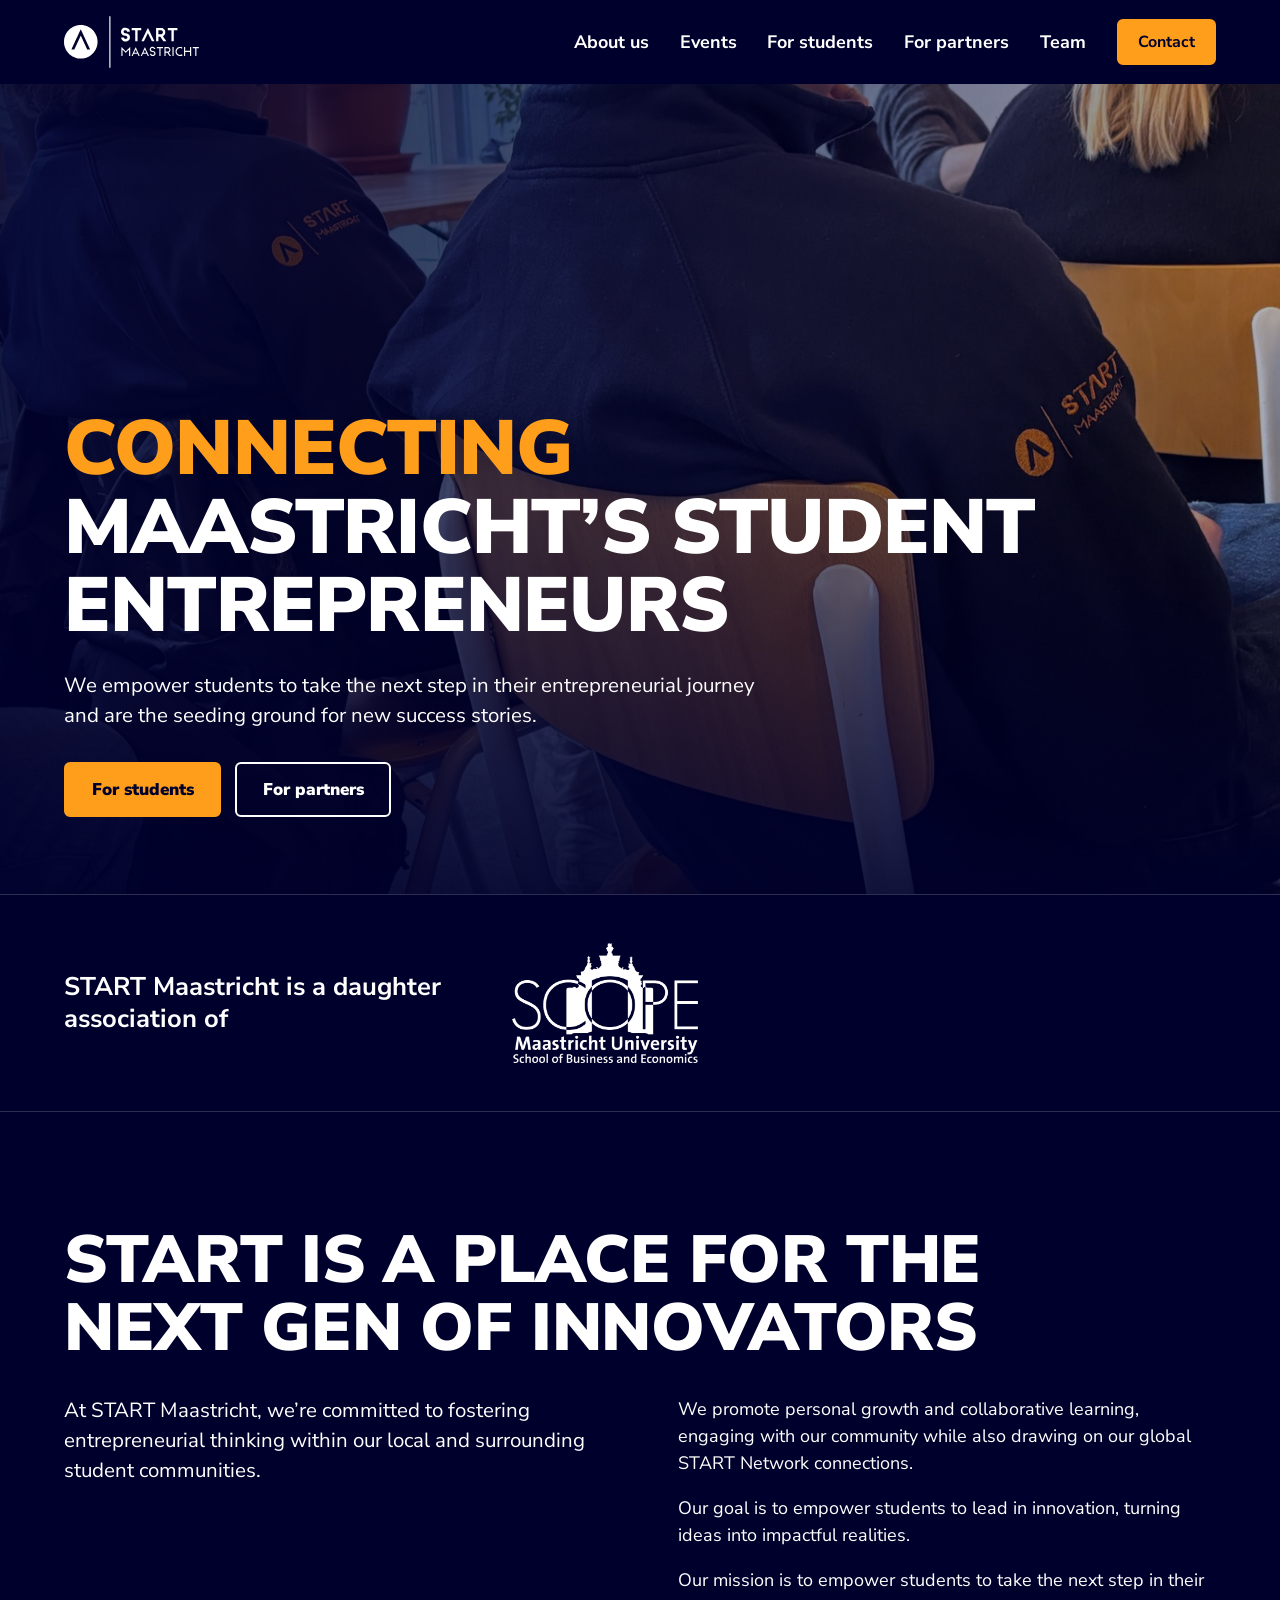
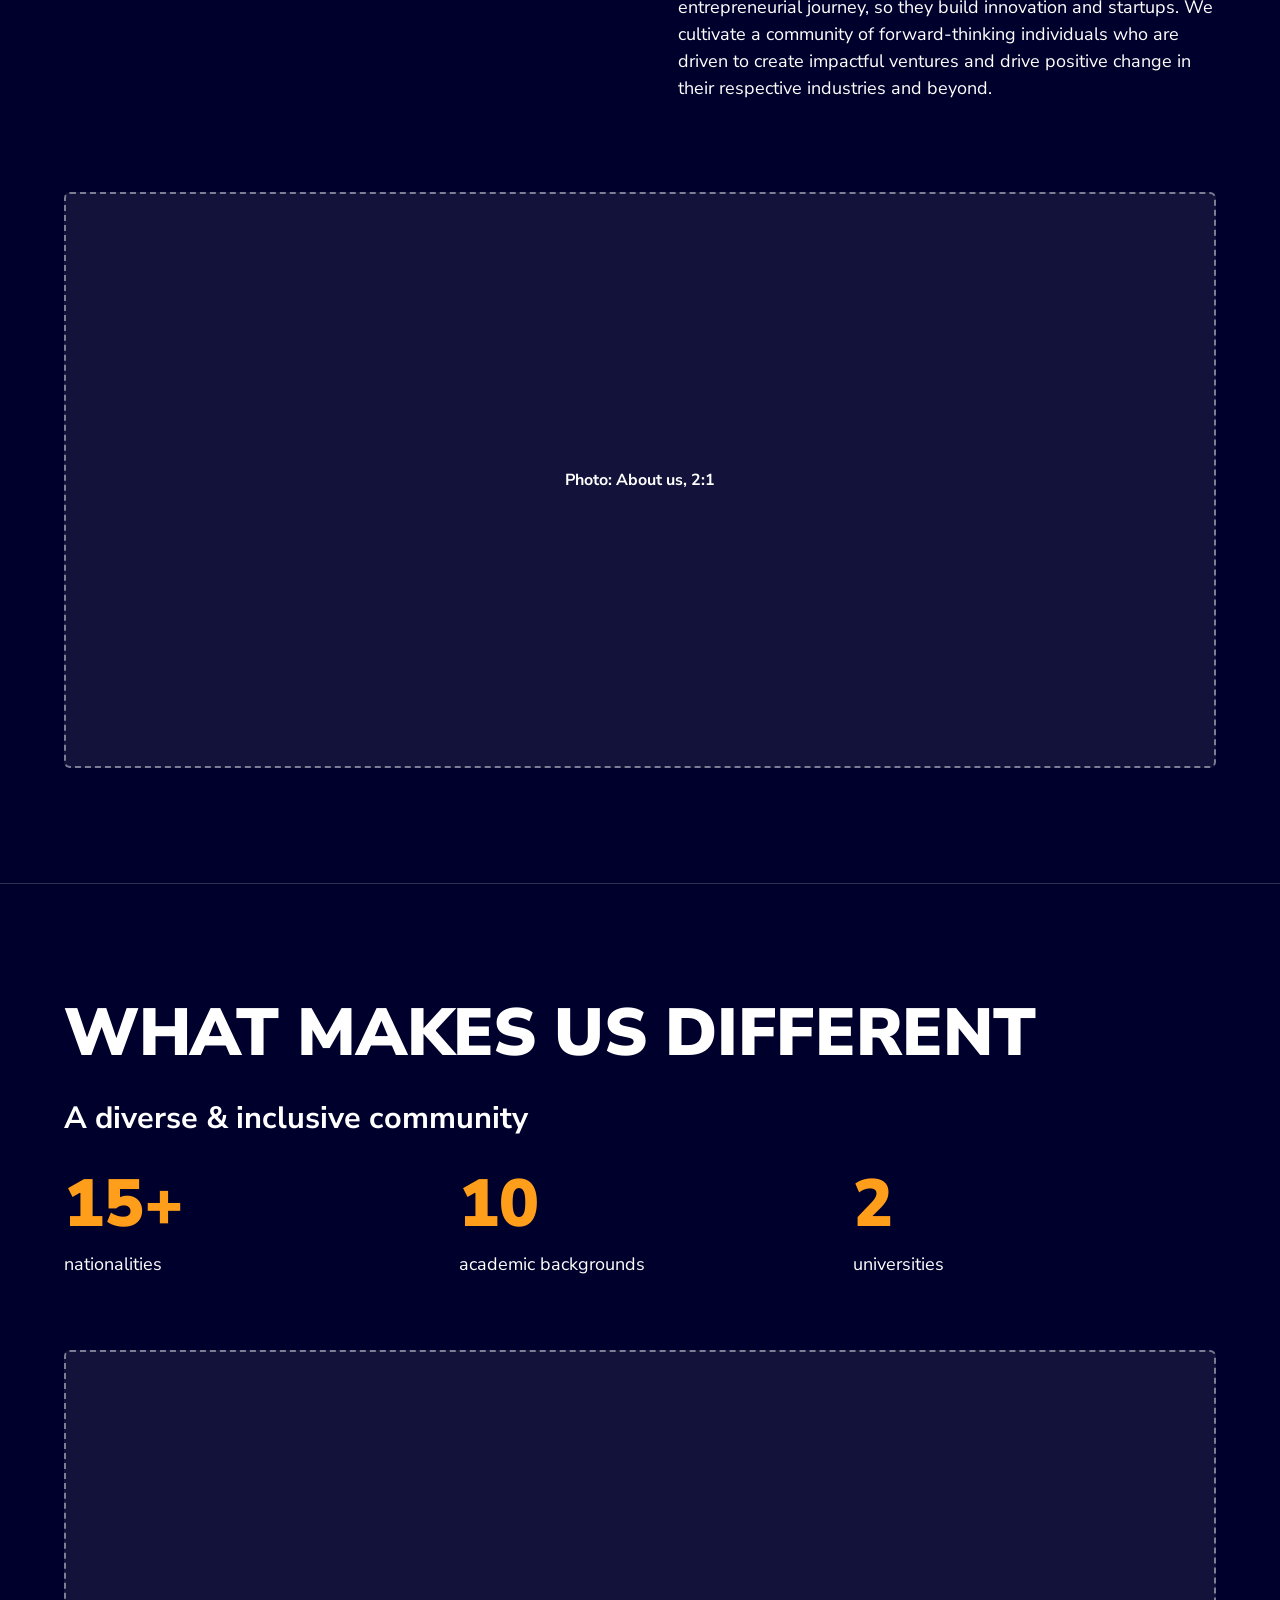
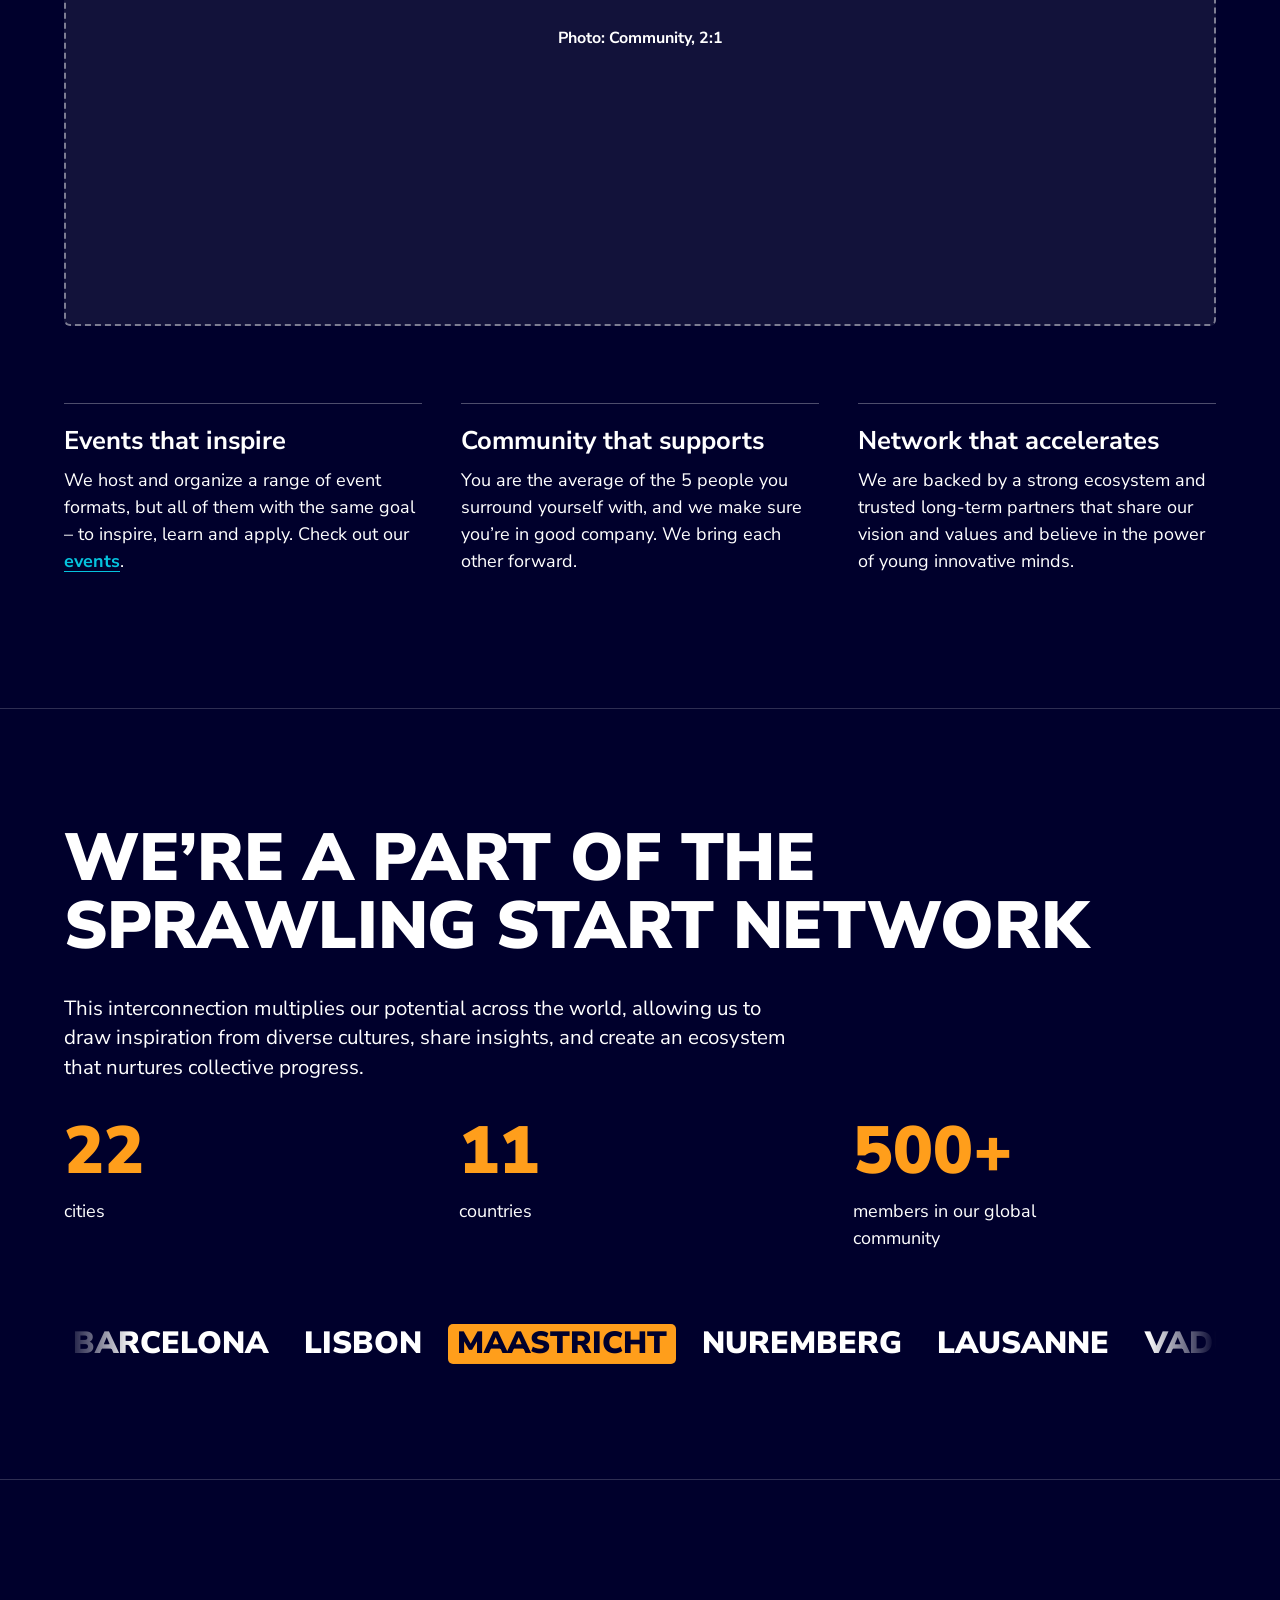
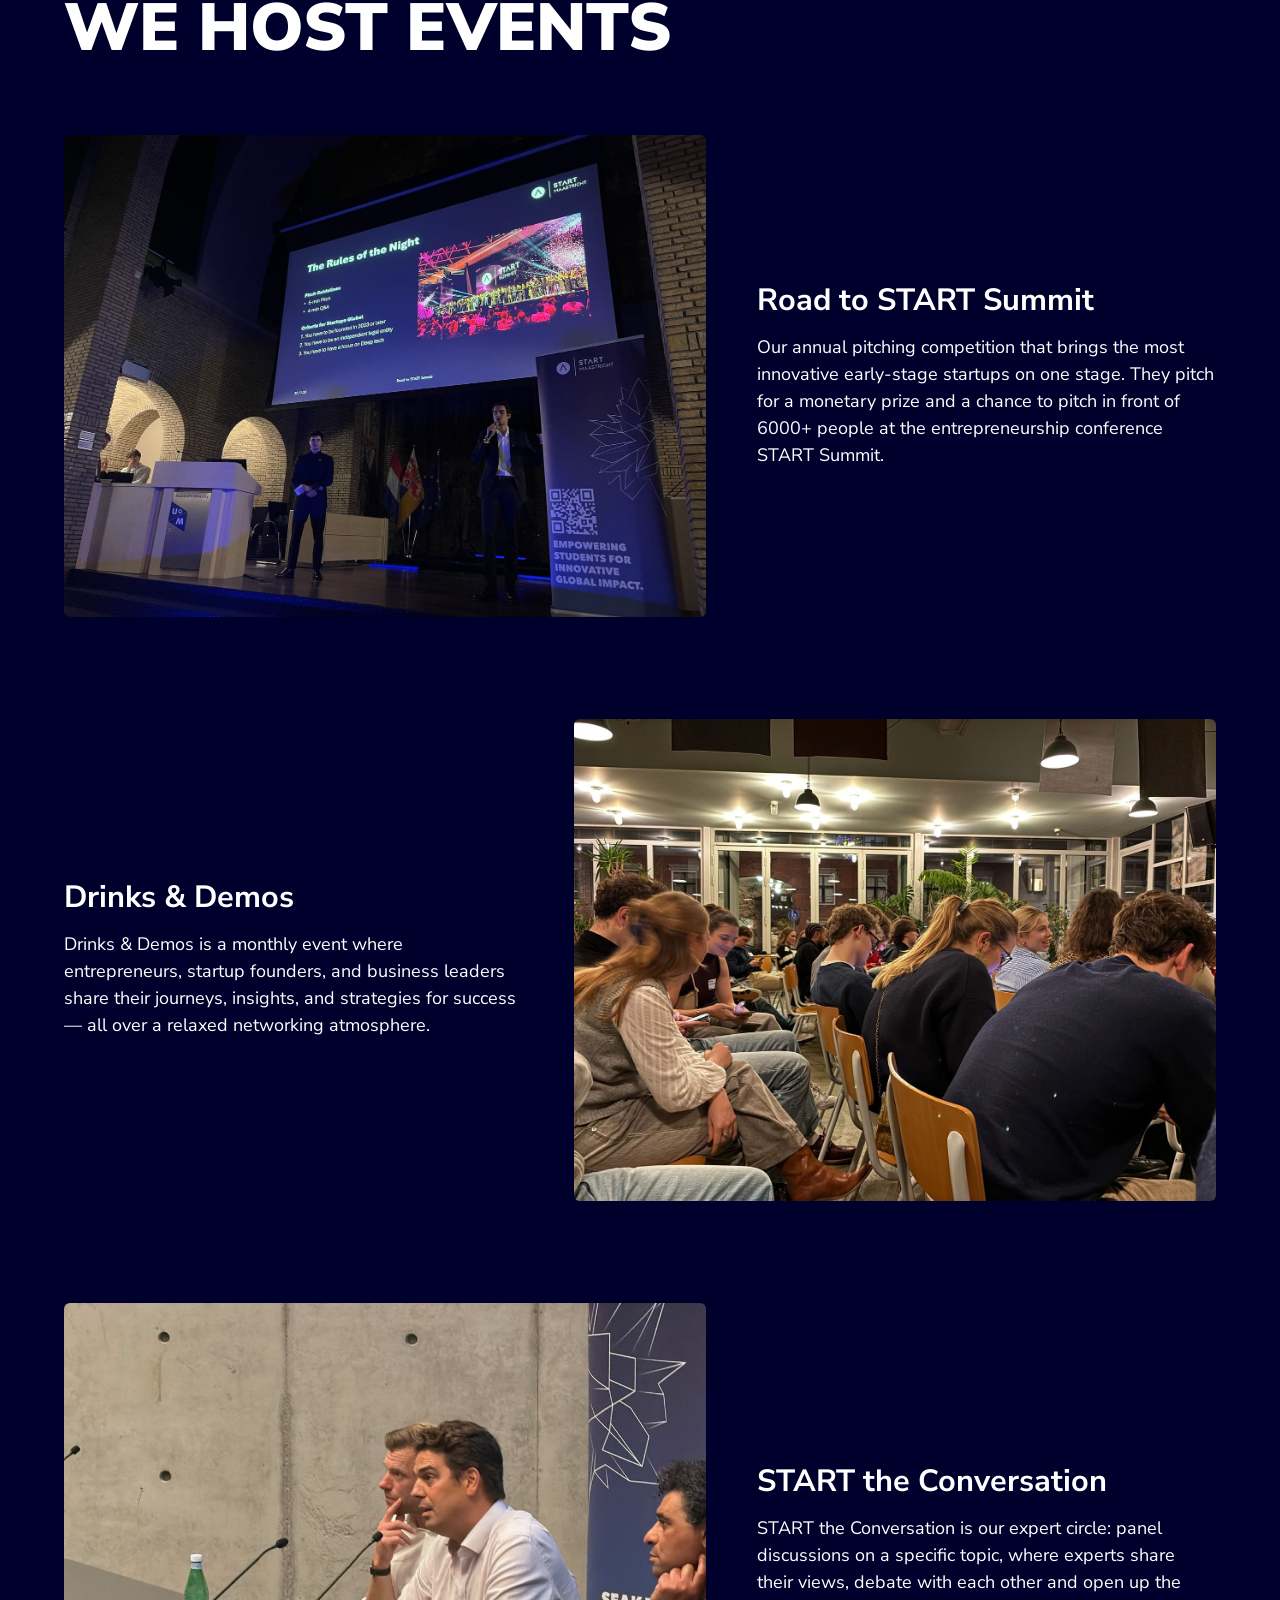
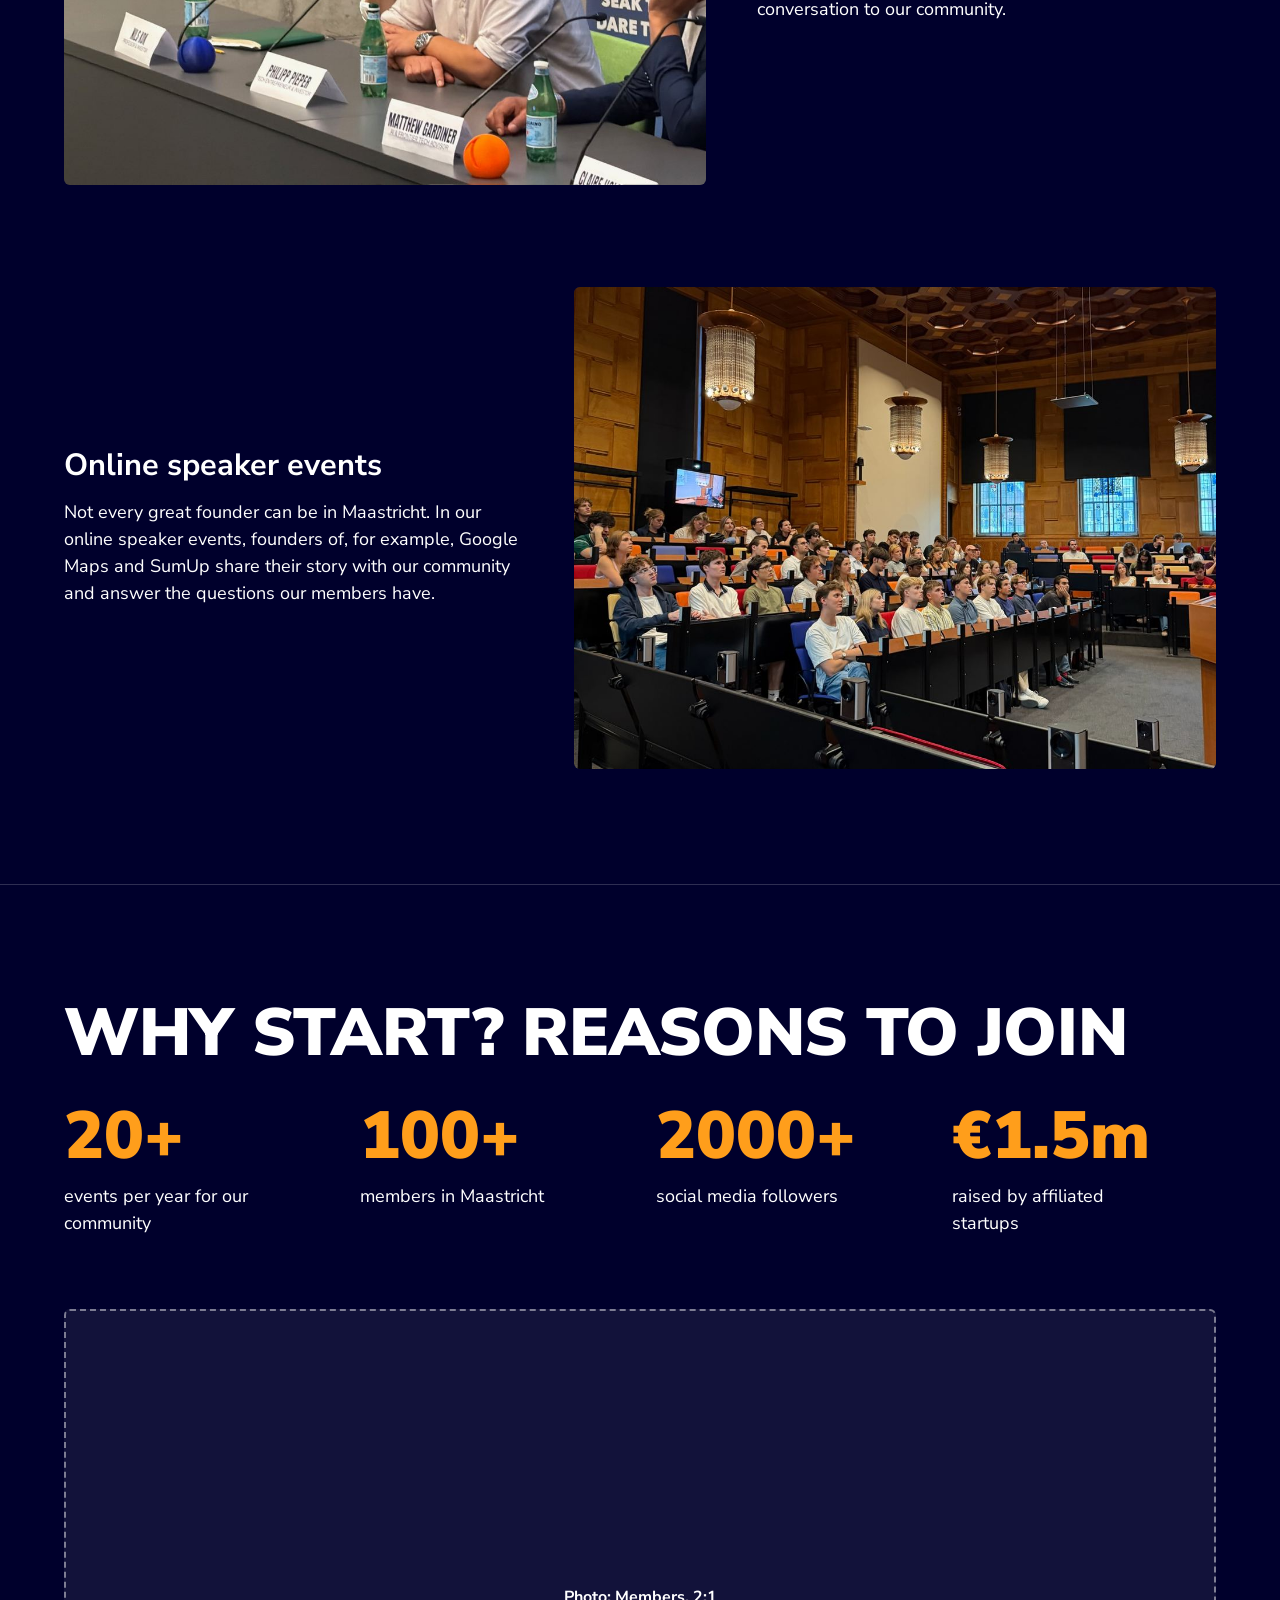
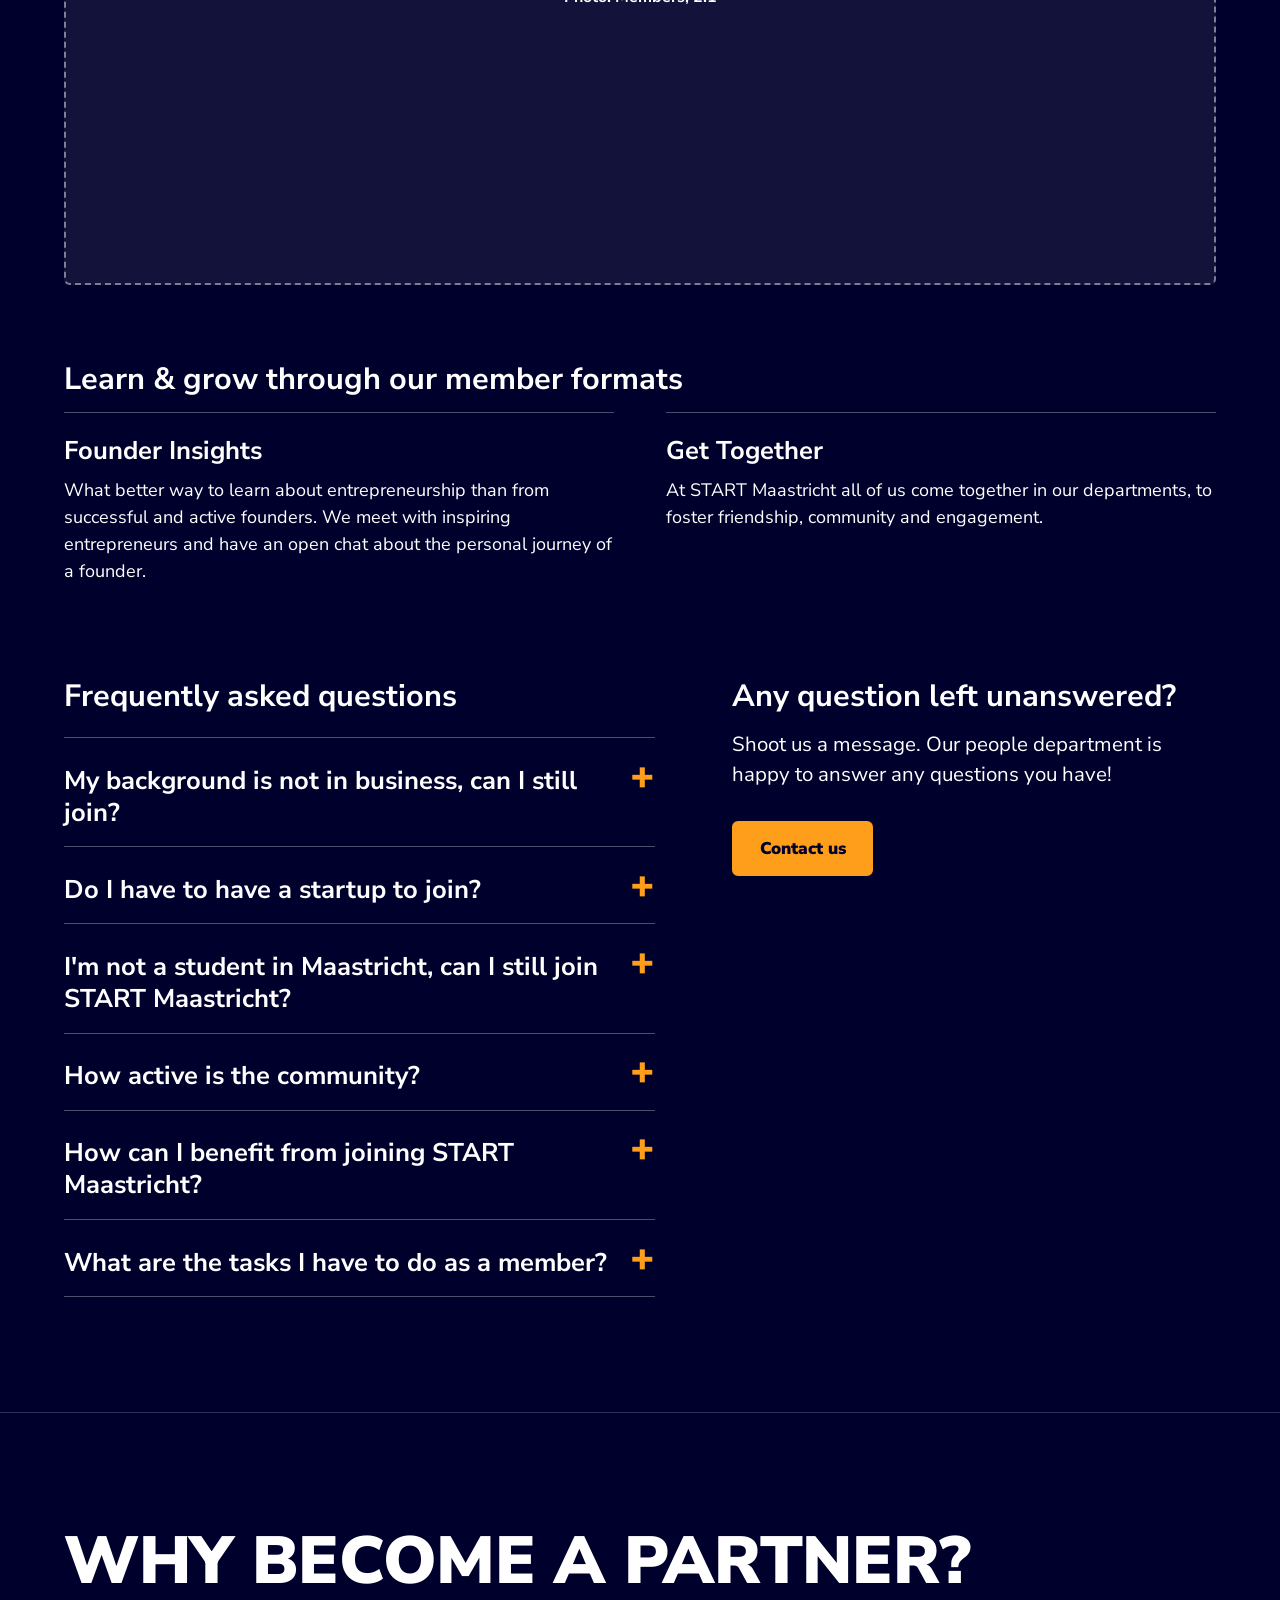
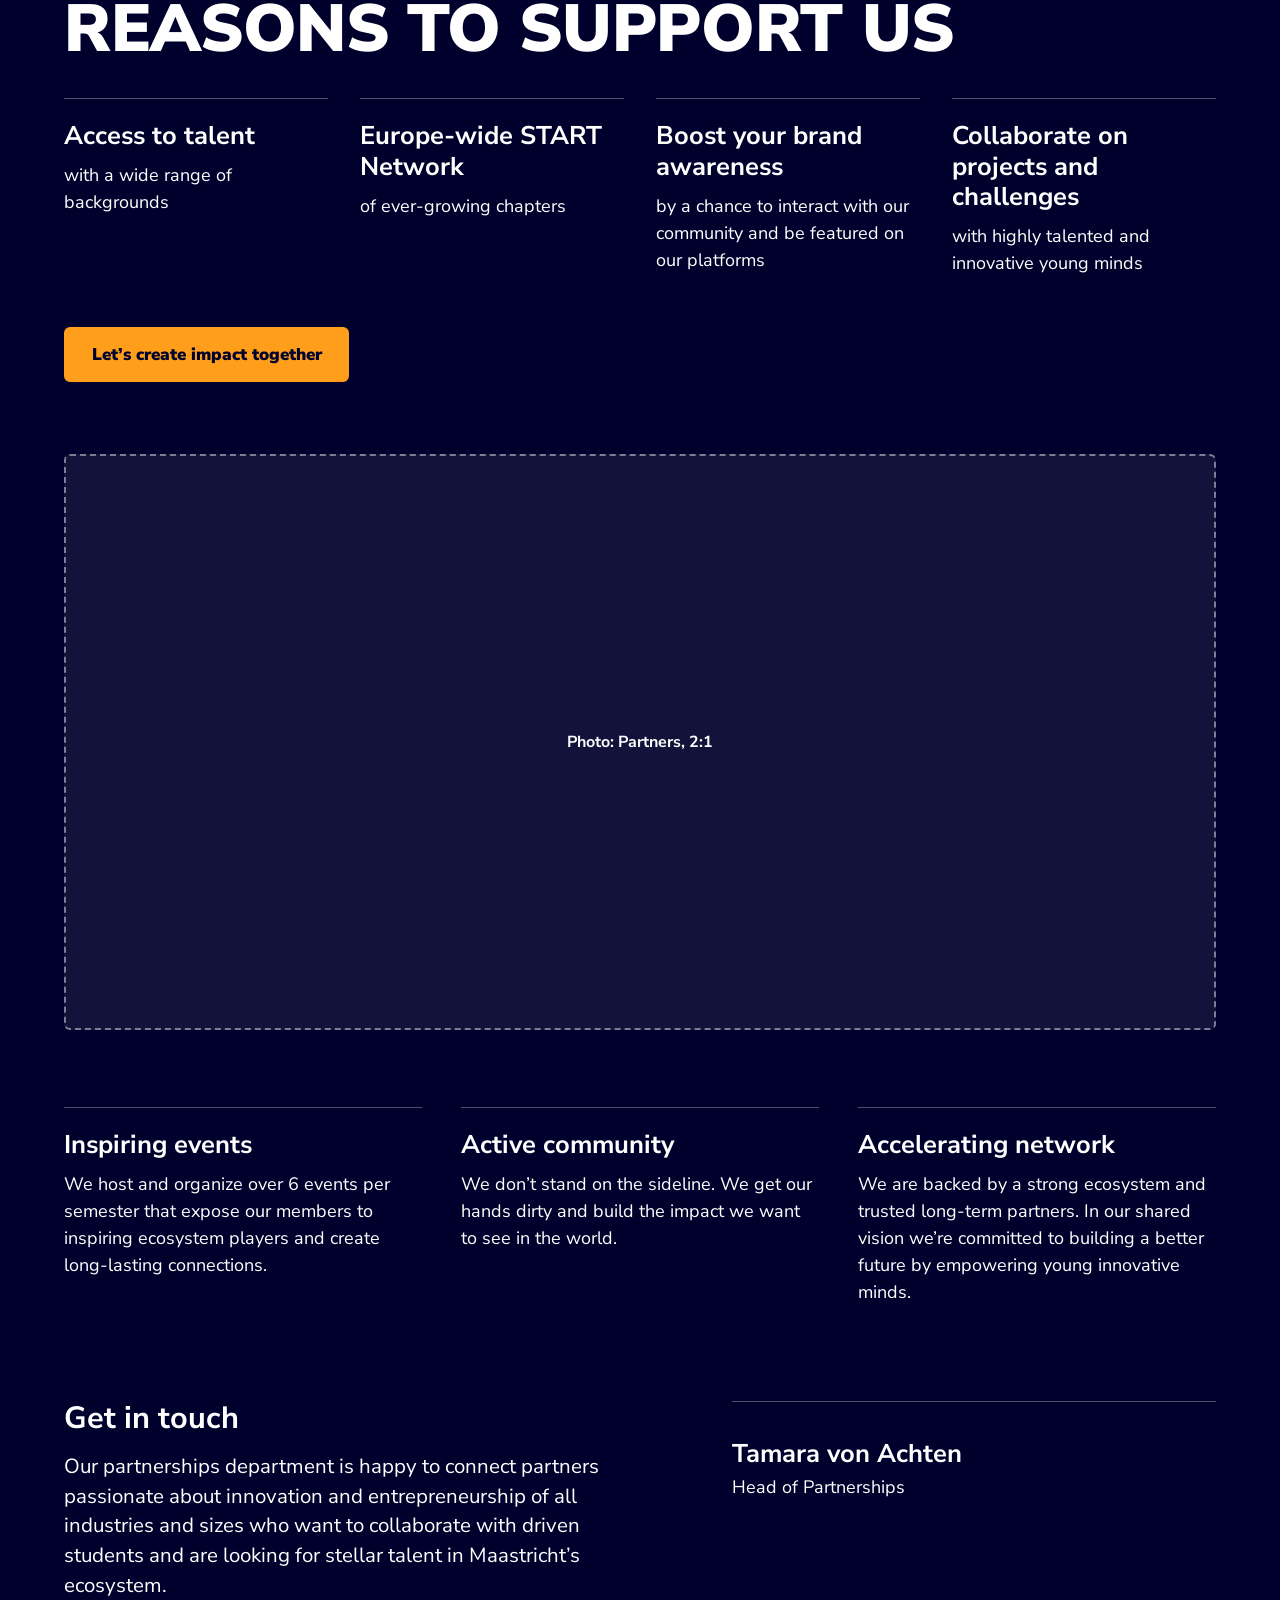
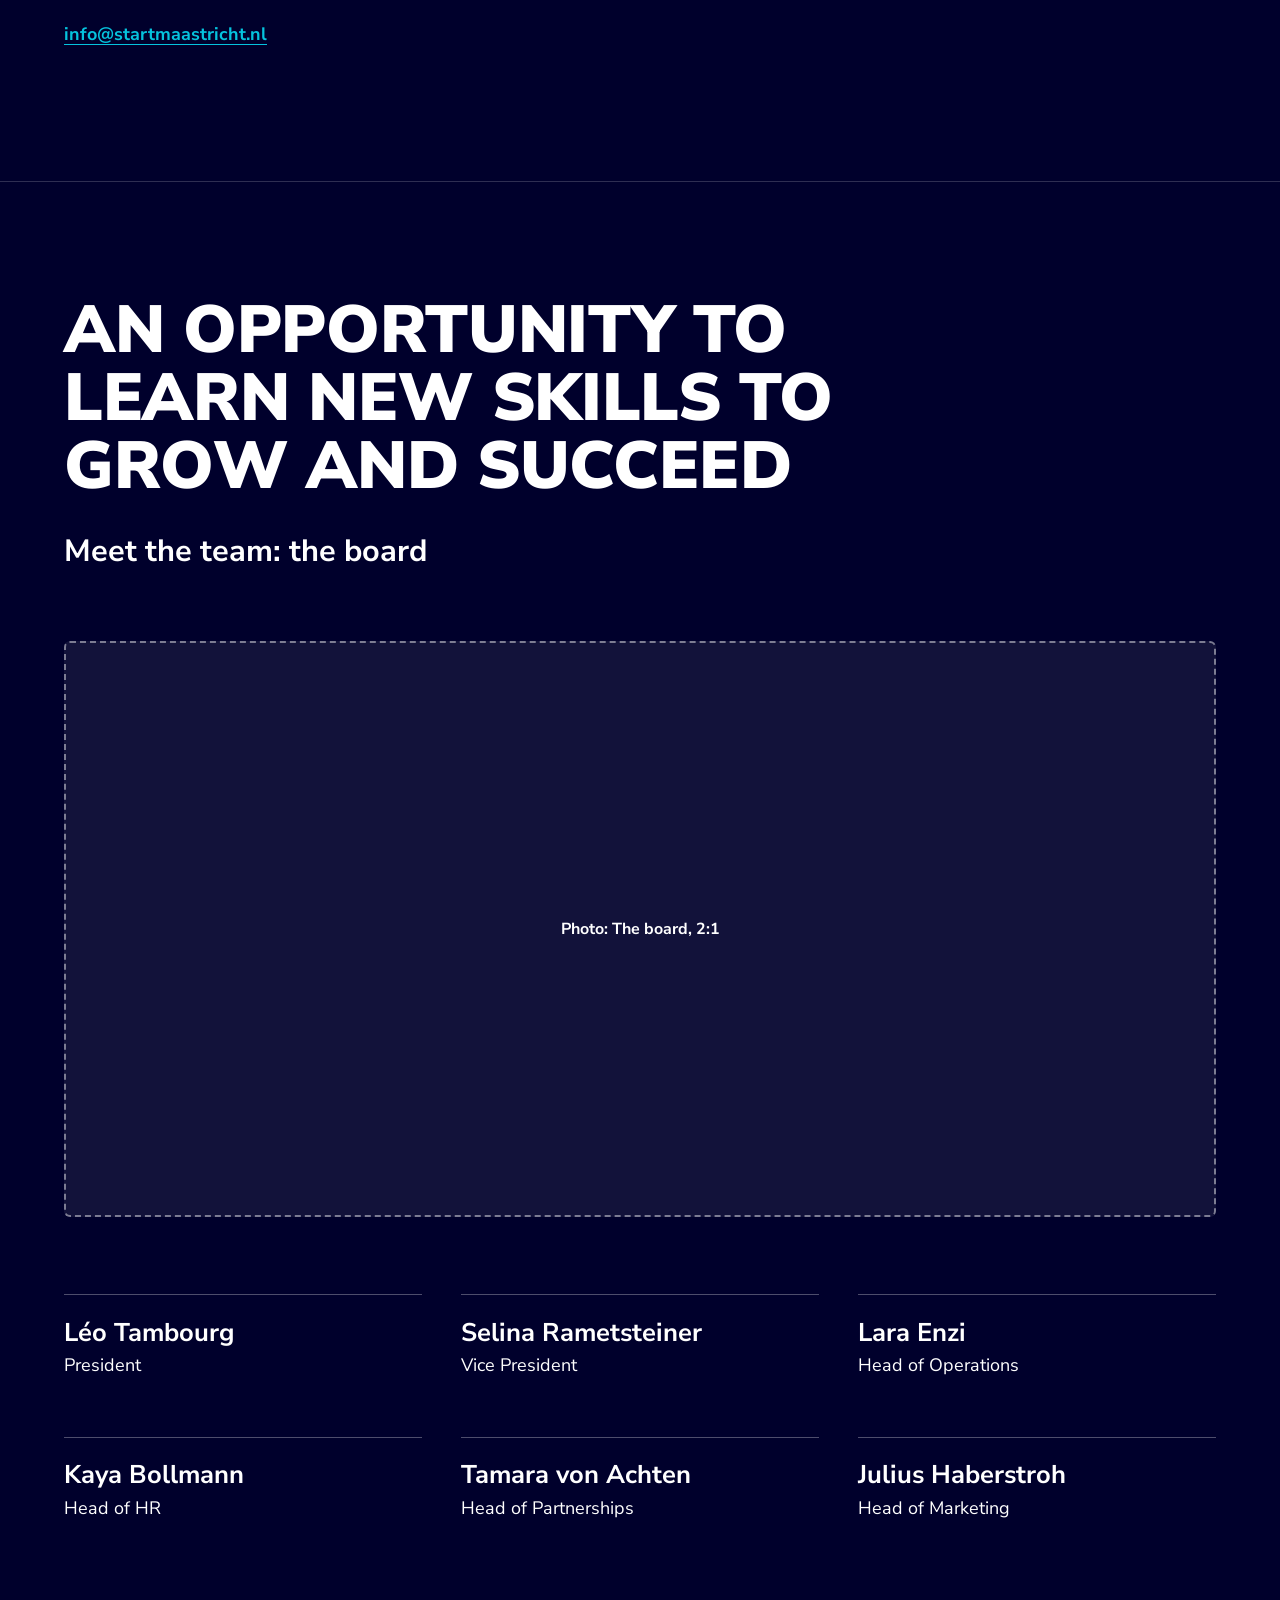
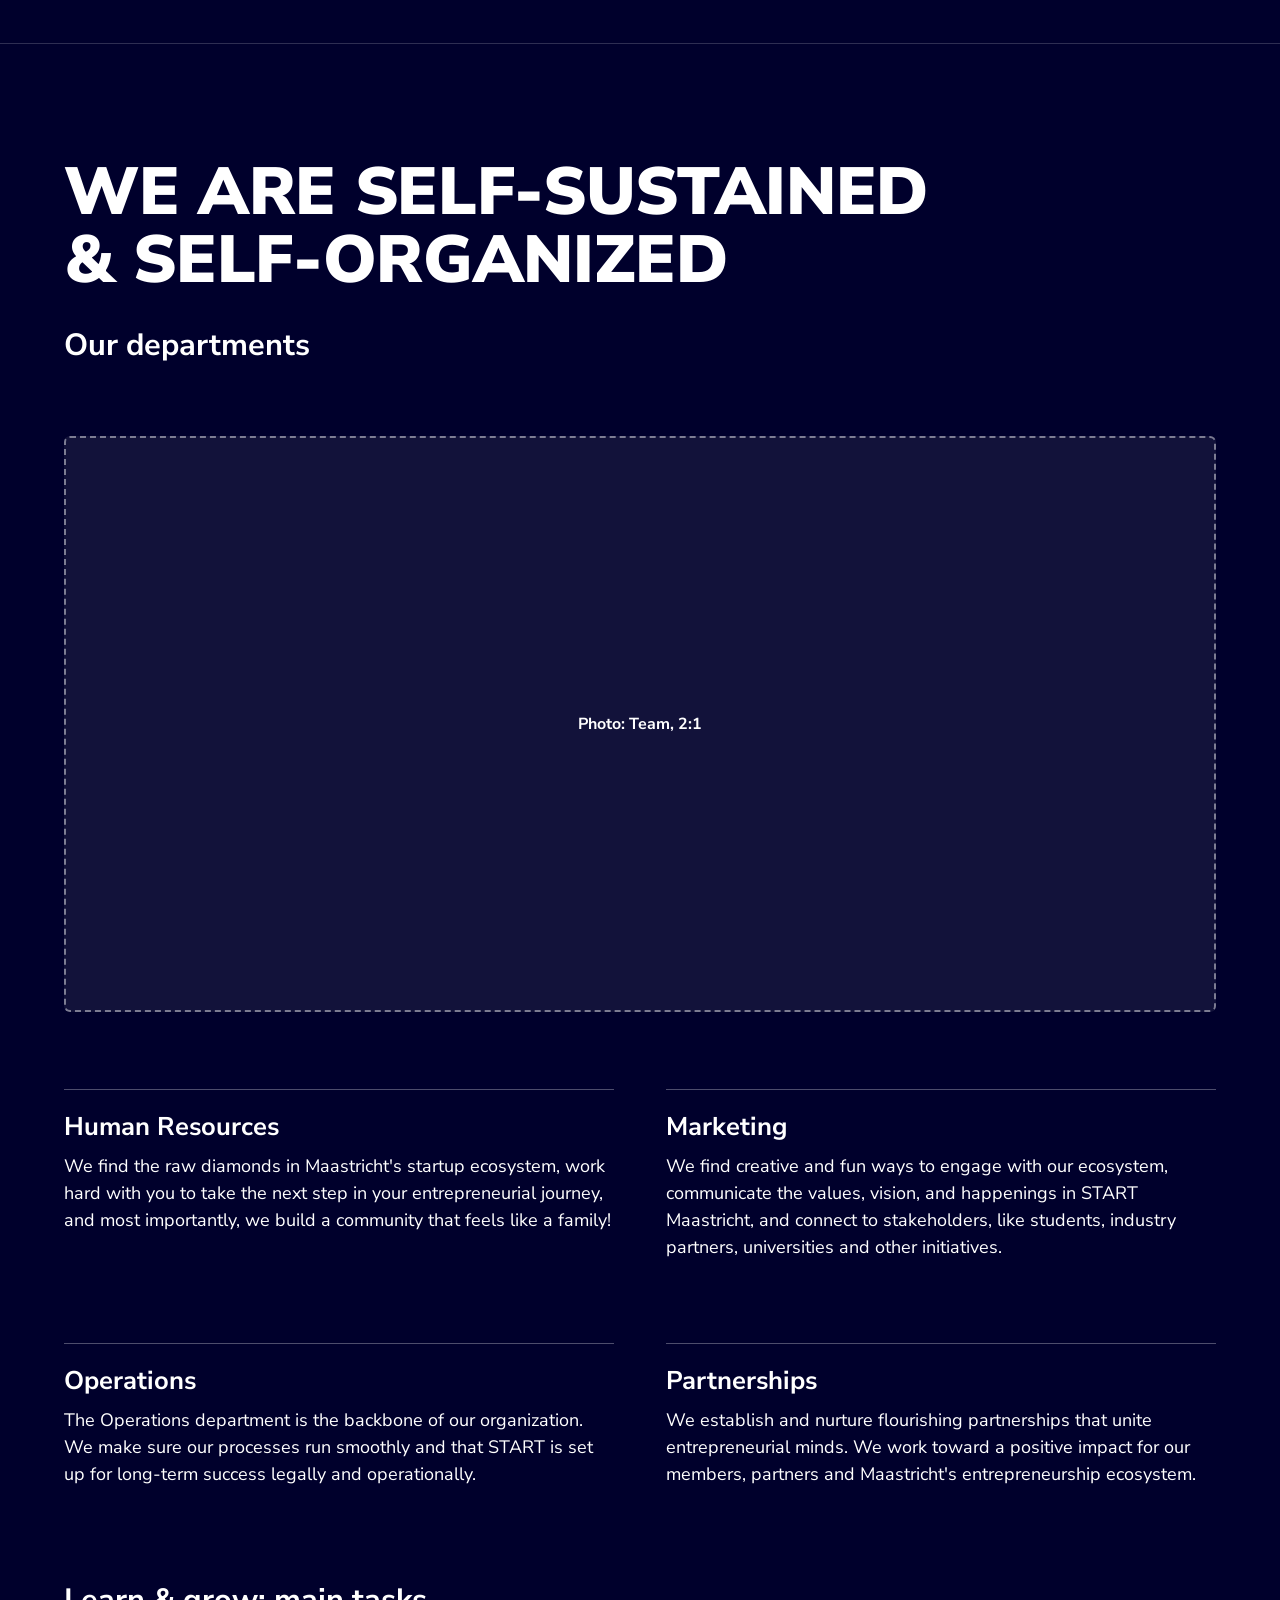
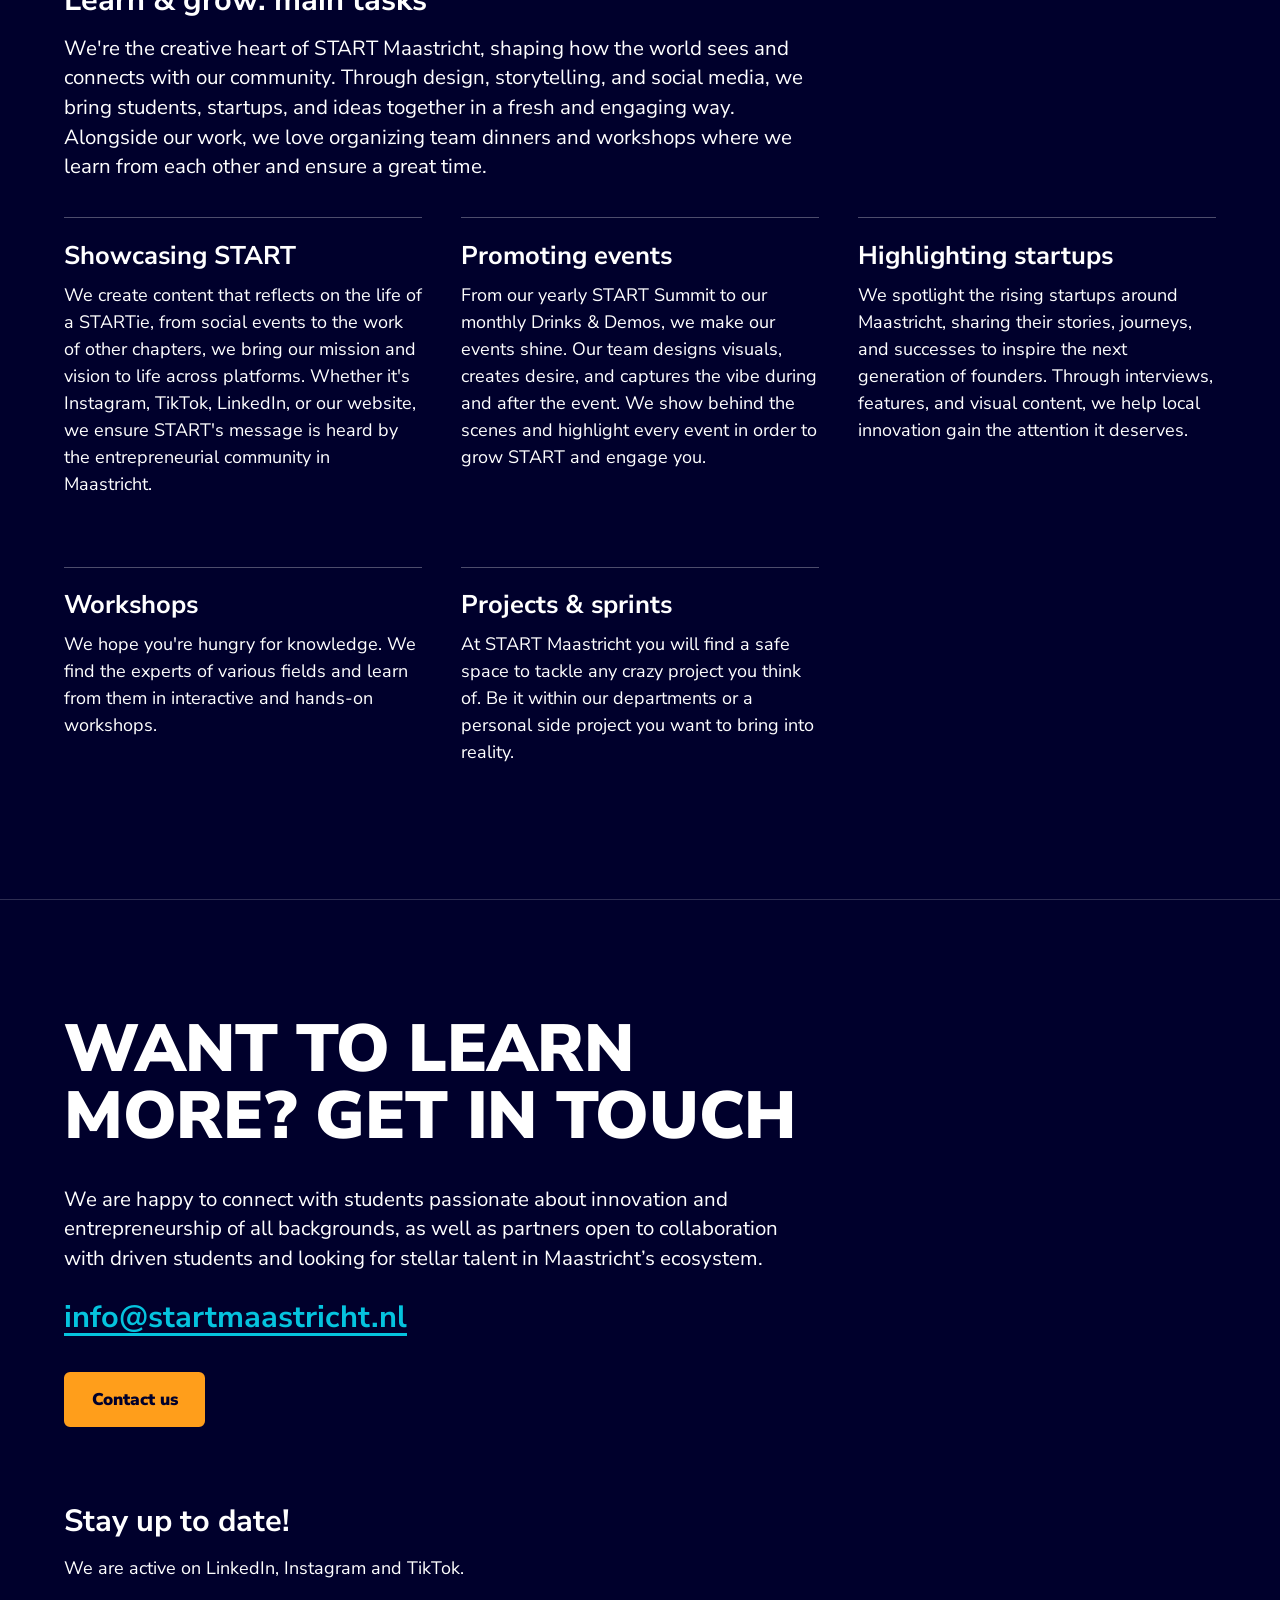
==== START Maastricht – One-Pager.html @ d4983c48 "initial" ====
<!DOCTYPE html>
<html lang="en">
<head>
<meta charset="utf-8">
<meta name="viewport" content="width=device-width, initial-scale=1, viewport-fit=cover">
<title>START Maastricht – Maastricht’s student entrepreneurs</title>
<meta name="description" content="START Maastricht is the student entrepreneurship community of Maastricht and part of the START Network. We empower students to take the next step in their entrepreneurial journey.">
<link rel="icon" type="image/svg+xml" href="photos/favicon.svg">
<script>if(!matchMedia('(prefers-reduced-motion: reduce)').matches)document.documentElement.classList.add('js');</script>
<link rel="stylesheet" href="style.css">
</head>
<body>
<div class="progress" aria-hidden="true"></div>
<a class="skip" href="#main">Skip to content</a>

<header class="top">
  <div class="bar">
    <a href="#top" aria-label="START Maastricht, back to top"><img class="logo" alt="START Maastricht" src="photos/start_maastricht.svg" width="135" height="52"></a>
    <button class="menu-btn" type="button" aria-expanded="false" aria-controls="nav">Menu</button>
    <nav id="nav" aria-label="Main">
      <ul>
        <li><a href="#about">About us</a></li>
        <li><a href="#events">Events</a></li>
        <li><a href="#students">For students</a></li>
        <li><a href="#partners">For partners</a></li>
        <li><a href="#team">Team</a></li>
        <li><a class="btn" href="mailto:info@startmaastricht.nl">Contact</a></li>
      </ul>
    </nav>
  </div>
</header>

<main id="main">

<!-- ================= HERO ================= -->
<section class="hero" id="top">
  <!-- PHOTO: hero (full-bleed background) -->
  <figure class="photo hero-bg" data-slot="hero" data-alt="Two START Maastricht members wearing START sweatshirts at an event"><img src="photos/hero.jpg" alt="Two START Maastricht members wearing START sweatshirts at an event" width="1920" height="1440"></figure>
  <div class="hero-inner">
    <h1 class="hero-title">
      <span class="sr-only">Connecting Maastricht’s student entrepreneurs</span>
      <span class="cycle" aria-hidden="true"><span class="cycle-track"><span>Connecting</span><span>Creating</span><span>Empowering</span><span>Inspiring</span><span>Uniting</span><span>Connecting</span></span></span>
      <span class="line" aria-hidden="true">Maastricht’s student</span>
      <span class="line" aria-hidden="true">entrepreneurs</span>
    </h1>
    <p class="lead">We empower students to take the next step in their entrepreneurial journey and are the seeding ground for new success stories.</p>
    <div class="actions">
      <a class="btn" href="#students">For students</a>
      <a class="btn ghost" href="#partners">For partners</a>
    </div>
  </div>
</section>

<section class="scope" aria-label="Parent association">
  <div class="wrap scope-inner">
    <p>START Maastricht is a daughter association of</p>
    <img class="scope-logo" src="photos/scope_maastricht_maastricht_u.png" alt="SCOPE Maastricht, Maastricht University School of Business and Economics" width="186" height="120">
  </div>
</section>

<!-- ================= ABOUT ================= -->
<section id="about">
  <div class="wrap">
    <h2 class="h">START is a place for the next gen of innovators</h2>
    <div class="split even">
      <p class="lead">At START Maastricht, we’re committed to fostering entrepreneurial thinking within our local and surrounding student communities.</p>
      <div>
        <p>We promote personal growth and collaborative learning, engaging with our community while also drawing on our global START Network connections.</p>
        <p>Our goal is to empower students to lead in innovation, turning ideas into impactful realities.</p>
        <p>Our mission is to empower students to take the next step in their entrepreneurial journey, so they build innovation and startups. We cultivate a community of forward-thinking individuals who are driven to create impactful ventures and drive positive change in their respective industries and beyond.</p>
      </div>
    </div>
    <!-- PHOTO: about (big) -->
    <figure class="photo big" data-slot="about" data-alt="About us"><span>Photo: About us, 2:1</span></figure>
  </div>
</section>

<!-- ================= COMMUNITY ================= -->
<section id="community">
  <div class="wrap">
    <h2 class="h">What makes us different</h2>
    <h3 class="sub">A diverse &amp; inclusive community</h3>
    <dl class="stats">
      <div class="stat"><dt data-count="15" data-suffix="+">15+</dt><dd>nationalities</dd></div>
      <div class="stat"><dt data-count="10">10</dt><dd>academic backgrounds</dd></div>
      <div class="stat"><dt data-count="2">2</dt><dd>universities</dd></div>
    </dl>

    <!-- PHOTO: community (big) -->
    <figure class="photo big" data-slot="community" data-alt="Community"><span>Photo: Community, 2:1</span></figure>

    <div class="cols-3 block">
      <article class="rule-top">
        <h3 class="title">Events that inspire</h3>
        <p>We host and organize a range of event formats, but all of them with the same goal – to inspire, learn and apply. Check out our <a class="link" href="#events">events</a>.</p>
      </article>
      <article class="rule-top">
        <h3 class="title">Community that supports</h3>
        <p>You are the average of the 5 people you surround yourself with, and we make sure you’re in good company. We bring each other forward.</p>
      </article>
      <article class="rule-top">
        <h3 class="title">Network that accelerates</h3>
        <p>We are backed by a strong ecosystem and trusted long-term partners that share our vision and values and believe in the power of young innovative minds.</p>
      </article>
    </div>
  </div>
</section>

<!-- ================= NETWORK ================= -->
<section id="network">
  <div class="wrap">
    <h2 class="h">We’re a part of the sprawling START Network</h2>
    <p class="lead">This interconnection multiplies our potential across the world, allowing us to draw inspiration from diverse cultures, share insights, and create an ecosystem that nurtures collective progress.</p>
    <dl class="stats">
      <div class="stat"><dt data-count="22">22</dt><dd>cities</dd></div>
      <div class="stat"><dt data-count="11">11</dt><dd>countries</dd></div>
      <div class="stat"><dt data-count="500" data-suffix="+">500+</dt><dd>members in our global community</dd></div>
    </dl>
  </div>
  <div class="marquee" role="group" aria-label="START Network cities">
    <div class="marquee-track">
      <ul class="cities">
        <li>Barcelona</li><li>Lisbon</li><li class="here">Maastricht</li><li>Nuremberg</li><li>Lausanne</li><li>Vaduz</li><li>Helsinki</li><li>Berlin</li><li>St. Gallen</li><li>Stuttgart</li><li>Hamburg</li><li>Paris</li><li>Bogotá</li><li>Quito</li><li>Lima</li><li>Munich</li>
      </ul>
      <ul class="cities" aria-hidden="true">
        <li>Barcelona</li><li>Lisbon</li><li class="here">Maastricht</li><li>Nuremberg</li><li>Lausanne</li><li>Vaduz</li><li>Helsinki</li><li>Berlin</li><li>St. Gallen</li><li>Stuttgart</li><li>Hamburg</li><li>Paris</li><li>Bogotá</li><li>Quito</li><li>Lima</li><li>Munich</li>
      </ul>
    </div>
  </div>
</section>

<!-- ================= EVENTS ================= -->
<section id="events">
  <div class="wrap">
    <h2 class="h">We host events</h2>
    <div class="events" id="events-liste">
      <article class="event">
        <figure class="photo" data-slot="rtss" data-alt="Road to START Summit"><img src="photos/rtss.jpg" alt="Two hosts on stage at Road to START Summit in a Maastricht University hall" width="1500" height="1125" loading="lazy" style="object-position:50% 50%"></figure>
        <div class="event-text">
          <h3 class="sub">Road to START Summit</h3>
          <p>Our annual pitching competition that brings the most innovative early-stage startups on one stage. They pitch for a monetary prize and a chance to pitch in front of 6000+ people at the entrepreneurship conference START Summit.</p>
        </div>
      </article>
      <article class="event">
        <figure class="photo" data-slot="dd" data-alt="Drinks &amp; Demos"><img src="photos/dd.jpg" alt="Community gathered for a Drinks &amp; Demos evening" width="1500" height="1125" loading="lazy" style="object-position:50% 55%"></figure>
        <div class="event-text">
          <h3 class="sub">Drinks &amp; Demos</h3>
          <p>Drinks &amp; Demos is a monthly event where entrepreneurs, startup founders, and business leaders share their journeys, insights, and strategies for success — all over a relaxed networking atmosphere.</p>
        </div>
      </article>
      <article class="event">
        <figure class="photo" data-slot="stc" data-alt="START the Conversation"><img src="photos/stc.jpg" alt="Panel of speakers at START the Conversation" width="1500" height="843" loading="lazy" style="object-position:70% 50%"></figure>
        <div class="event-text">
          <h3 class="sub">START the Conversation</h3>
          <p>START the Conversation is our expert circle: panel discussions on a specific topic, where experts share their views, debate with each other and open up the conversation to our community.</p>
        </div>
      </article>
      <article class="event">
        <figure class="photo" data-slot="online" data-alt="Online speaker events"><img src="photos/online.jpg" alt="Students watching an online speaker event in a lecture hall" width="1100" height="1466" loading="lazy" style="object-position:50% 56%"></figure>
        <div class="event-text">
          <h3 class="sub">Online speaker events</h3>
          <p>Not every great founder can be in Maastricht. In our online speaker events, founders of, for example, Google Maps and SumUp share their story with our community and answer the questions our members have.</p>
        </div>
      </article>
    </div>
  </div>
</section>

<!-- ================= FOR STUDENTS ================= -->
<section id="students">
  <div class="wrap">
    <h2 class="h">Why START? Reasons to join</h2>
    <dl class="stats">
      <div class="stat"><dt data-count="20" data-suffix="+">20+</dt><dd>events per year for our community</dd></div>
      <div class="stat"><dt data-count="100" data-suffix="+">100+</dt><dd>members in Maastricht</dd></div>
      <div class="stat"><dt data-count="2000" data-suffix="+">2000+</dt><dd>social media followers</dd></div>
      <div class="stat"><dt data-count="1.5" data-decimals="1" data-prefix="€" data-suffix="m">€1.5m</dt><dd>raised by affiliated startups</dd></div>
    </dl>

    <!-- PHOTO: students (big) -->
    <figure class="photo big" data-slot="students" data-alt="Members"><span>Photo: Members, 2:1</span></figure>

    <div class="block">
      <h3 class="sub">Learn &amp; grow through our member formats</h3>
      <div class="cols-2">
        <article class="rule-top">
          <h4 class="title">Founder Insights</h4>
          <p>What better way to learn about entrepreneurship than from successful and active founders. We meet with inspiring entrepreneurs and have an open chat about the personal journey of a founder.</p>
        </article>
        <article class="rule-top">
          <h4 class="title">Get Together</h4>
          <p>At START Maastricht all of us come together in our departments, to foster friendship, community and engagement.</p>
        </article>
      </div>
    </div>

    <div class="block split">
      <div>
        <h3 class="sub">Frequently asked questions</h3>
        <div class="faq" id="faq-liste">
          <details>
            <summary>My background is not in business, can I still join?</summary>
            <p>Of course, our members come from a variety of fields, not just from business backgrounds.</p>
          </details>
          <details>
            <summary>Do I have to have a startup to join?</summary>
            <p>No. You should have an intrinsic motivation towards entrepreneurship topics, a hands-on mentality and willingness to learn.</p>
          </details>
          <details>
            <summary>I’m not a student in Maastricht, can I still join START Maastricht?</summary>
            <p>No, to become a member, you need to be a student enrolled in one of the universities in Maastricht. You are, however, very welcome to join one of our public events or collaborate with us.</p>
          </details>
          <details>
            <summary>How active is the community?</summary>
            <p>We prioritize an active and lively community by organizing over 20 events and community meetups, as well as working in smaller groups on various projects.</p>
          </details>
          <details>
            <summary>How can I benefit from joining START Maastricht?</summary>
            <p>You will get immersed into the entrepreneurship ecosystem, and find a community of like-minded, highly motivated and inspiring students that quickly become good friends. We have frequent event formats where you will gain new skills and insights and tackle hands-on challenges. As an active member you will join one of our departments, where you have additional opportunities to gain new skills and carry out projects.</p>
          </details>
          <details>
            <summary>What are the tasks I have to do as a member?</summary>
            <p>You will choose one of our departments to become an active member and take on different projects. By doing this, you will have a chance to practice proactive project management and execution, and develop new department-specific hard skills like building automations, designing a marketing campaign, partner acquisition, event organization or recruiting of new members.</p>
          </details>
        </div>
      </div>
      <div>
        <h3 class="sub">Any question left unanswered?</h3>
        <p class="lead">Shoot us a message. Our people department is happy to answer any questions you have!</p>
        <div class="actions"><a class="btn" href="mailto:info@startmaastricht.nl">Contact us</a></div>
      </div>
    </div>
  </div>
</section>

<!-- ================= FOR PARTNERS ================= -->
<section id="partners">
  <div class="wrap">
    <h2 class="h">Why become a partner? Reasons to support us</h2>

    <div class="cols-4">
      <article class="rule-top">
        <h3 class="title">Access to talent</h3>
        <p>with a wide range of backgrounds</p>
      </article>
      <article class="rule-top">
        <h3 class="title">Europe-wide START Network</h3>
        <p>of ever-growing chapters</p>
      </article>
      <article class="rule-top">
        <h3 class="title">Boost your brand awareness</h3>
        <p>by a chance to interact with our community and be featured on our platforms</p>
      </article>
      <article class="rule-top">
        <h3 class="title">Collaborate on projects and challenges</h3>
        <p>with highly talented and innovative young minds</p>
      </article>
    </div>
    <div class="actions"><a class="btn" href="mailto:info@startmaastricht.nl">Let’s create impact together</a></div>

    <!-- PHOTO: partners (big) -->
    <figure class="photo big" data-slot="partners" data-alt="Partners"><span>Photo: Partners, 2:1</span></figure>

    <div class="block cols-3">
      <article class="rule-top">
        <h3 class="title">Inspiring events</h3>
        <p>We host and organize over 6 events per semester that expose our members to inspiring ecosystem players and create long-lasting connections.</p>
      </article>
      <article class="rule-top">
        <h3 class="title">Active community</h3>
        <p>We don’t stand on the sideline. We get our hands dirty and build the impact we want to see in the world.</p>
      </article>
      <article class="rule-top">
        <h3 class="title">Accelerating network</h3>
        <p>We are backed by a strong ecosystem and trusted long-term partners. In our shared vision we’re committed to building a better future by empowering young innovative minds.</p>
      </article>
    </div>

    <div class="block split">
      <div>
        <h3 class="sub">Get in touch</h3>
        <p class="lead">Our partnerships department is happy to connect partners passionate about innovation and entrepreneurship of all industries and sizes who want to collaborate with driven students and are looking for stellar talent in Maastricht’s ecosystem.</p>
        <p><a class="link" href="mailto:info@startmaastricht.nl">info@startmaastricht.nl</a></p>
      </div>
      <div class="rule-top">
        <p class="person-name">Tamara von Achten</p>
        <p class="person-role">Head of Partnerships</p>
      </div>
    </div>
  </div>
</section>

<!-- ================= TEAM ================= -->
<section id="team">
  <div class="wrap">
    <h2 class="h">An opportunity to learn new skills to grow and succeed</h2>
    <h3 class="sub" id="board-ueberschrift">Meet the team: the board</h3>
    <!-- PHOTO: board (big) -->
    <figure class="photo big" data-slot="board" data-alt="The board"><span>Photo: The board, 2:1</span></figure>
    <div class="cols-3 block" id="board-mitglieder">
      <div class="rule-top person"><p class="person-name">Léo Tambourg</p><p class="person-role">President</p></div>
      <div class="rule-top person"><p class="person-name">Selina Rametsteiner</p><p class="person-role">Vice President</p></div>
      <div class="rule-top person"><p class="person-name">Lara Enzi</p><p class="person-role">Head of Operations</p></div>
      <div class="rule-top person"><p class="person-name">Kaya Bollmann</p><p class="person-role">Head of HR</p></div>
      <div class="rule-top person"><p class="person-name">Tamara von Achten</p><p class="person-role">Head of Partnerships</p></div>
      <div class="rule-top person"><p class="person-name">Julius Haberstroh</p><p class="person-role">Head of Marketing</p></div>
    </div>
  </div>
</section>

<!-- ================= DEPARTMENTS ================= -->
<section id="departments">
  <div class="wrap">
    <h2 class="h" id="departments-ueberschrift">We are self-sustained &amp; self-organized</h2>
    <h3 class="sub" id="departments-sub">Our departments</h3>
    <!-- PHOTO: team (big) -->
    <figure class="photo big" data-slot="team" data-alt="Team"><span>Photo: Team, 2:1</span></figure>
    <div class="cols-2 block" id="departments-liste">
      <article class="rule-top">
        <h4 class="title">Human Resources</h4>
        <p>We find the raw diamonds in Maastricht’s startup ecosystem, work hard with you to take the next step in your entrepreneurial journey, and most importantly, we build a community that feels like a family!</p>
      </article>
      <article class="rule-top">
        <h4 class="title">Marketing</h4>
        <p>We find creative and fun ways to engage with our ecosystem, communicate the values, vision, and happenings in START Maastricht, and connect to stakeholders, like students, industry partners, universities and other initiatives.</p>
      </article>
      <article class="rule-top">
        <h4 class="title">Operations</h4>
        <p>The Operations department is the backbone of our organization. We make sure our processes run smoothly and that START is set up for long-term success legally and operationally.</p>
      </article>
      <article class="rule-top">
        <h4 class="title">Partnerships</h4>
        <p>We establish and nurture flourishing partnerships that unite entrepreneurial minds. We work toward a positive impact for our members, partners and Maastricht’s entrepreneurship ecosystem.</p>
      </article>
    </div>

    <div class="block">
      <h3 class="sub" id="learn-grow-heading">Learn &amp; grow: main tasks</h3>
      <p class="lead" id="learn-grow-intro">We’re the creative heart of START Maastricht, shaping how the world sees and connects with our community. Through design, storytelling, and social media, we bring students, startups, and ideas together in a fresh and engaging way. Alongside our work, we love organizing team dinners and workshops where we learn from each other and ensure a great time.</p>
      <div class="cols-3" id="learn-grow-aufgaben" style="margin-top:2.2rem">
        <article class="rule-top">
          <h4 class="title">Showcasing START</h4>
          <p>We create content that reflects on the life of a STARTie, from social events to the work of other chapters, we bring our mission and vision to life across platforms. Whether it’s Instagram, TikTok, LinkedIn, or our website, we ensure START’s message is heard by the entrepreneurial community in Maastricht.</p>
        </article>
        <article class="rule-top">
          <h4 class="title">Promoting events</h4>
          <p>From our yearly START Summit to our monthly Drinks &amp; Demos, we make our events shine. Our team designs visuals, creates desire, and captures the vibe during and after the event. We show behind the scenes and highlight every event in order to grow START and engage you.</p>
        </article>
        <article class="rule-top">
          <h4 class="title">Highlighting startups</h4>
          <p>We spotlight the rising startups around Maastricht, sharing their stories, journeys, and successes to inspire the next generation of founders. Through interviews, features, and visual content, we help local innovation gain the attention it deserves.</p>
        </article>
        <article class="rule-top">
          <h4 class="title">Workshops</h4>
          <p>We hope you’re hungry for knowledge. We find the experts of various fields and learn from them in interactive and hands-on workshops.</p>
        </article>
        <article class="rule-top">
          <h4 class="title">Projects &amp; sprints</h4>
          <p>At START Maastricht you will find a safe space to tackle any crazy project you think of. Be it within our departments or a personal side project you want to bring into reality.</p>
        </article>
      </div>
    </div>
  </div>
</section>

<!-- ================= CONTACT ================= -->
<section id="contact">
  <div class="wrap">
    <h2 class="h">Want to learn more? Get in touch</h2>
    <p class="lead">We are happy to connect with students passionate about innovation and entrepreneurship of all backgrounds, as well as partners open to collaboration with driven students and looking for stellar talent in Maastricht’s ecosystem.</p>
    <p class="mail"><a class="link" href="mailto:info@startmaastricht.nl">info@startmaastricht.nl</a></p>
    <div class="actions"><a class="btn" href="mailto:info@startmaastricht.nl">Contact us</a></div>

    <div class="block">
      <h3 class="sub">Stay up to date!</h3>
      <p>We are active on LinkedIn, Instagram and TikTok.</p>
      <div class="socials">
        <a class="btn ghost" href="https://www.linkedin.com/company/start-maastricht" rel="noopener">LinkedIn</a>
        <a class="btn ghost" href="https://www.instagram.com/start_maastricht/" rel="noopener">Instagram</a>
        <a class="btn ghost" href="https://www.tiktok.com/@start.maastricht" rel="noopener">TikTok</a>
      </div>
    </div>
  </div>
</section>

</main>

<footer>
  <div class="bar">
    <img class="logo" alt="START Maastricht" src="photos/start_maastricht_s.svg" width="166" height="64">
    <ul>
      <li><a href="https://www.startmaastricht.nl/utility/privacy" rel="noopener">Privacy Policy</a></li>
      <li><a href="mailto:info@startmaastricht.nl">info@startmaastricht.nl</a></li>
    </ul>
  </div>
</footer>

<script src="main.js"></script>
<script src="content.js"></script>
</body>
</html>
---- style.css ----
/* ---------- Fonts: Nunito Sans (free fallback from the CI package). Avenir Next is used first where installed. ---------- */
@font-face{font-family:"Nunito Sans";font-weight:400;font-style:normal;font-display:swap;src:url([data-uri]) format("woff")}
@font-face{font-family:"Nunito Sans";font-weight:700;font-style:normal;font-display:swap;src:url([data-uri]) format("woff")}
@font-face{font-family:"Nunito Sans";font-weight:800;font-style:normal;font-display:swap;src:url([data-uri]) format("woff")}

/* ---------- Tokens (CI colors) ---------- */
:root{
  --resolution:#003087; --midnight:#001E62; --stratos:#00002C;
  --white:#FFFFFF; --egg:#05C3DE; --poppy:#FF9E1B;

  /* ONE background for the whole page. Switch to var(--midnight) to try the lighter dark blue. */
  --page-bg:var(--stratos);
  --bg:var(--page-bg); --ink:#FFFFFF; --link:var(--egg); --num:var(--poppy);

  --body:1.125rem;
  --title:clamp(1.25rem,2vw,1.625rem);
  --sub:clamp(1.35rem,2.4vw,2.25rem);
  --head:clamp(2.1rem,5.2vw,4.5rem);
  --pad-x:clamp(20px,5vw,64px);
  --pad-y:clamp(64px,9vw,128px);
  --maxw:1240px;
  interpolate-size:allow-keywords;
}

/* safe areas for phones that draw the page under their system bars */
:root{box-sizing:border-box;padding-top:env(safe-area-inset-top,0px);padding-bottom:env(safe-area-inset-bottom,0px)}
html{scroll-padding-top:calc(92px + env(safe-area-inset-top,0px));background:var(--page-bg);-webkit-text-size-adjust:100%}
@media (prefers-reduced-motion:no-preference){html{scroll-behavior:smooth}}
*,*::before,*::after{box-sizing:inherit}

body{
  margin:0;background:var(--page-bg);color:var(--white);
  font-family:"Avenir Next","Nunito Sans",system-ui,-apple-system,"Segoe UI",Roboto,sans-serif;
  font-weight:400;font-size:var(--body);line-height:1.5;
  -webkit-font-smoothing:antialiased;
}
img{max-width:100%;display:block}
p{margin:0 0 1em;max-width:62ch}
ul{margin:0;padding:0;list-style:none}
a{color:inherit}
.sr-only{position:absolute;width:1px;height:1px;overflow:hidden;clip:rect(0 0 0 0);white-space:nowrap}
.skip{position:absolute;left:12px;top:-60px;background:var(--poppy);color:var(--stratos);padding:.6em 1em;font-weight:700;border-radius:6px;z-index:20}
.skip:focus{top:12px}

/* ---------- Sections ---------- */
section,footer{background:var(--bg);color:var(--ink)}
section{padding:var(--pad-y) var(--pad-x)}
section + section{border-top:1px solid color-mix(in srgb,#fff 18%,transparent)}
.wrap{max-width:var(--maxw);margin:0 auto}
:focus-visible{outline:3px solid var(--link,var(--egg));outline-offset:3px}

/* ---------- Type ---------- */
.h{font-weight:800;text-transform:uppercase;font-size:var(--head);line-height:1.02;letter-spacing:-.005em;margin:0 0 .5em;max-width:16em;text-wrap:balance}
.sub{font-weight:700;font-size:var(--sub);line-height:1.15;margin:0 0 .5em;max-width:24em;text-wrap:balance}
.title{font-weight:700;font-size:var(--title);line-height:1.2;margin:0 0 .4em}
.lead{font-size:clamp(1.15rem,1.6vw,1.375rem);line-height:1.45}
.link{color:var(--link);font-weight:700;text-underline-offset:.2em}
.link:hover{text-decoration-thickness:3px}

.btn{display:inline-block;background:var(--poppy);color:var(--stratos);font-weight:800;font-size:1.0625rem;line-height:1;padding:1em 1.5em;border-radius:6px;text-decoration:none;border:2px solid var(--poppy)}
.btn:hover{background:var(--stratos);color:var(--poppy)}
.btn.ghost{background:transparent;color:var(--ink);border-color:currentColor}
.btn.ghost:hover{background:var(--ink);color:var(--bg)}
.actions{display:flex;flex-wrap:wrap;gap:14px;margin-top:2rem}

/* ---------- Photo placeholders: drop an <img> inside to replace ---------- */
.photo{position:relative;display:grid;place-items:center;aspect-ratio:var(--ar,4/3);margin:0;padding:.5rem;
  border:2px dashed color-mix(in srgb,var(--ink,#fff) 45%,transparent);
  background:color-mix(in srgb,var(--ink,#fff) 7%,transparent);
  color:var(--ink,#fff);font-size:.9rem;font-weight:700;text-align:center;border-radius:6px;overflow:hidden}
.photo img{position:absolute;inset:0;width:100%;height:100%;object-fit:cover}
.photo:has(img){border:0;padding:0}
.photo.wide{--ar:21/9}
.photo.tall{--ar:4/5}
.photo.land{--ar:3/2}

/* ---------- Header ---------- */
.top{position:sticky;top:env(safe-area-inset-top,0px);z-index:10;background:var(--page-bg);color:#fff;padding:16px var(--pad-x)}
.top .bar{max-width:var(--maxw);margin:0 auto;display:flex;align-items:center;justify-content:space-between;gap:24px}
.logo{display:block;height:52px;width:auto}
.top nav ul{display:flex;align-items:center;gap:clamp(18px,2.4vw,36px)}
.top nav a{text-decoration:none;font-weight:700}
.top nav a:not(.btn):hover{text-decoration:underline;text-decoration-color:var(--egg);text-decoration-thickness:3px;text-underline-offset:.35em}
.top nav .btn{padding:.8em 1.2em;font-size:1rem;color:var(--stratos)}
.top nav .btn:hover{color:var(--poppy)}
.menu-btn{display:none;background:transparent;color:#fff;border:2px solid #fff;border-radius:6px;font:inherit;font-weight:700;padding:.55em 1em;cursor:pointer}
@media (max-width:900px){
  .menu-btn{display:block}
  .top nav{display:none;position:absolute;left:0;right:0;top:100%;background:var(--page-bg);padding:8px var(--pad-x) 24px;border-top:1px solid color-mix(in srgb,#fff 25%,transparent)}
  .top nav.open{display:block}
  .top nav ul{flex-direction:column;align-items:flex-start;gap:6px}
  .top nav li{width:100%}
  .top nav a:not(.btn){display:block;padding:.7em 0;font-size:1.25rem}
  .top nav .btn{margin-top:10px}
}

/* ---------- Hero ---------- */
.hero{padding-top:clamp(48px,8vw,112px);padding-bottom:clamp(48px,7vw,96px)}
.hero-title{margin:0;font-weight:800;text-transform:uppercase;font-size:clamp(2rem,6vw,5rem);line-height:1.02;letter-spacing:-.01em}
.hero-title .line{display:block}
.cycle{display:block;height:1.02em;overflow:hidden;color:var(--poppy)}
.cycle-track{display:block;animation:cycle 15s infinite}
.cycle-track span{display:block;height:1.02em;line-height:1.02}
@keyframes cycle{
  0%,16%{transform:translateY(0)}
  20%,36%{transform:translateY(-16.6667%)}
  40%,56%{transform:translateY(-33.3333%)}
  60%,76%{transform:translateY(-50%)}
  80%,96%{transform:translateY(-66.6667%)}
  100%{transform:translateY(-83.3333%)}
}
@media (prefers-reduced-motion:reduce){.cycle-track{animation:none}}
.hero .lead{margin-top:1.6rem;max-width:34em}
.hero .photo{margin-top:clamp(40px,6vw,72px)}
.logos{display:grid;grid-template-columns:repeat(8,1fr);gap:14px;margin-top:20px}
.logos .photo{--ar:5/3;margin:0;font-size:.8rem}
@media (max-width:860px){.logos{grid-template-columns:repeat(4,1fr)}}
@media (max-width:520px){.logos{grid-template-columns:repeat(2,1fr)}}
@media (max-width:700px){.photo.wide{--ar:4/3}}

/* ---------- Generic layouts ---------- */
.split{display:grid;grid-template-columns:1.1fr .9fr;gap:clamp(32px,6vw,96px);align-items:start}
@media (max-width:860px){.split{grid-template-columns:1fr}}
.cols-2{display:grid;grid-template-columns:repeat(2,1fr);gap:clamp(40px,5vw,72px) clamp(24px,4vw,56px)}
.cols-3{display:grid;grid-template-columns:repeat(3,1fr);gap:clamp(36px,4vw,56px) clamp(24px,3vw,40px)}
.cols-4{display:grid;grid-template-columns:repeat(4,1fr);gap:clamp(32px,3vw,40px) clamp(20px,2.5vw,32px)}
@media (max-width:980px){.cols-4{grid-template-columns:repeat(2,1fr)}.cols-3{grid-template-columns:repeat(2,1fr)}}
@media (max-width:640px){.cols-2,.cols-3,.cols-4{grid-template-columns:1fr}}
.item .photo{margin-bottom:1.1rem}
.item p{margin-bottom:.8em}
.rule-top{border-top:1px solid color-mix(in srgb,var(--ink) 30%,transparent);padding-top:1.4rem}

.stats{display:grid;grid-template-columns:repeat(auto-fit,minmax(170px,1fr));gap:28px 32px;margin:2.2rem 0 0}
.stat{margin:0}
.stat dt{font-variant-numeric:tabular-nums;font-weight:800;font-size:var(--head);line-height:1;color:var(--num);margin:0 0 .2em}
.stat dd{margin:0;max-width:18ch}
.block + .block,.actions + .block,.photo.big + .block,#gallery + .block{margin-top:clamp(48px,6vw,80px)}

/* ---------- Network ---------- */
.cities{display:flex;flex-wrap:wrap;gap:.35em .55em;margin-top:clamp(36px,5vw,64px);font-weight:800;text-transform:uppercase;font-size:var(--sub);line-height:1.2}
.cities li{padding:.05em .3em;border-radius:5px}
.cities li.here{background:var(--poppy);color:var(--stratos)}

/* ---------- FAQ ---------- */
.faq{margin-top:1.4rem;border-top:1px solid color-mix(in srgb,var(--ink) 30%,transparent)}
.faq details{border-bottom:1px solid color-mix(in srgb,var(--ink) 30%,transparent)}
.faq summary{cursor:pointer;list-style:none;display:flex;justify-content:space-between;gap:20px;align-items:baseline;padding:1.1rem 0;font-weight:700;font-size:var(--title);line-height:1.25}
.faq summary::-webkit-details-marker{display:none}
.faq summary::after{content:"+";font-weight:800;font-size:1.6em;line-height:1;color:var(--num)}
.faq details[open] summary::after{content:"–"}
.faq details p{padding-bottom:1.2rem;margin:0}

/* ---------- Footer ---------- */
.socials{display:flex;flex-wrap:wrap;gap:12px;margin-top:1.4rem}
footer{padding:48px var(--pad-x) 56px;border-top:1px solid color-mix(in srgb,#fff 22%,transparent)}
footer .bar{max-width:var(--maxw);margin:0 auto;display:flex;flex-wrap:wrap;align-items:center;justify-content:space-between;gap:24px}
footer .logo{height:64px}
footer ul{display:flex;flex-wrap:wrap;gap:12px 28px}
footer a{text-underline-offset:.2em}
.mail{font-weight:800;font-size:var(--sub);word-break:break-word}
.item .person-name,.person-name{font-weight:700;font-size:var(--title);margin:.9rem 0 .15em;line-height:1.2}
.item .person-role,.person-role{margin:0}

/* ---------- Big photos (one per block) ---------- */
.photo.big{--ar:2/1;margin-top:clamp(40px,6vw,72px);font-size:1rem}
@media (max-width:700px){.photo.big{--ar:4/3}}
.split.even{grid-template-columns:1fr 1fr}
@media (max-width:860px){.split.even{grid-template-columns:1fr}}
.person .person-name{margin-top:0}
.cols-3 .person{padding-bottom:.4rem}

/* ---------- City marquee ---------- */
.marquee{overflow:hidden;margin-top:clamp(40px,6vw,72px);-webkit-mask-image:linear-gradient(90deg,transparent,#000 6%,#000 94%,transparent);mask-image:linear-gradient(90deg,transparent,#000 6%,#000 94%,transparent)}
.marquee-track{display:flex;width:max-content;animation:marq 48s linear infinite}
.marquee:hover .marquee-track{animation-play-state:paused}
.marquee .cities{flex:none;flex-wrap:nowrap;margin:0;padding-right:.55em}
@keyframes marq{to{transform:translateX(-50%)}}
@media (prefers-reduced-motion:reduce){
  .marquee{-webkit-mask-image:none;mask-image:none;padding:0 var(--pad-x);max-width:var(--maxw);margin-inline:auto}
  .marquee-track{animation:none;width:auto}
  .marquee .cities{flex-wrap:wrap}
  .marquee .cities[aria-hidden="true"]{display:none}
}

/* ---------- Motion ---------- */
.progress{position:fixed;top:env(safe-area-inset-top,0px);left:0;right:0;height:3px;background:var(--poppy);transform-origin:0 50%;transform:scaleX(var(--p,0));z-index:30;pointer-events:none}
.btn{transition:transform .2s ease,background-color .2s ease,color .2s ease}
.btn:hover{transform:translateY(-2px)}
.link{transition:text-decoration-thickness .15s ease}
.faq details::details-content{block-size:0;overflow:hidden;transition:block-size .4s ease,content-visibility .4s allow-discrete}
.faq details[open]::details-content{block-size:auto}
.faq summary::after{transition:transform .3s ease}
.faq details[open] summary::after{content:"+";transform:rotate(45deg)}
.cities li{transition:transform .25s ease}
.cities li:hover{transform:translateY(-3px)}

@media (prefers-reduced-motion:no-preference){
  /* page-load sequence in the hero */
  @keyframes rise{from{opacity:0;transform:translateY(46px)}to{opacity:1;transform:none}}
  .hero-title .cycle{animation:rise .9s cubic-bezier(.2,.7,.2,1) .1s both}
  .hero-title .line:nth-of-type(1){animation:rise .9s cubic-bezier(.2,.7,.2,1) .25s both}
  .hero-title .line:nth-of-type(2){animation:rise .9s cubic-bezier(.2,.7,.2,1) .4s both}
  .hero .lead{animation:rise .9s cubic-bezier(.2,.7,.2,1) .6s both}
  .hero .actions{animation:rise .9s cubic-bezier(.2,.7,.2,1) .75s both}

  /* scroll reveals (only when JS is running) */
  .js [data-reveal]{opacity:0;transform:translateY(32px);transition:opacity .8s cubic-bezier(.2,.7,.2,1) var(--d,0s),transform .8s cubic-bezier(.2,.7,.2,1) var(--d,0s)}
  .js [data-reveal].in{opacity:1;transform:none}
  .js .photo[data-reveal]{opacity:1;transform:none;transition:none}
  .js .photo[data-reveal]::after{content:"";position:absolute;inset:-2px;background:var(--page-bg);transform-origin:50% 0;transition:transform 1.2s cubic-bezier(.7,0,.2,1) var(--d,0s);z-index:2}
  .js .photo[data-reveal].in::after{transform:scaleY(0)}
  .js .photo[data-reveal] img{transform:scale(1.12);transition:transform 1.8s cubic-bezier(.2,.7,.2,1) var(--d,0s)}
  .js .photo[data-reveal].in img{transform:scale(1)}
  .js .cities li.here{background-size:0% 100%}
  .cities li.here{background:linear-gradient(var(--poppy),var(--poppy)) no-repeat left/100% 100%;animation:fillhere 1.1s ease .4s both}
  @keyframes fillhere{from{background-size:0% 100%;color:var(--ink)}60%{color:var(--ink)}to{background-size:100% 100%;color:var(--stratos)}}
}

/* ---------- Full-bleed hero (photo behind the headline) ---------- */
.hero{position:relative;overflow:hidden;display:flex;align-items:flex-end;min-height:min(90vh,880px);padding:clamp(72px,10vw,140px) var(--pad-x) clamp(44px,6vw,88px)}
.hero .hero-bg{position:absolute;inset:0;z-index:0;aspect-ratio:auto;margin:0;padding:0;border:0;border-radius:0}
.hero .hero-bg img{object-position:50% 38%}
.hero::after{content:"";position:absolute;inset:0;z-index:1;pointer-events:none;
  background:linear-gradient(90deg,rgba(0,0,44,.90) 0%,rgba(0,0,44,.64) 55%,rgba(0,0,44,.30) 100%),linear-gradient(0deg,rgba(0,0,44,.80) 0%,rgba(0,0,44,0) 50%)}
.hero-inner{position:relative;z-index:2;width:100%;max-width:var(--maxw);margin:0 auto}
@media (max-width:700px){.hero{min-height:82vh}}
@media (prefers-reduced-motion:no-preference){
  @keyframes heroZoom{from{transform:scale(1.14)}to{transform:scale(1)}}
  .hero .hero-bg img{animation:heroZoom 2.8s cubic-bezier(.2,.7,.2,1) both}
}

/* ---------- SCOPE band ---------- */
section.scope{padding:clamp(28px,4vw,48px) var(--pad-x)}
.scope-inner{display:flex;align-items:center;flex-wrap:wrap;gap:20px clamp(28px,5vw,72px)}
.scope-inner p{margin:0;font-weight:700;font-size:var(--title);max-width:15em;line-height:1.25}
.scope-logo{height:clamp(84px,10vw,120px);width:auto}

/* ---------- Event rows with large photos ---------- */
.events{display:grid;gap:clamp(64px,8vw,112px);margin-top:clamp(40px,6vw,72px)}
.event{display:grid;grid-template-columns:1.4fr 1fr;gap:clamp(28px,4vw,72px);align-items:center}
.event:nth-child(even){grid-template-columns:1fr 1.4fr}
.event:nth-child(even) .photo{order:2}
.event .photo{--ar:4/3}
.event-text p{margin:0}
@media (max-width:860px){.event,.event:nth-child(even){grid-template-columns:1fr}.event:nth-child(even) .photo{order:0}}
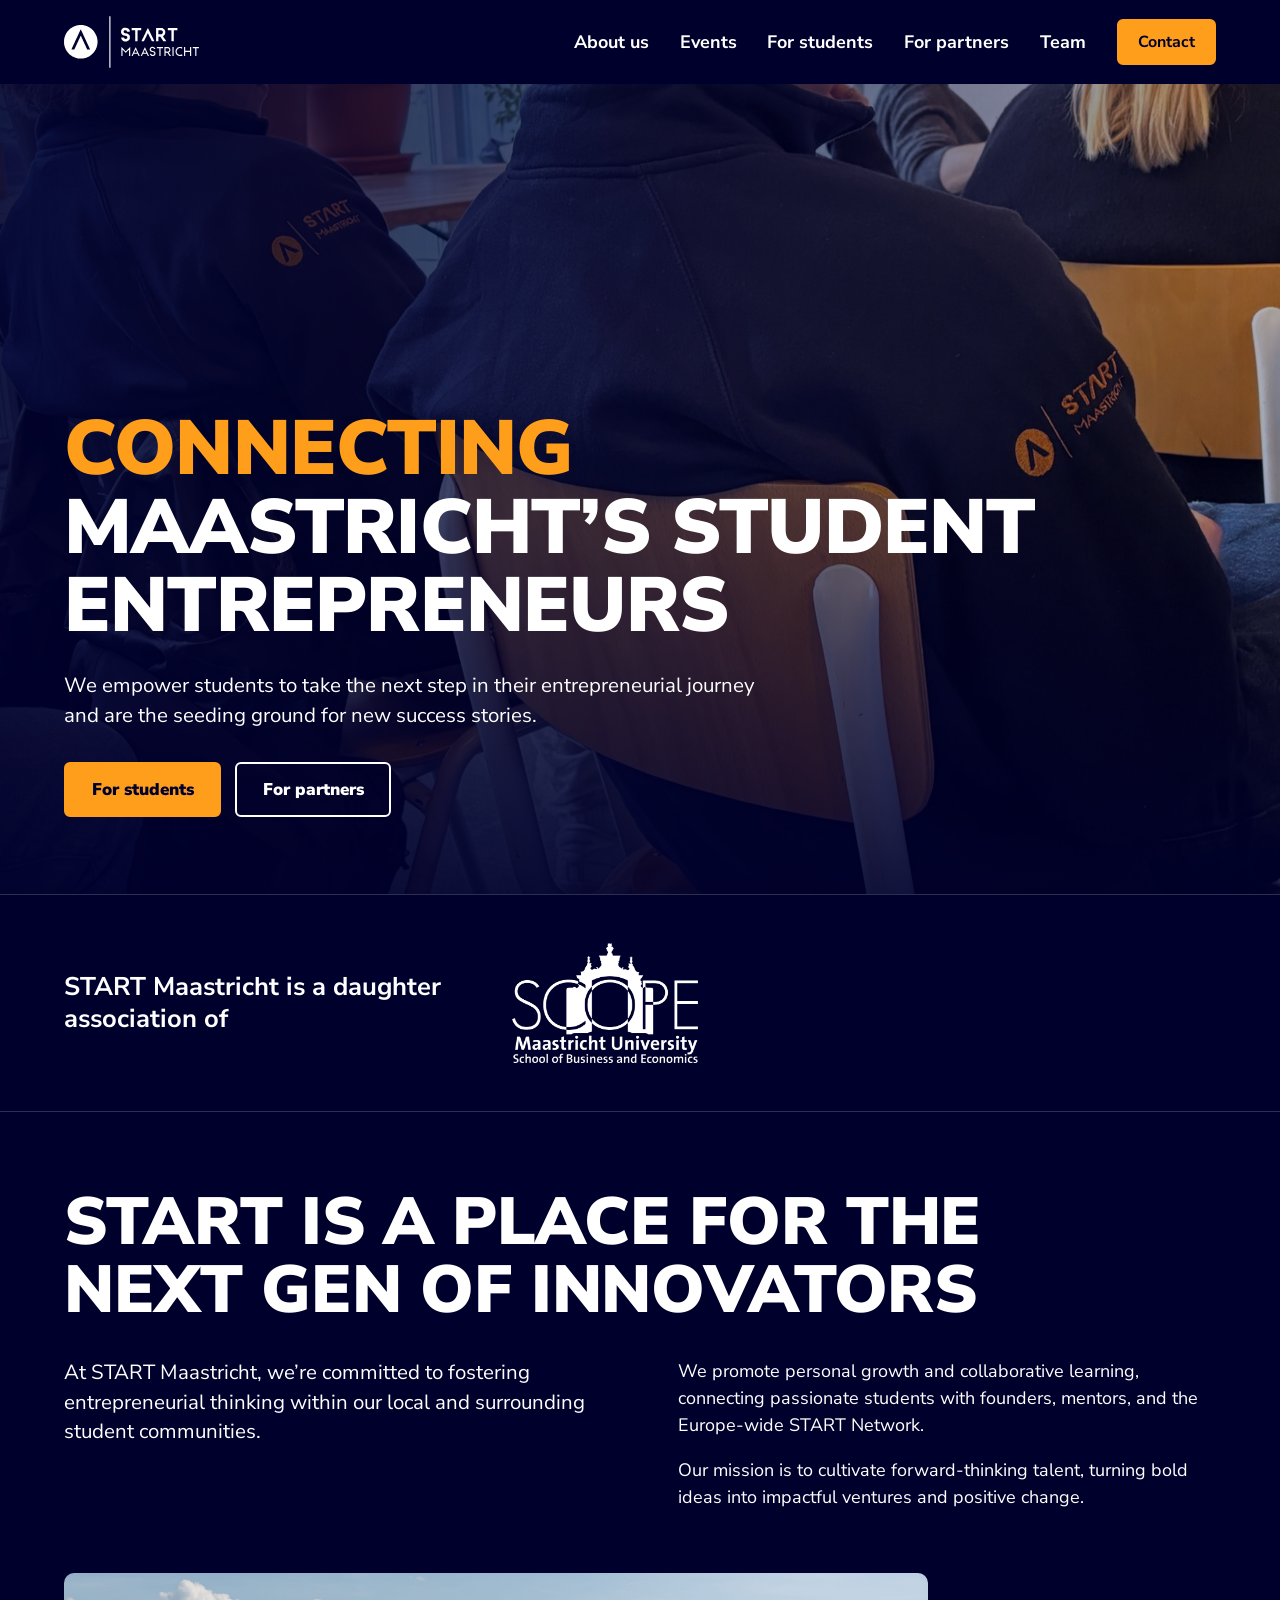
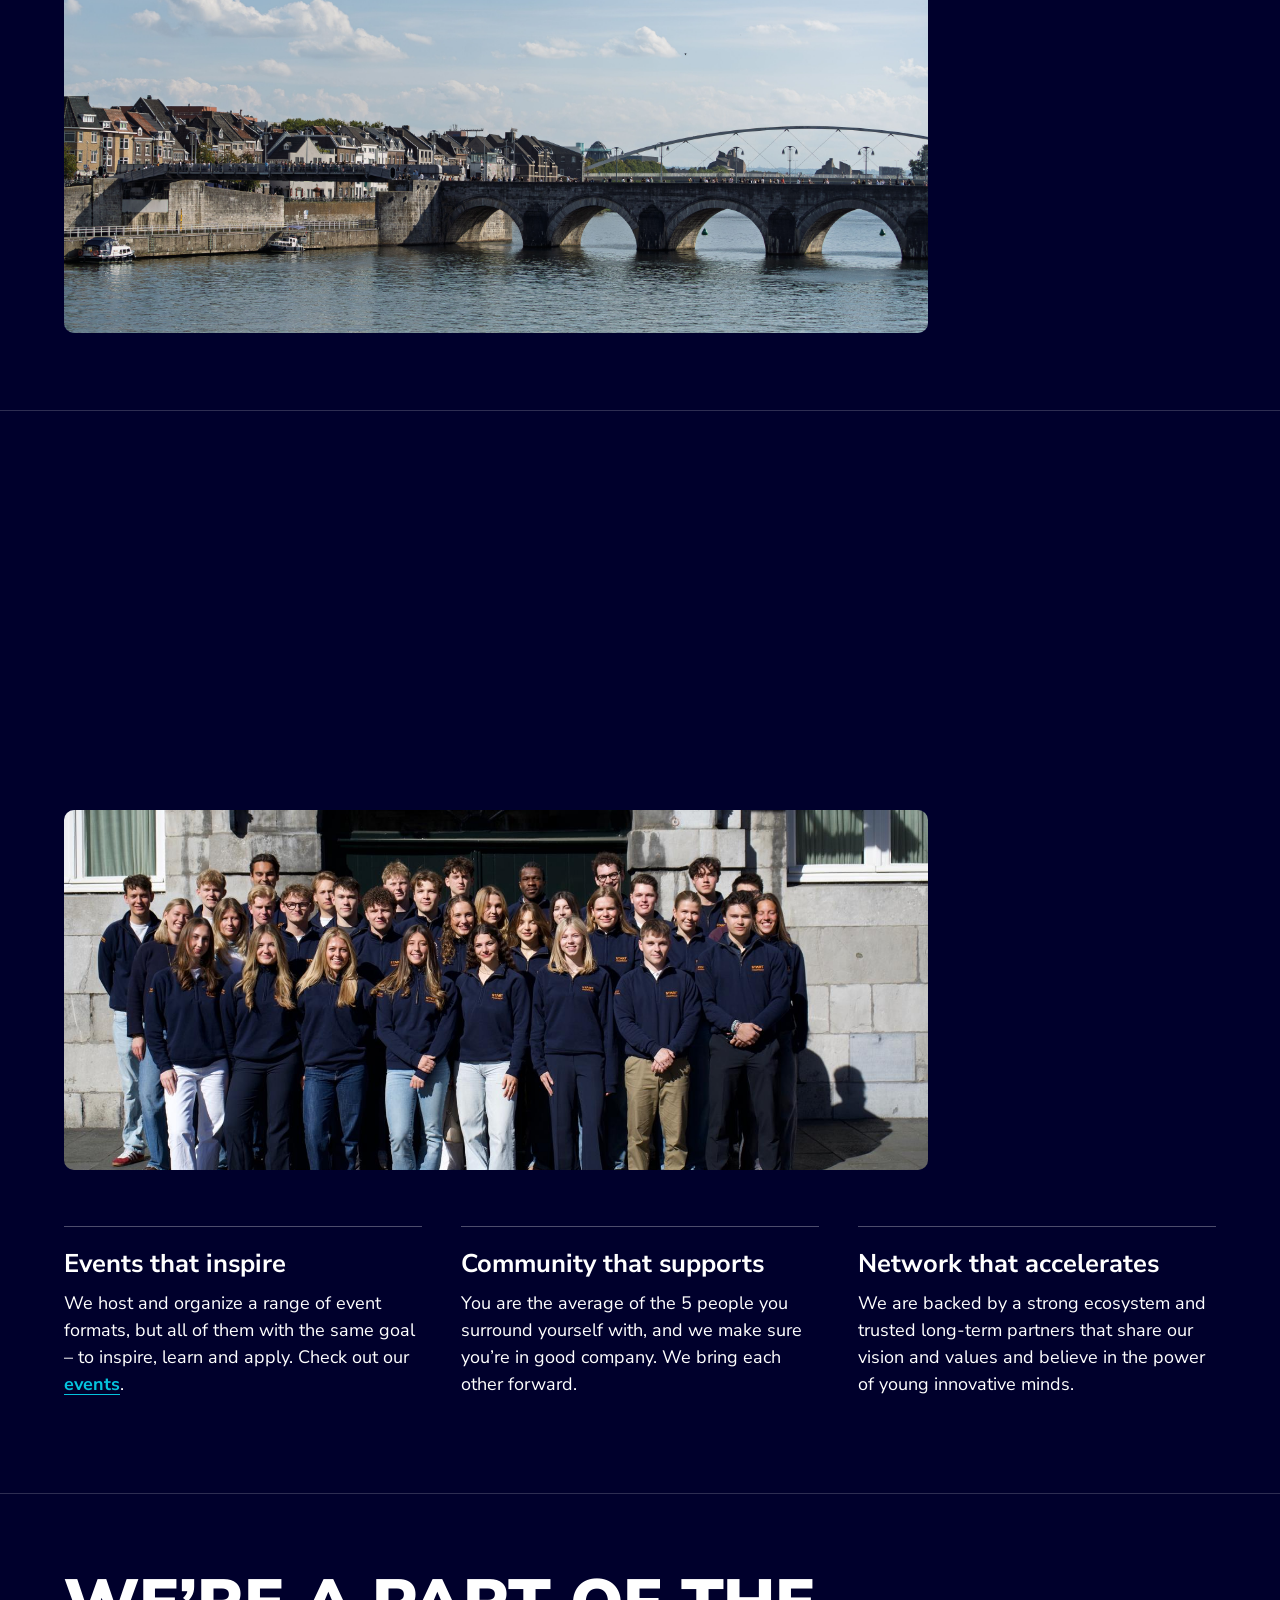
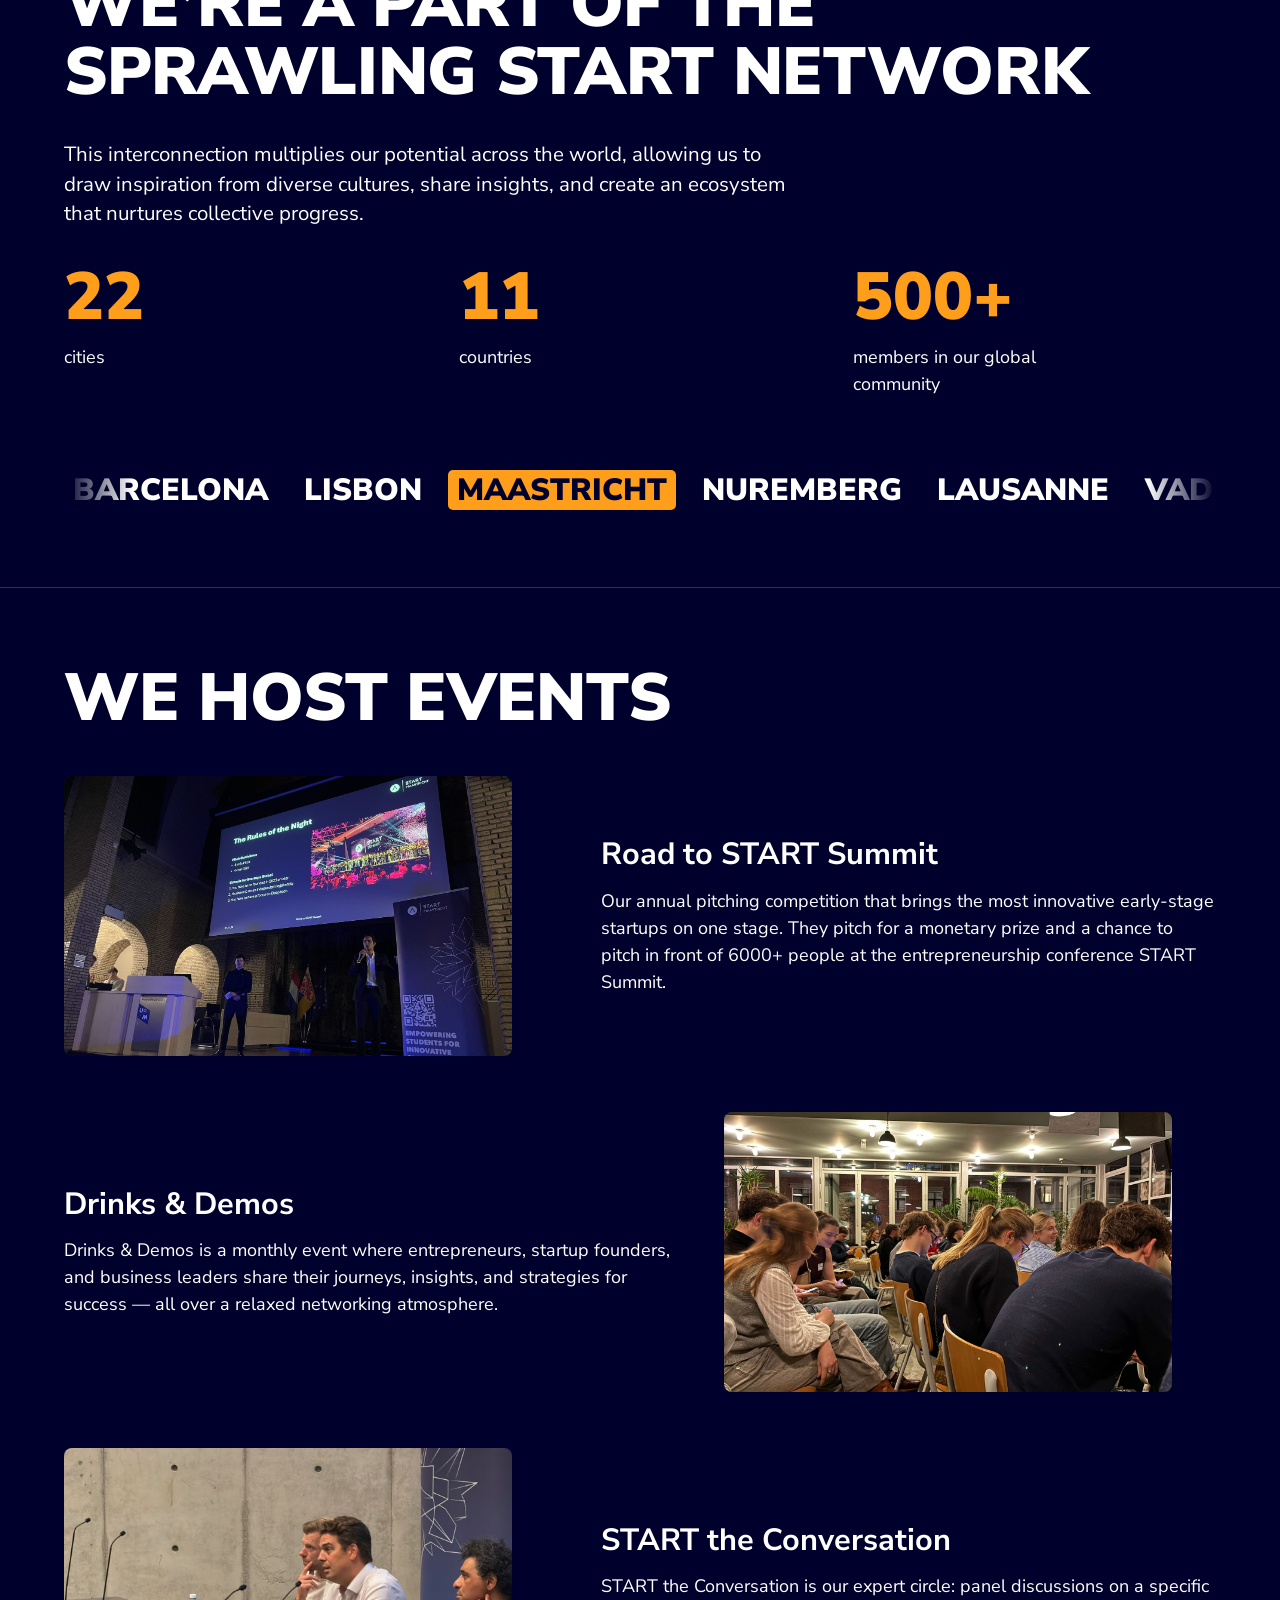
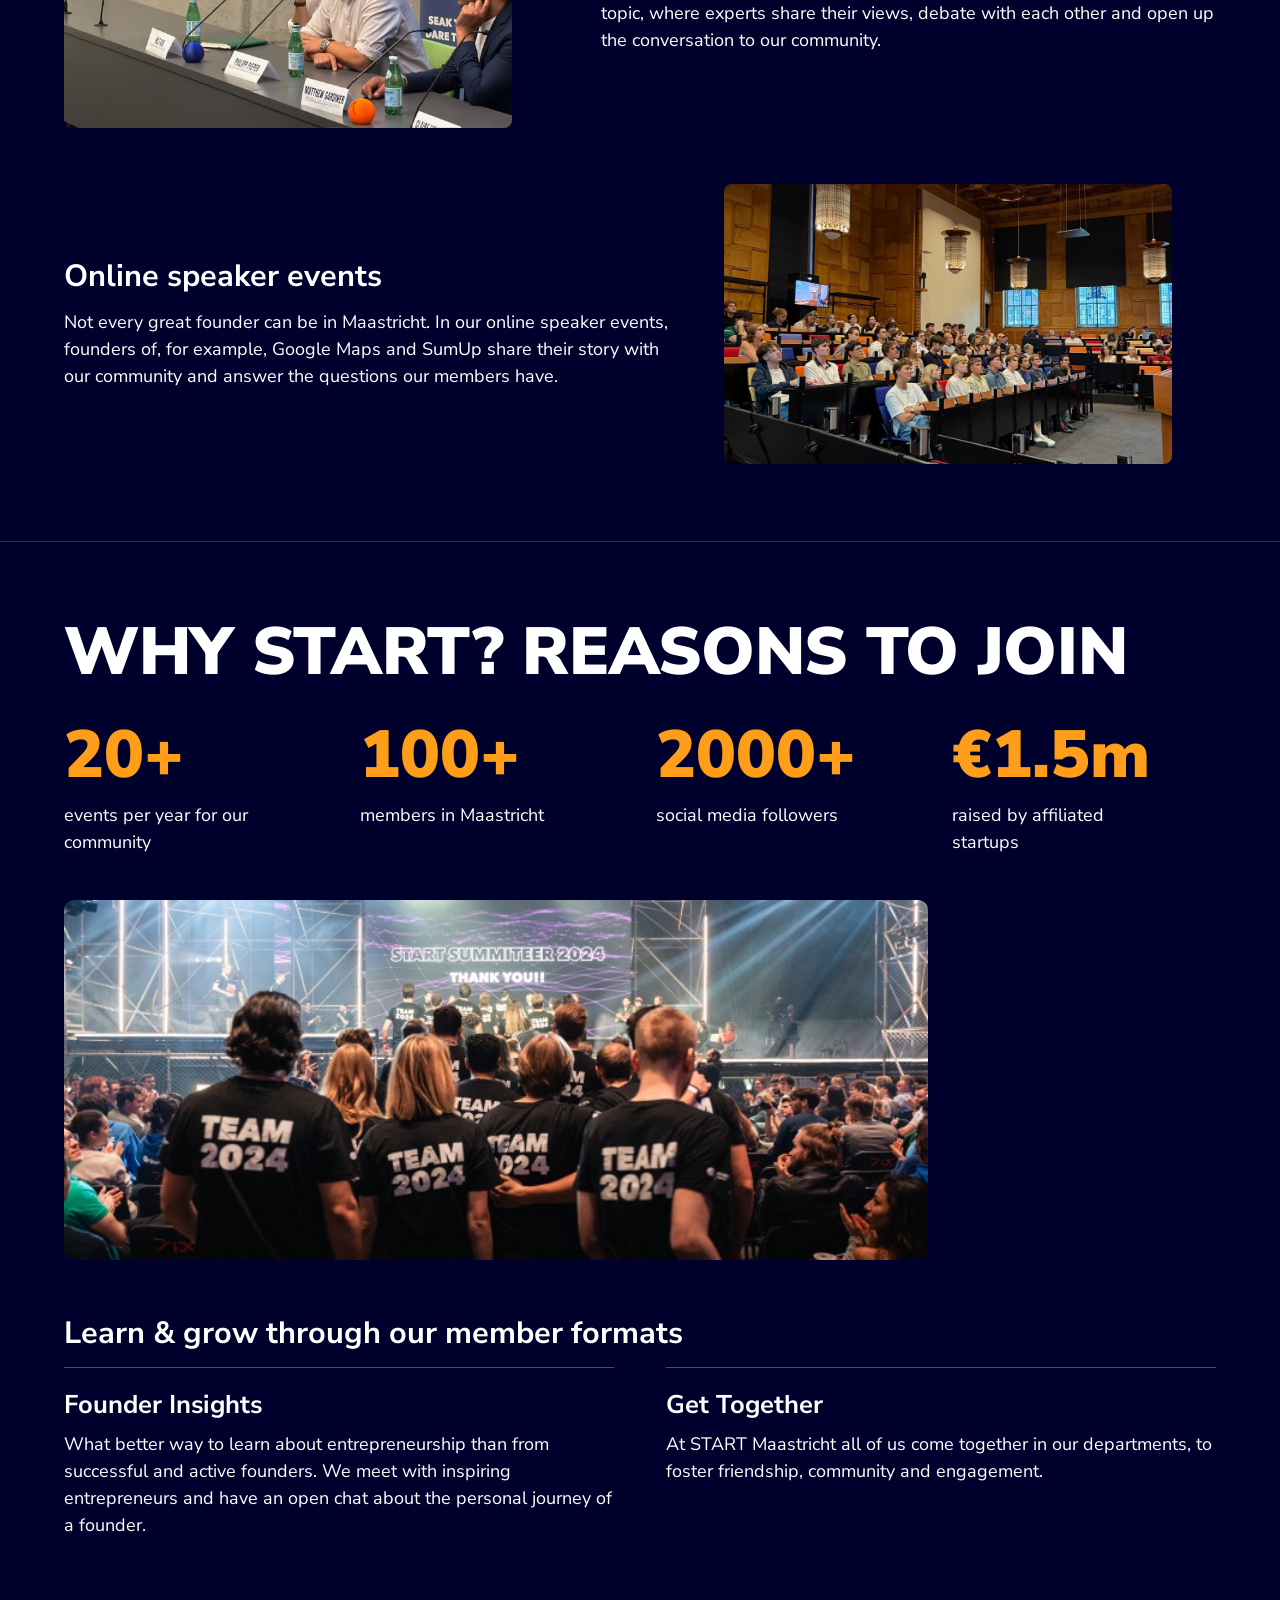
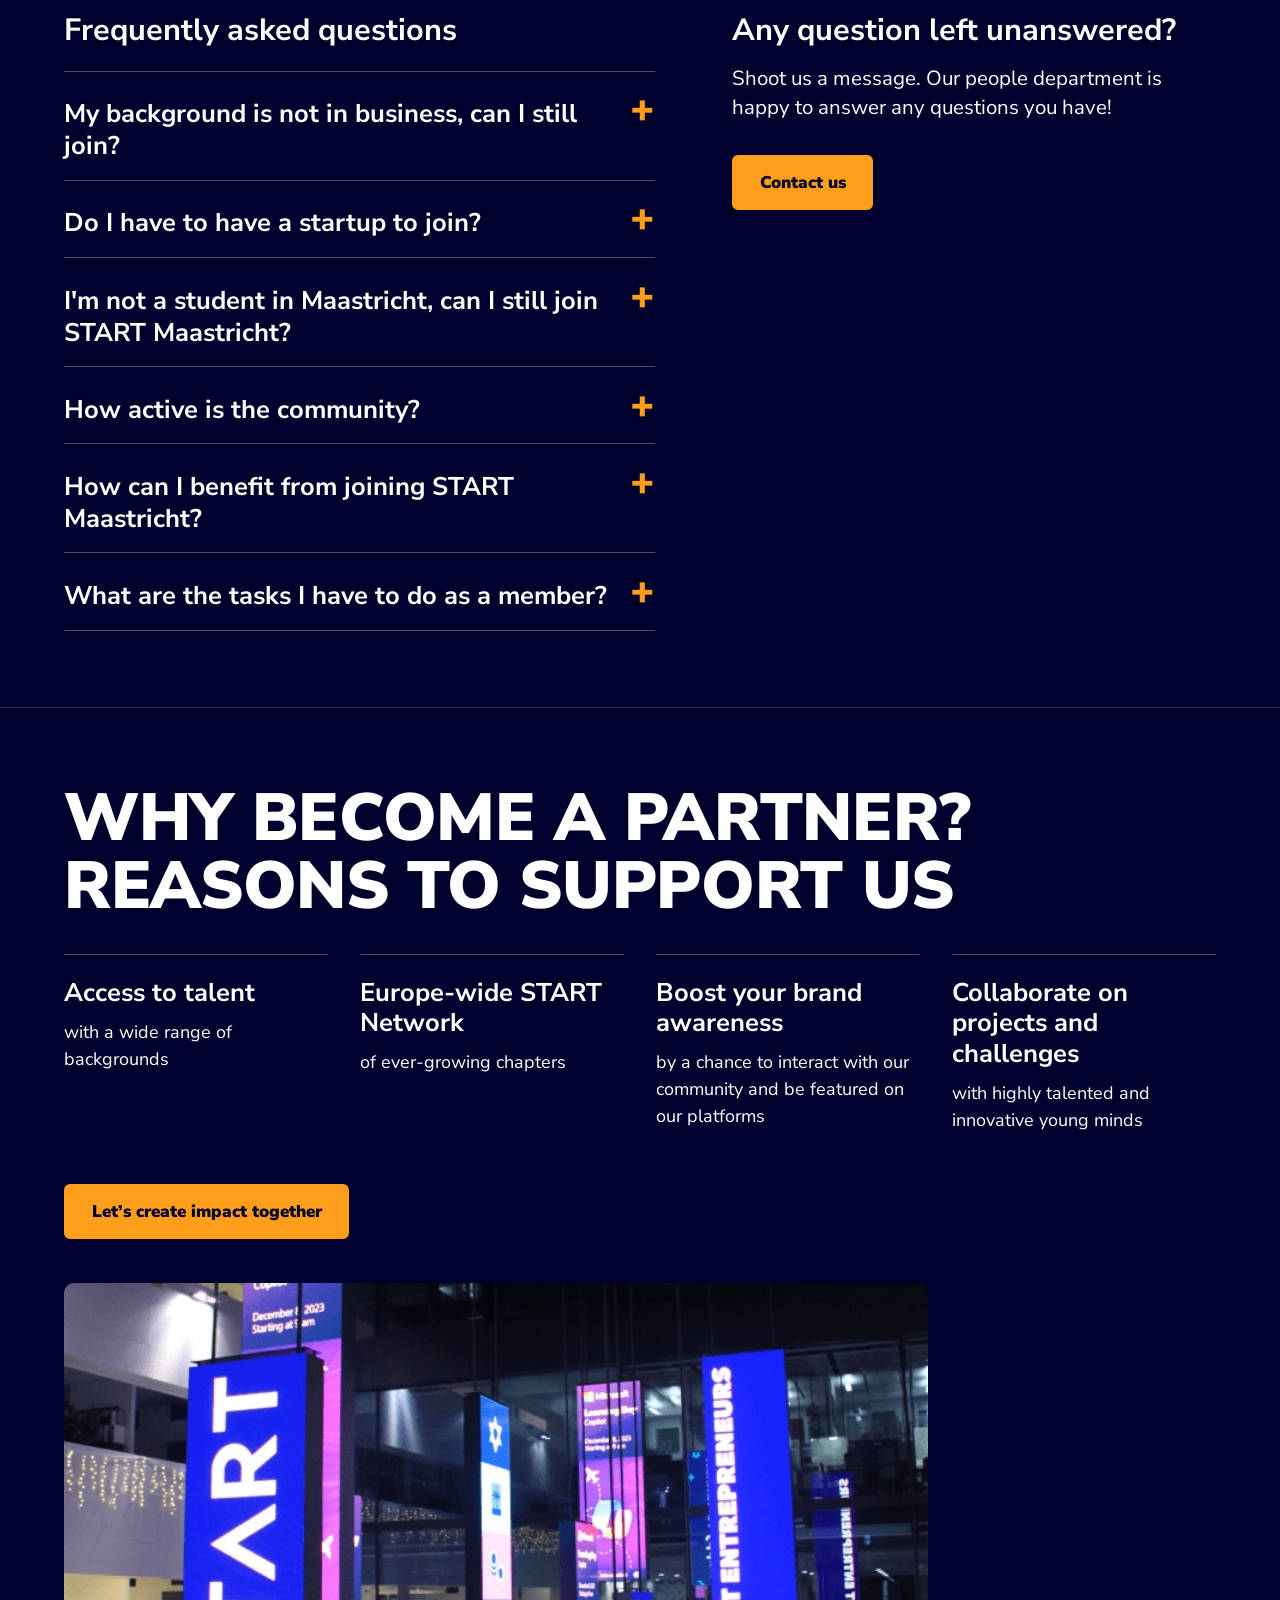
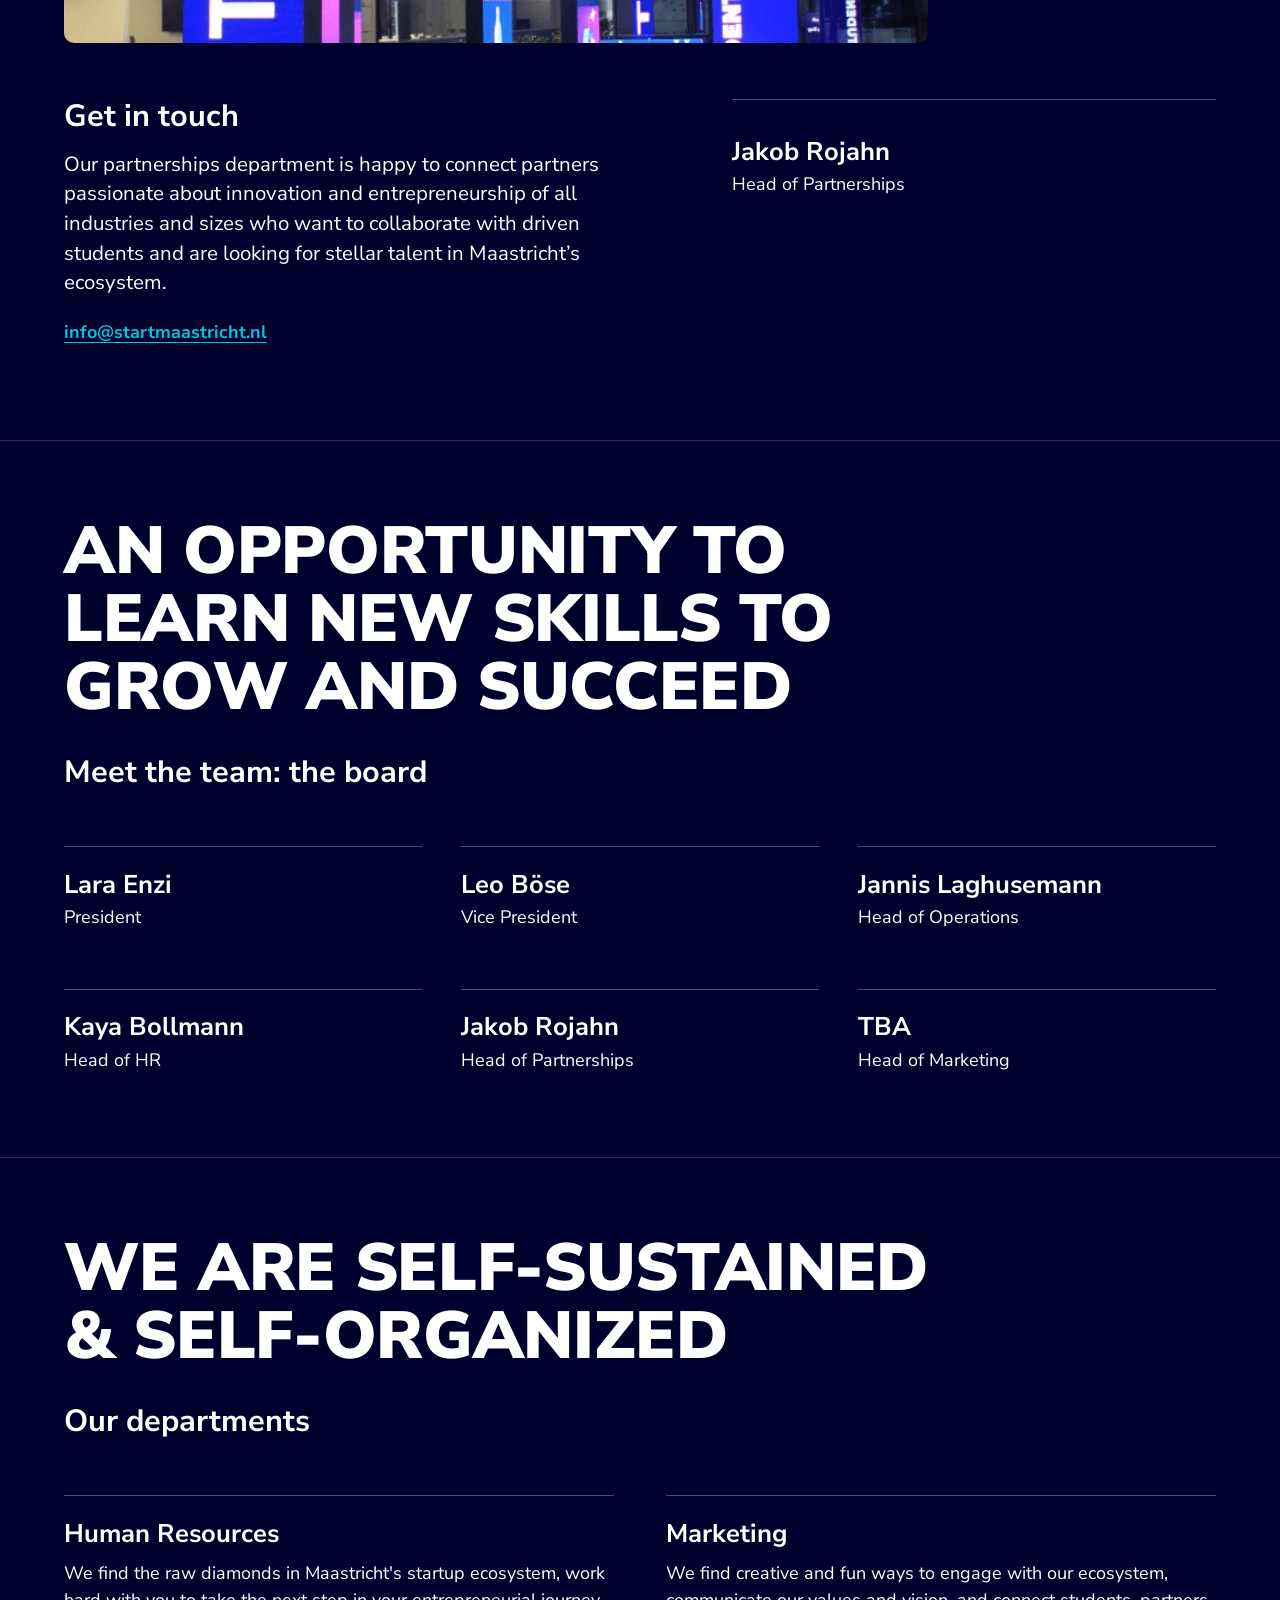
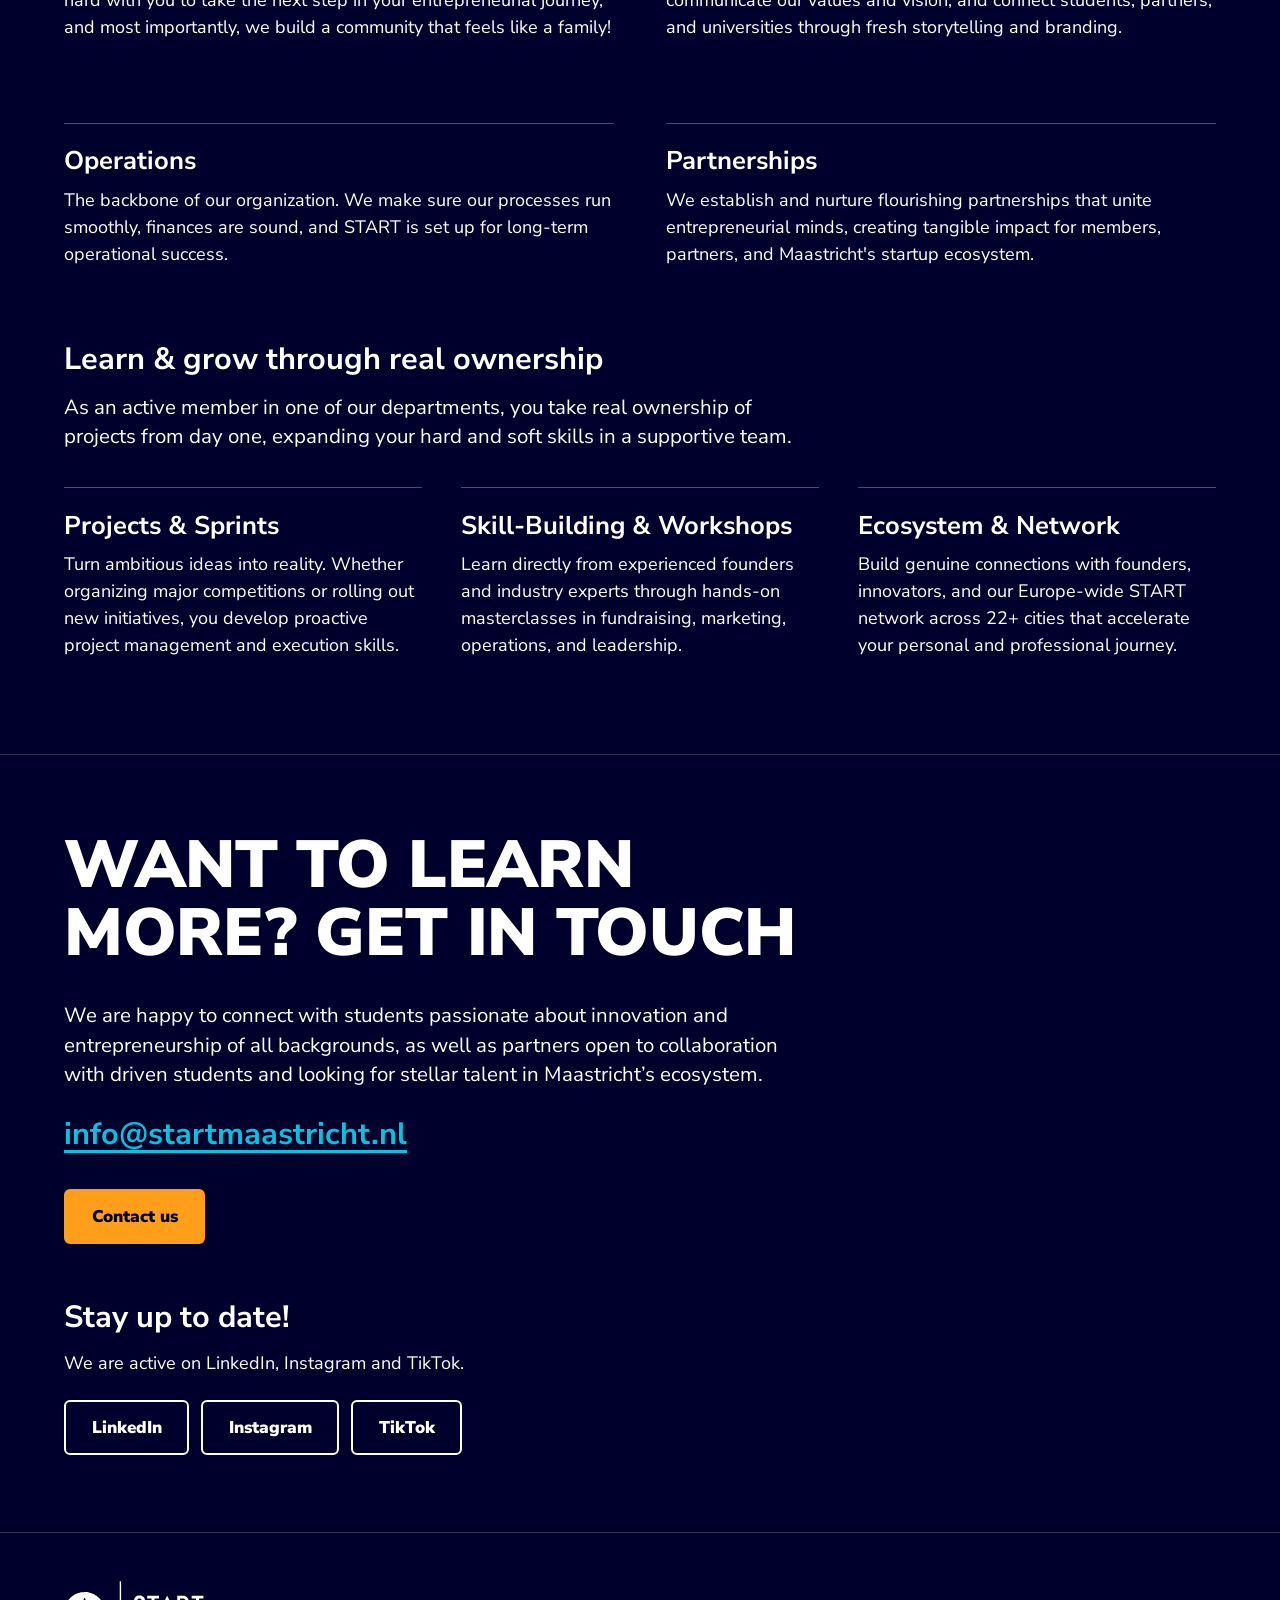
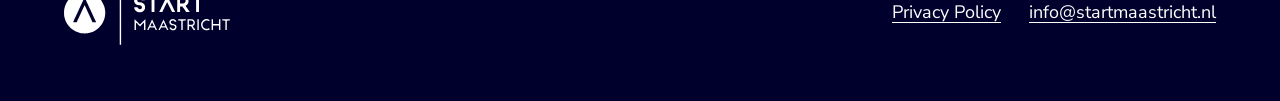
==== commit e1285f8b: "refactor: update website content, dynamic partner contact sync, and add documentation" ====
--- a/START Maastricht – One-Pager.html
+++ b/START Maastricht – One-Pager.html
@@ -65,9 +65,8 @@
     <div class="split even">
       <p class="lead">At START Maastricht, we’re committed to fostering entrepreneurial thinking within our local and surrounding student communities.</p>
       <div>
-        <p>We promote personal growth and collaborative learning, engaging with our community while also drawing on our global START Network connections.</p>
-        <p>Our goal is to empower students to lead in innovation, turning ideas into impactful realities.</p>
-        <p>Our mission is to empower students to take the next step in their entrepreneurial journey, so they build innovation and startups. We cultivate a community of forward-thinking individuals who are driven to create impactful ventures and drive positive change in their respective industries and beyond.</p>
+        <p>We promote personal growth and collaborative learning, connecting passionate students with founders, mentors, and the Europe-wide START Network.</p>
+        <p>Our mission is to cultivate forward-thinking talent, turning bold ideas into impactful ventures and positive change.</p>
       </div>
     </div>
     <!-- PHOTO: about (big) -->
@@ -261,20 +260,7 @@
     <!-- PHOTO: partners (big) -->
     <figure class="photo big" data-slot="partners" data-alt="Partners"><span>Photo: Partners, 2:1</span></figure>
 
-    <div class="block cols-3">
-      <article class="rule-top">
-        <h3 class="title">Inspiring events</h3>
-        <p>We host and organize over 6 events per semester that expose our members to inspiring ecosystem players and create long-lasting connections.</p>
-      </article>
-      <article class="rule-top">
-        <h3 class="title">Active community</h3>
-        <p>We don’t stand on the sideline. We get our hands dirty and build the impact we want to see in the world.</p>
-      </article>
-      <article class="rule-top">
-        <h3 class="title">Accelerating network</h3>
-        <p>We are backed by a strong ecosystem and trusted long-term partners. In our shared vision we’re committed to building a better future by empowering young innovative minds.</p>
-      </article>
-    </div>
+
 
     <div class="block split">
       <div>
@@ -283,8 +269,8 @@
         <p><a class="link" href="mailto:info@startmaastricht.nl">info@startmaastricht.nl</a></p>
       </div>
       <div class="rule-top">
-        <p class="person-name">Tamara von Achten</p>
-        <p class="person-role">Head of Partnerships</p>
+        <p class="person-name" id="partner-contact-name">Jakob Rojahn</p>
+        <p class="person-role" id="partner-contact-role">Head of Partnerships</p>
       </div>
     </div>
   </div>
@@ -298,12 +284,12 @@
     <!-- PHOTO: board (big) -->
     <figure class="photo big" data-slot="board" data-alt="The board"><span>Photo: The board, 2:1</span></figure>
     <div class="cols-3 block" id="board-mitglieder">
-      <div class="rule-top person"><p class="person-name">Léo Tambourg</p><p class="person-role">President</p></div>
-      <div class="rule-top person"><p class="person-name">Selina Rametsteiner</p><p class="person-role">Vice President</p></div>
-      <div class="rule-top person"><p class="person-name">Lara Enzi</p><p class="person-role">Head of Operations</p></div>
+      <div class="rule-top person"><p class="person-name">Lara Enzi</p><p class="person-role">President</p></div>
+      <div class="rule-top person"><p class="person-name">Leo Böse</p><p class="person-role">Vice President</p></div>
+      <div class="rule-top person"><p class="person-name">Jannis Laghusemann</p><p class="person-role">Head of Operations</p></div>
       <div class="rule-top person"><p class="person-name">Kaya Bollmann</p><p class="person-role">Head of HR</p></div>
-      <div class="rule-top person"><p class="person-name">Tamara von Achten</p><p class="person-role">Head of Partnerships</p></div>
-      <div class="rule-top person"><p class="person-name">Julius Haberstroh</p><p class="person-role">Head of Marketing</p></div>
+      <div class="rule-top person"><p class="person-name">Jakob Rojahn</p><p class="person-role">Head of Partnerships</p></div>
+      <div class="rule-top person"><p class="person-name">TBA</p><p class="person-role">Head of Marketing</p></div>
     </div>
   </div>
 </section>
@@ -335,28 +321,20 @@
     </div>
 
     <div class="block">
-      <h3 class="sub" id="learn-grow-heading">Learn &amp; grow: main tasks</h3>
-      <p class="lead" id="learn-grow-intro">We’re the creative heart of START Maastricht, shaping how the world sees and connects with our community. Through design, storytelling, and social media, we bring students, startups, and ideas together in a fresh and engaging way. Alongside our work, we love organizing team dinners and workshops where we learn from each other and ensure a great time.</p>
+      <h3 class="sub" id="learn-grow-heading">Learn &amp; grow through real ownership</h3>
+      <p class="lead" id="learn-grow-intro">As an active member in one of our departments, you take real ownership of projects from day one, expanding your hard and soft skills in a supportive team.</p>
       <div class="cols-3" id="learn-grow-aufgaben" style="margin-top:2.2rem">
         <article class="rule-top">
-          <h4 class="title">Showcasing START</h4>
-          <p>We create content that reflects on the life of a STARTie, from social events to the work of other chapters, we bring our mission and vision to life across platforms. Whether it’s Instagram, TikTok, LinkedIn, or our website, we ensure START’s message is heard by the entrepreneurial community in Maastricht.</p>
-        </article>
-        <article class="rule-top">
-          <h4 class="title">Promoting events</h4>
-          <p>From our yearly START Summit to our monthly Drinks &amp; Demos, we make our events shine. Our team designs visuals, creates desire, and captures the vibe during and after the event. We show behind the scenes and highlight every event in order to grow START and engage you.</p>
-        </article>
-        <article class="rule-top">
-          <h4 class="title">Highlighting startups</h4>
-          <p>We spotlight the rising startups around Maastricht, sharing their stories, journeys, and successes to inspire the next generation of founders. Through interviews, features, and visual content, we help local innovation gain the attention it deserves.</p>
-        </article>
-        <article class="rule-top">
-          <h4 class="title">Workshops</h4>
-          <p>We hope you’re hungry for knowledge. We find the experts of various fields and learn from them in interactive and hands-on workshops.</p>
-        </article>
-        <article class="rule-top">
-          <h4 class="title">Projects &amp; sprints</h4>
-          <p>At START Maastricht you will find a safe space to tackle any crazy project you think of. Be it within our departments or a personal side project you want to bring into reality.</p>
+          <h4 class="title">Projects &amp; Sprints</h4>
+          <p>Turn ambitious ideas into reality. Whether organizing major competitions or rolling out new initiatives, you develop proactive project management and execution skills.</p>
+        </article>
+        <article class="rule-top">
+          <h4 class="title">Skill-Building &amp; Workshops</h4>
+          <p>Learn directly from experienced founders and industry experts through hands-on masterclasses in fundraising, marketing, operations, and leadership.</p>
+        </article>
+        <article class="rule-top">
+          <h4 class="title">Ecosystem &amp; Network</h4>
+          <p>Build genuine connections with founders, innovators, and our Europe-wide START network across 22+ cities that accelerate your personal and professional journey.</p>
         </article>
       </div>
     </div>
--- a/style.css
+++ b/style.css
@@ -18,7 +18,7 @@
   --sub:clamp(1.35rem,2.4vw,2.25rem);
   --head:clamp(2.1rem,5.2vw,4.5rem);
   --pad-x:clamp(20px,5vw,64px);
-  --pad-y:clamp(64px,9vw,128px);
+  --pad-y:clamp(44px,6vw,80px);
   --maxw:1240px;
   interpolate-size:allow-keywords;
 }
@@ -96,7 +96,7 @@
 }
 
 /* ---------- Hero ---------- */
-.hero{padding-top:clamp(48px,8vw,112px);padding-bottom:clamp(48px,7vw,96px)}
+.hero{padding-top:clamp(40px,6vw,84px);padding-bottom:clamp(40px,5vw,72px)}
 .hero-title{margin:0;font-weight:800;text-transform:uppercase;font-size:clamp(2rem,6vw,5rem);line-height:1.02;letter-spacing:-.01em}
 .hero-title .line{display:block}
 .cycle{display:block;height:1.02em;overflow:hidden;color:var(--poppy)}
@@ -135,7 +135,7 @@
 .stat{margin:0}
 .stat dt{font-variant-numeric:tabular-nums;font-weight:800;font-size:var(--head);line-height:1;color:var(--num);margin:0 0 .2em}
 .stat dd{margin:0;max-width:18ch}
-.block + .block,.actions + .block,.photo.big + .block,#gallery + .block{margin-top:clamp(48px,6vw,80px)}
+.block + .block,.actions + .block,.photo.big + .block,#gallery + .block{margin-top:clamp(32px,4.5vw,56px)}
 
 /* ---------- Network ---------- */
 .cities{display:flex;flex-wrap:wrap;gap:.35em .55em;margin-top:clamp(36px,5vw,64px);font-weight:800;text-transform:uppercase;font-size:var(--sub);line-height:1.2}
@@ -163,8 +163,8 @@
 .item .person-role,.person-role{margin:0}
 
 /* ---------- Big photos (one per block) ---------- */
-.photo.big{--ar:2/1;margin-top:clamp(40px,6vw,72px);font-size:1rem}
-@media (max-width:700px){.photo.big{--ar:4/3}}
+.photo.big{--ar:2.4/1;max-height:360px;margin-top:clamp(28px,4vw,44px);font-size:1rem;border-radius:10px}
+@media (max-width:700px){.photo.big{--ar:16/9;max-height:240px}}
 .split.even{grid-template-columns:1fr 1fr}
 @media (max-width:860px){.split.even{grid-template-columns:1fr}}
 .person .person-name{margin-top:0}
@@ -237,10 +237,10 @@
 .scope-logo{height:clamp(84px,10vw,120px);width:auto}
 
 /* ---------- Event rows with large photos ---------- */
-.events{display:grid;gap:clamp(64px,8vw,112px);margin-top:clamp(40px,6vw,72px)}
-.event{display:grid;grid-template-columns:1.4fr 1fr;gap:clamp(28px,4vw,72px);align-items:center}
-.event:nth-child(even){grid-template-columns:1fr 1.4fr}
+.events{display:grid;gap:clamp(36px,5vw,56px);margin-top:clamp(28px,4vw,44px)}
+.event{display:grid;grid-template-columns:1fr 1.25fr;gap:clamp(24px,3.5vw,48px);align-items:center}
+.event:nth-child(even){grid-template-columns:1.25fr 1fr}
 .event:nth-child(even) .photo{order:2}
-.event .photo{--ar:4/3}
+.event .photo{--ar:16/10;max-height:280px;border-radius:8px}
 .event-text p{margin:0}
 @media (max-width:860px){.event,.event:nth-child(even){grid-template-columns:1fr}.event:nth-child(even) .photo{order:0}}
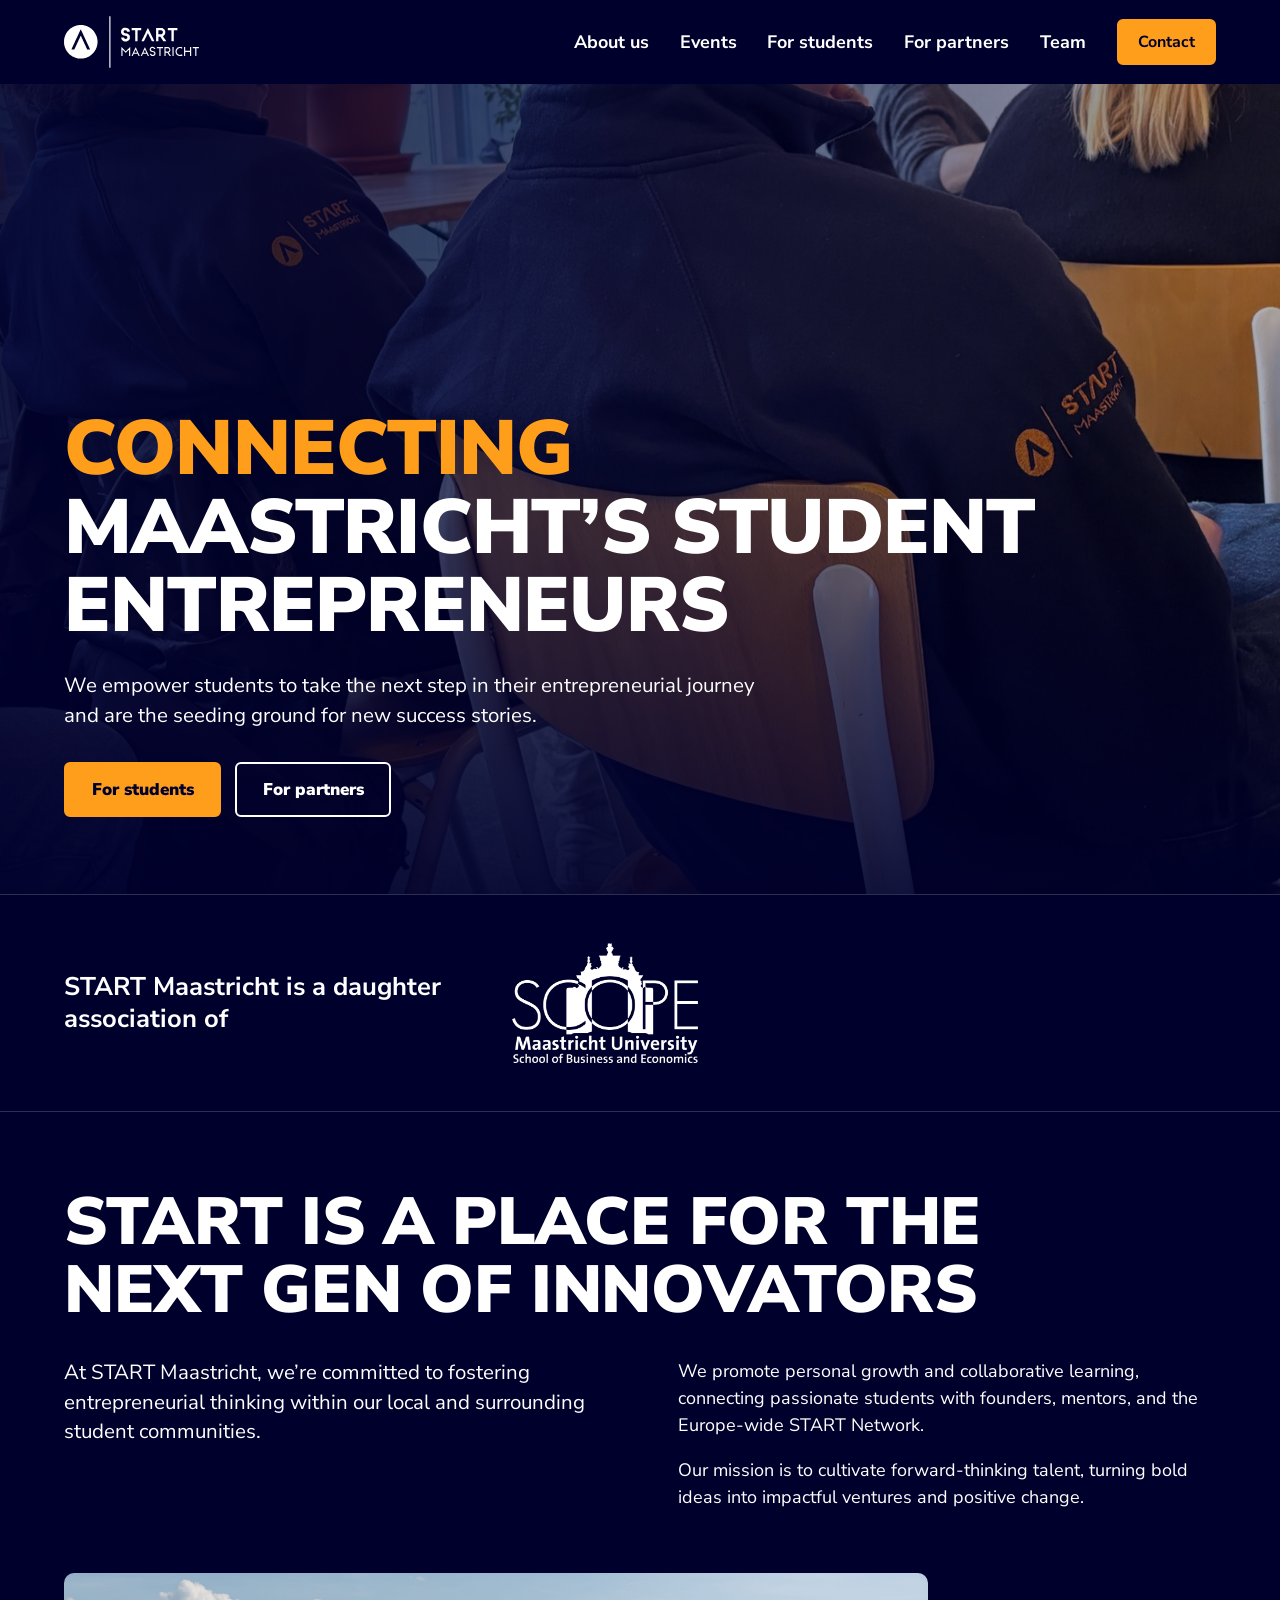
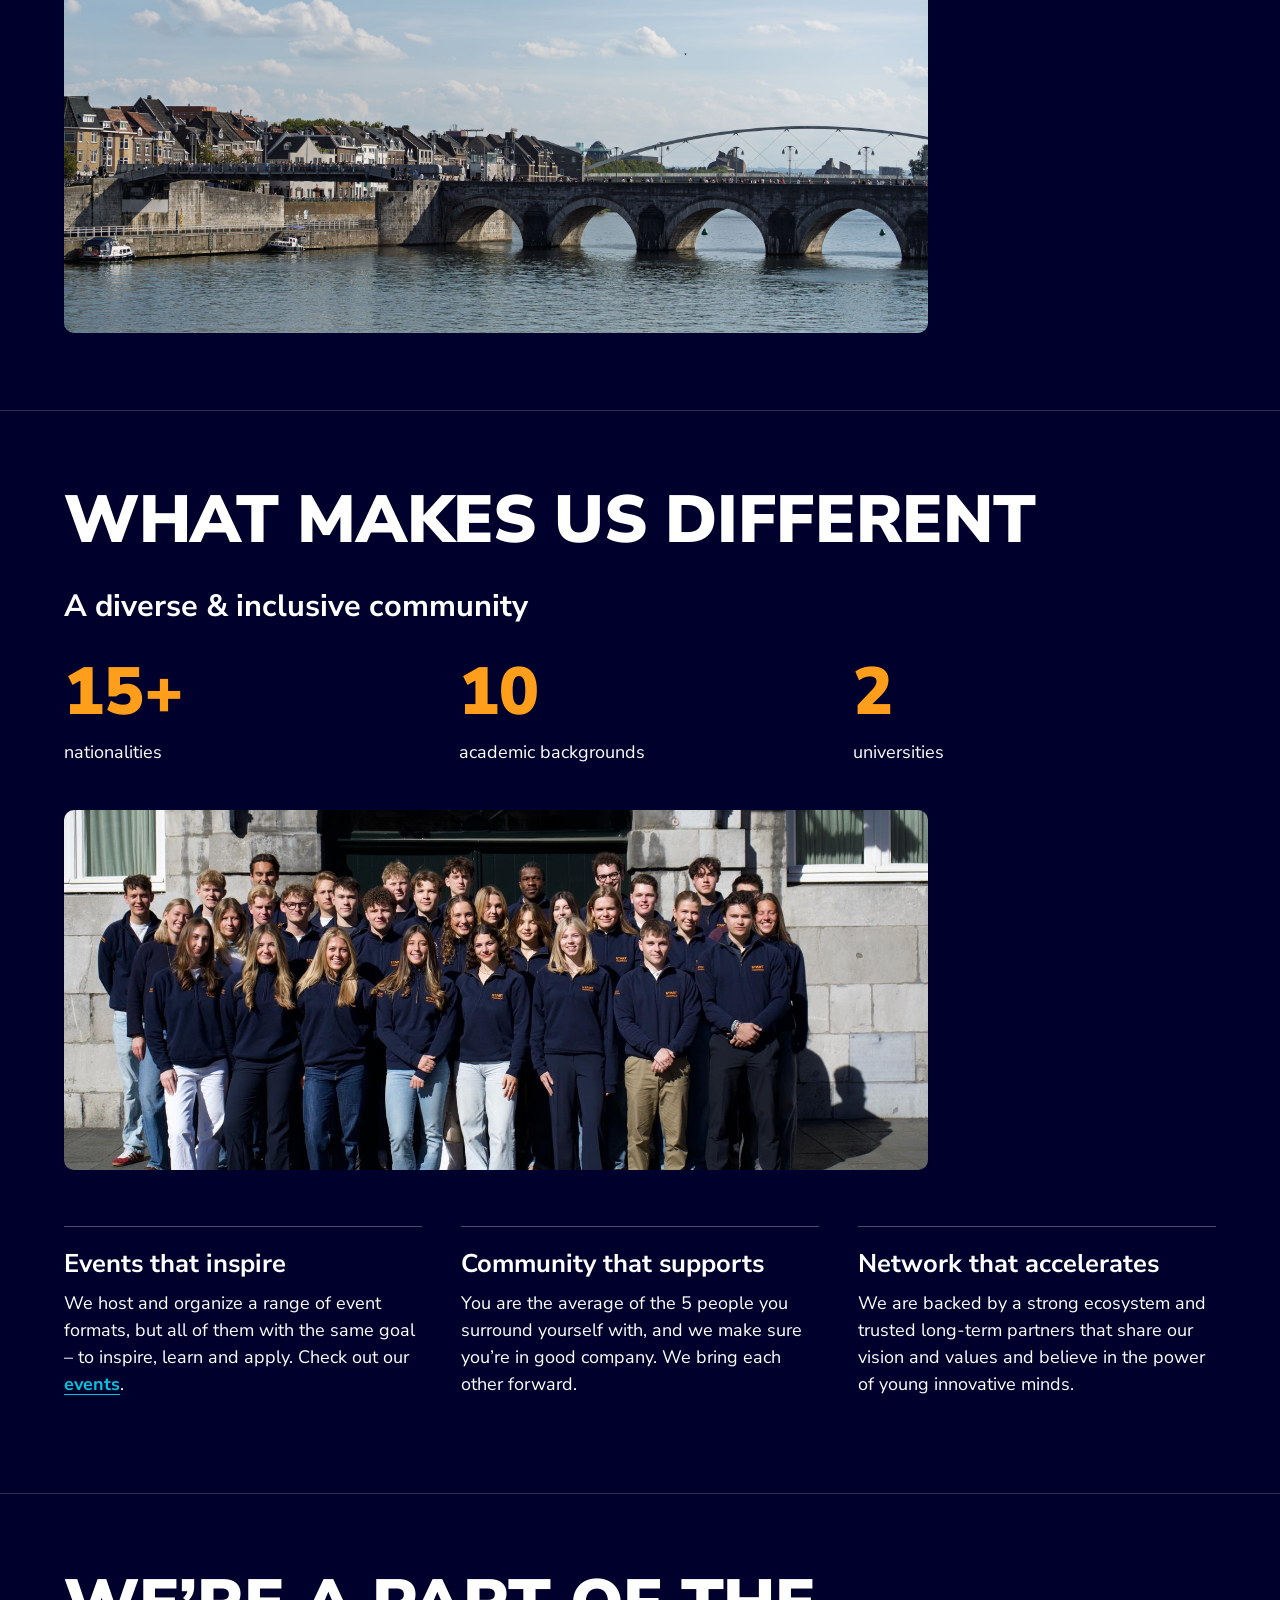
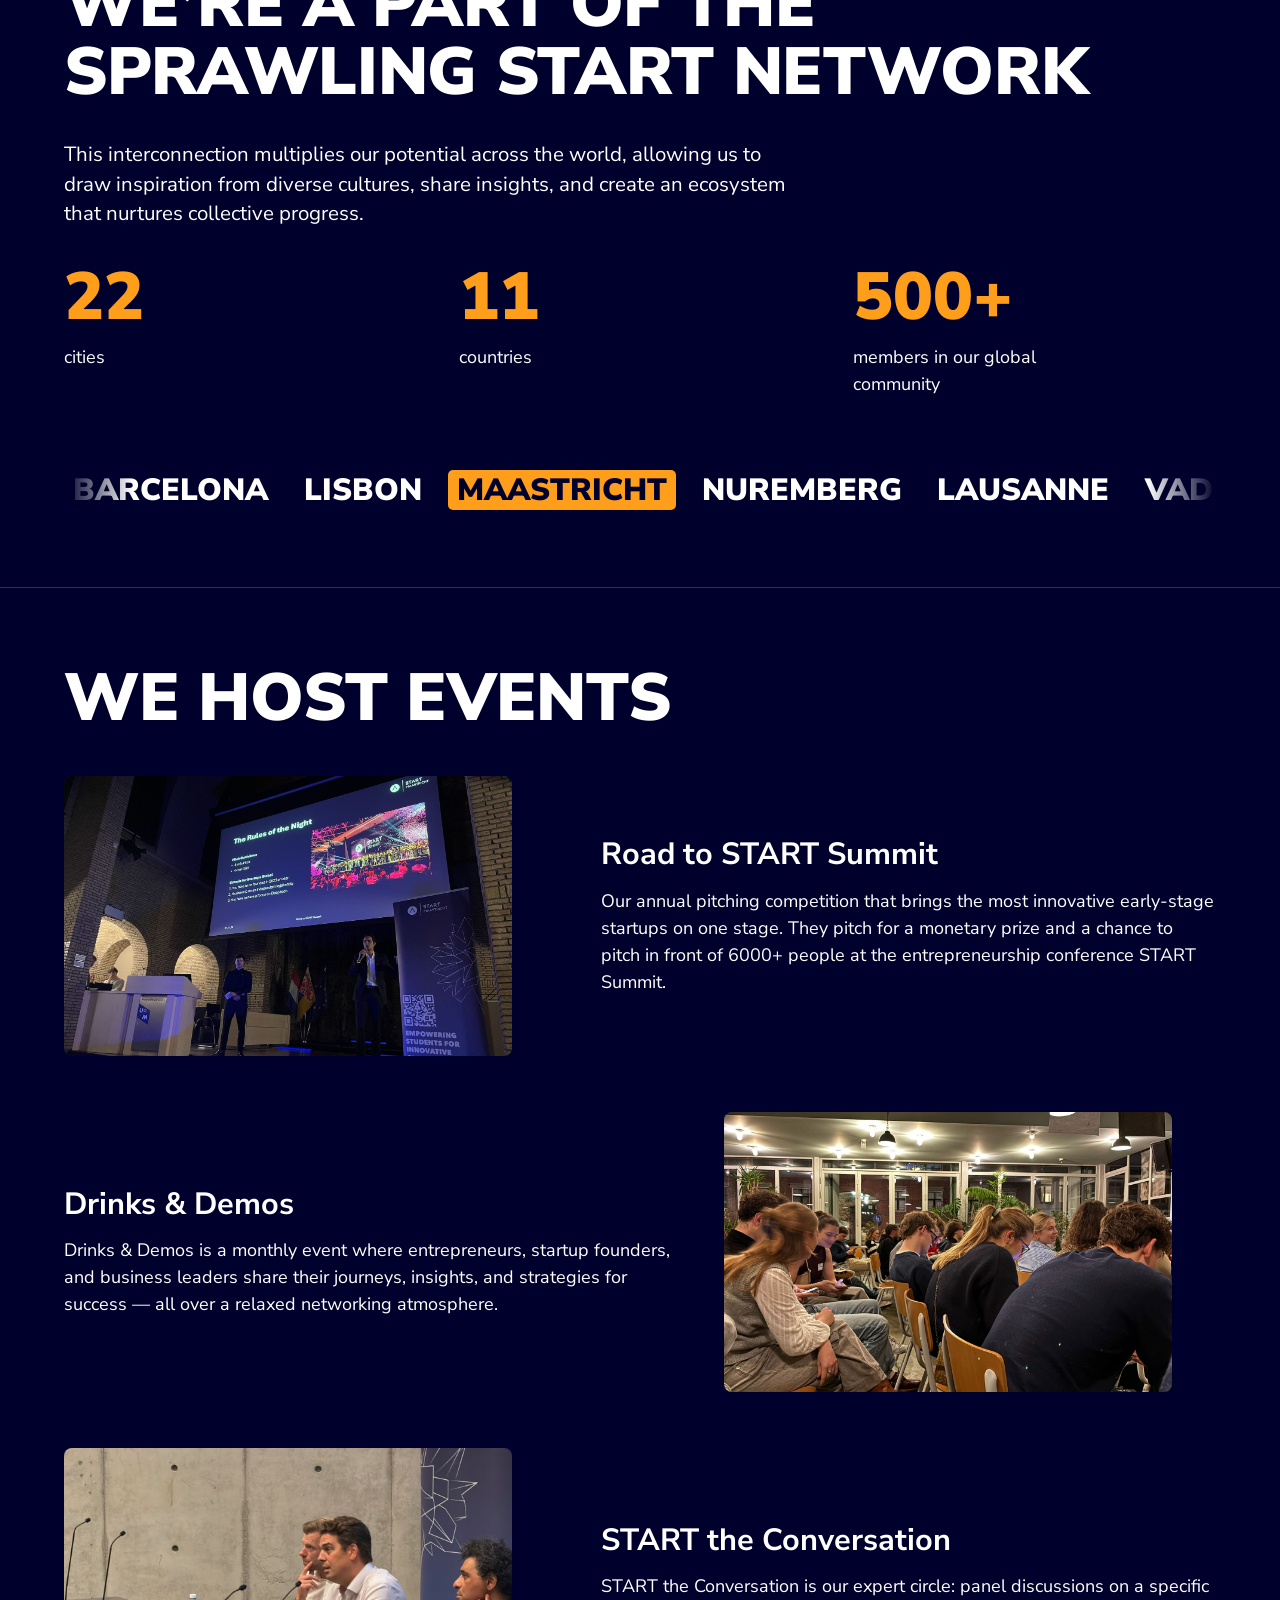
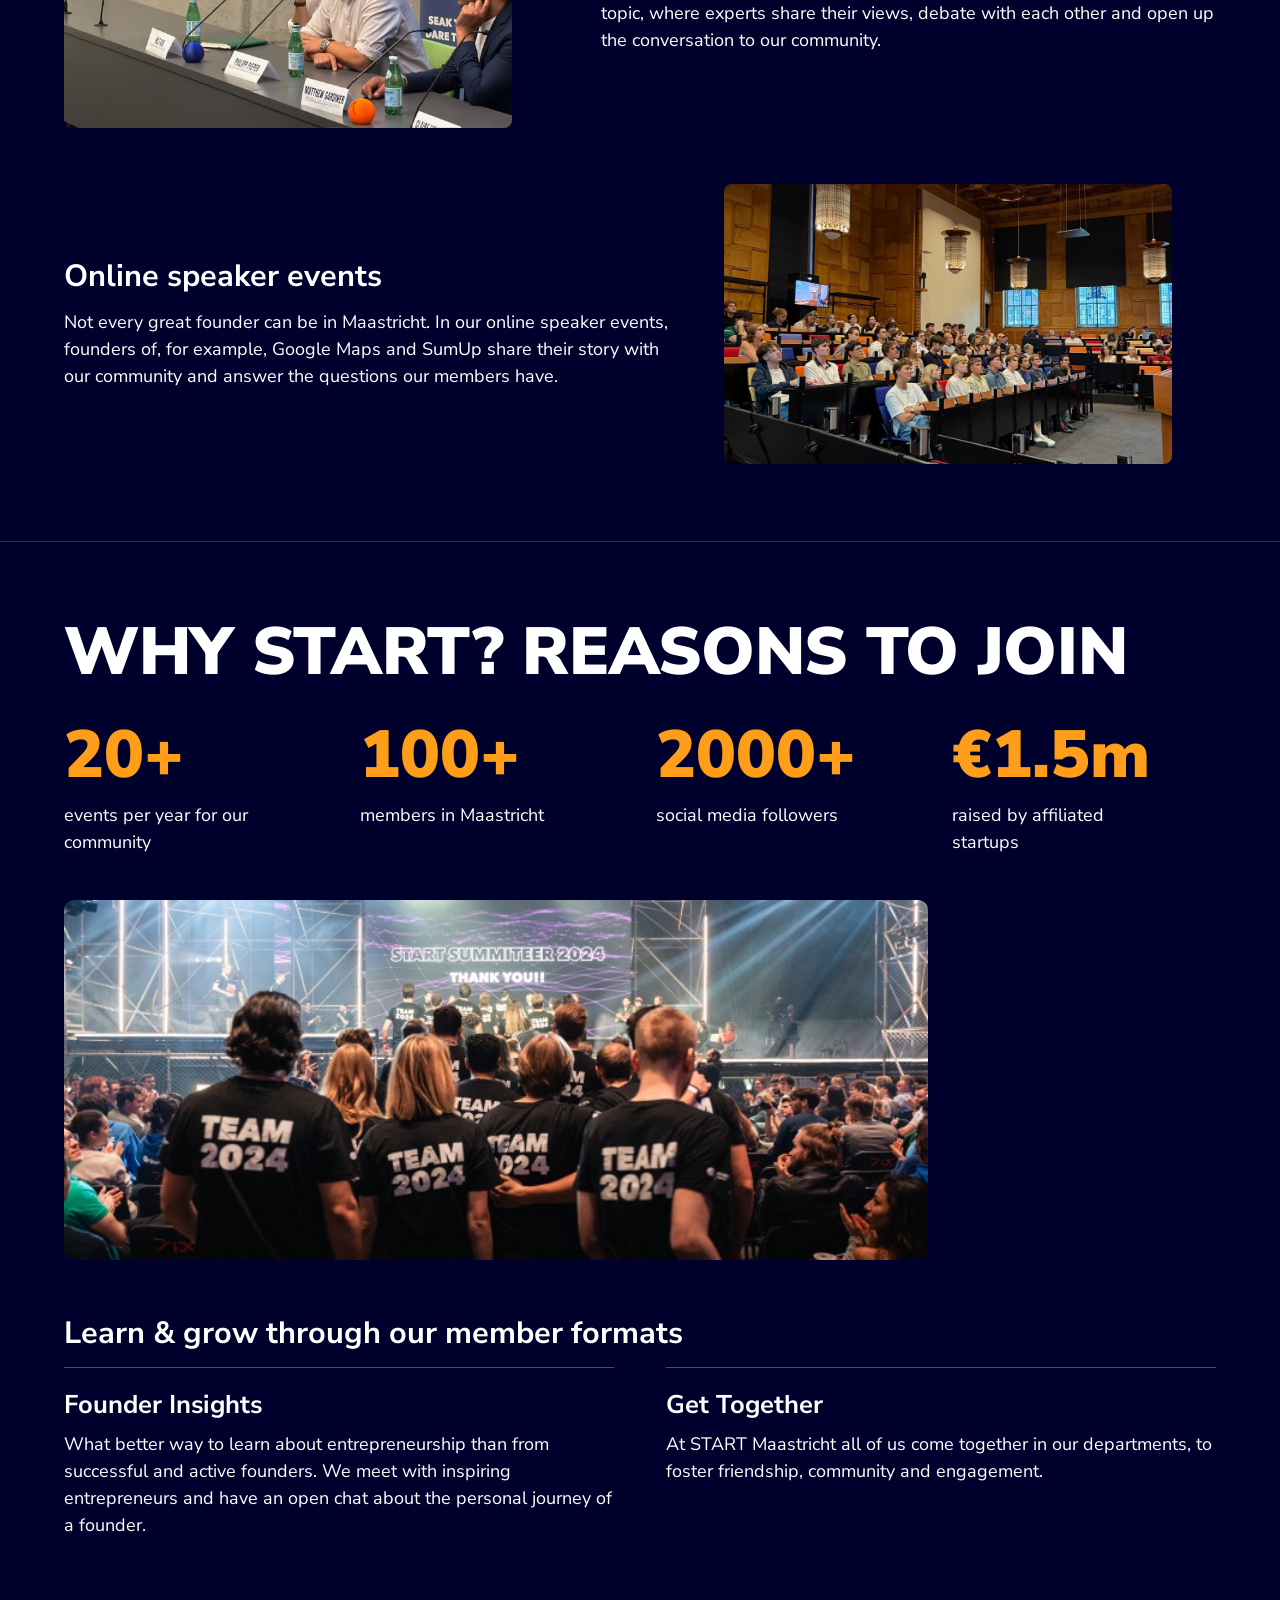
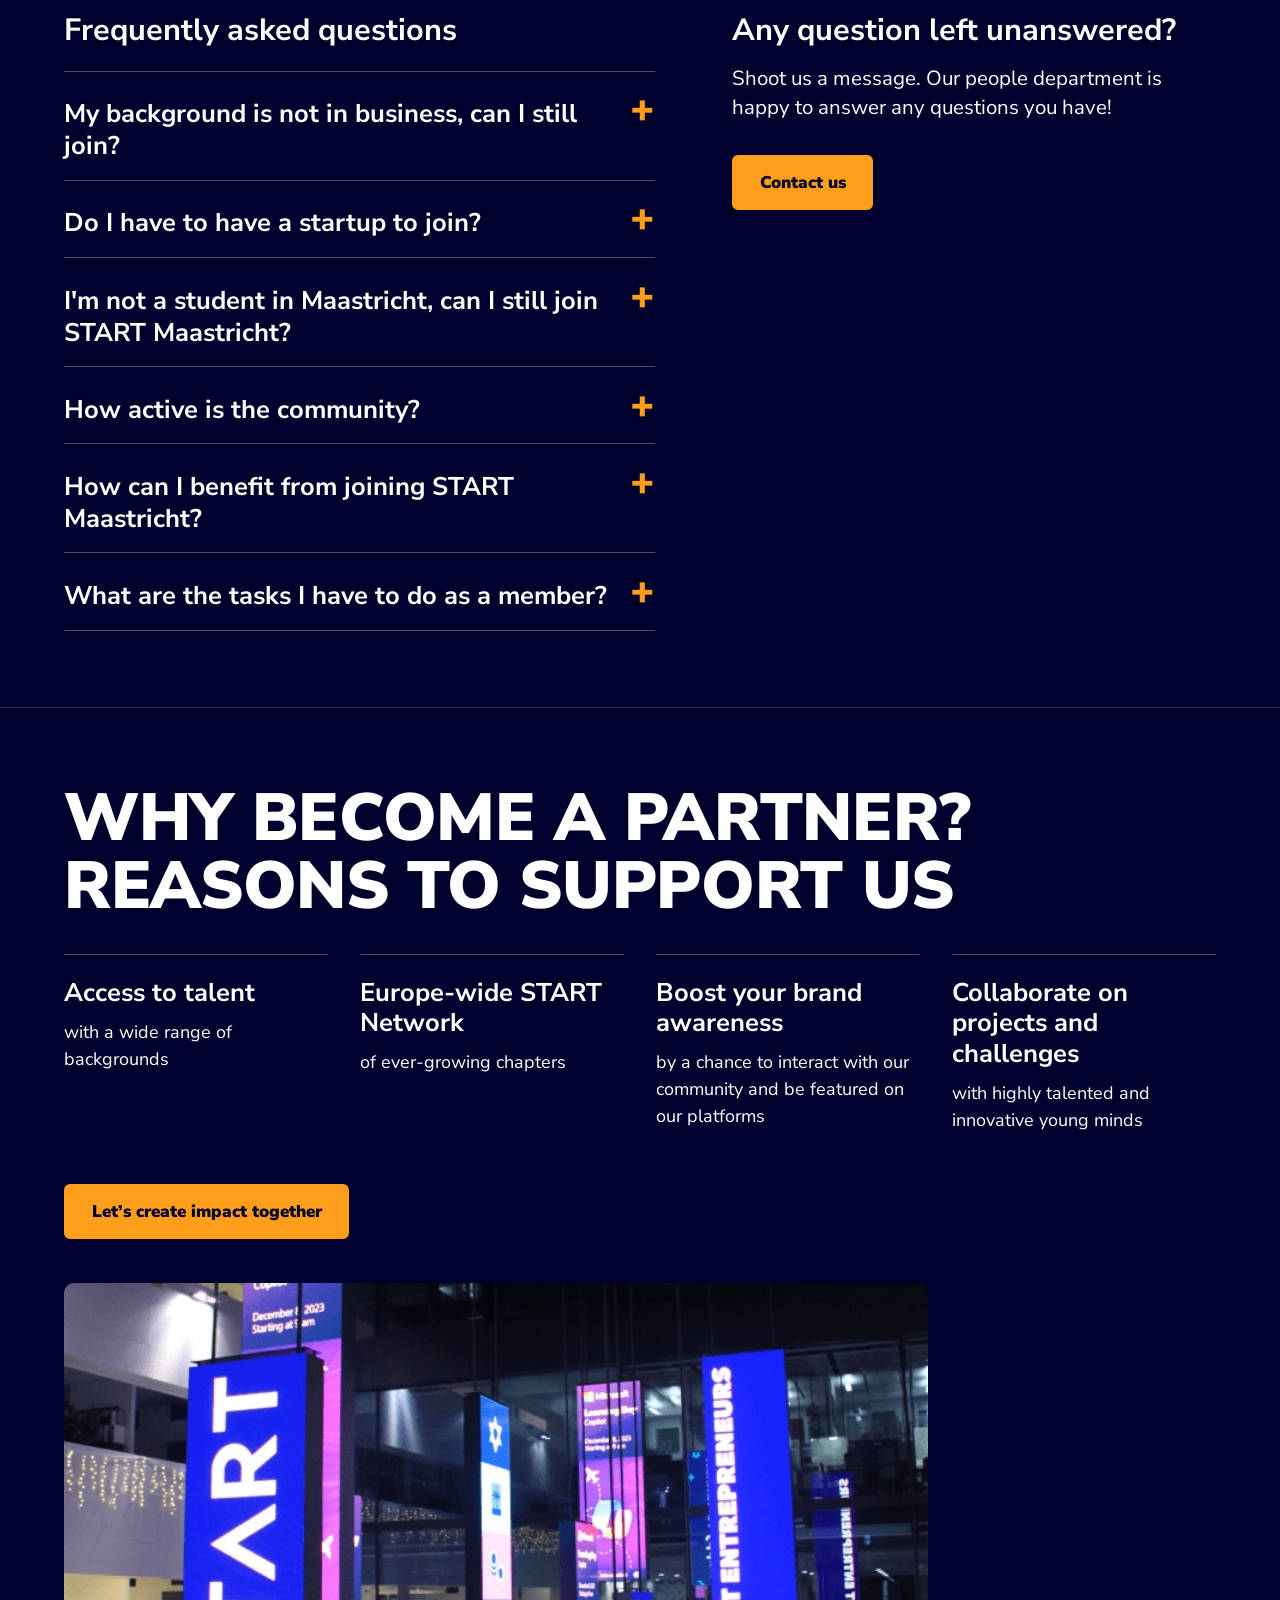
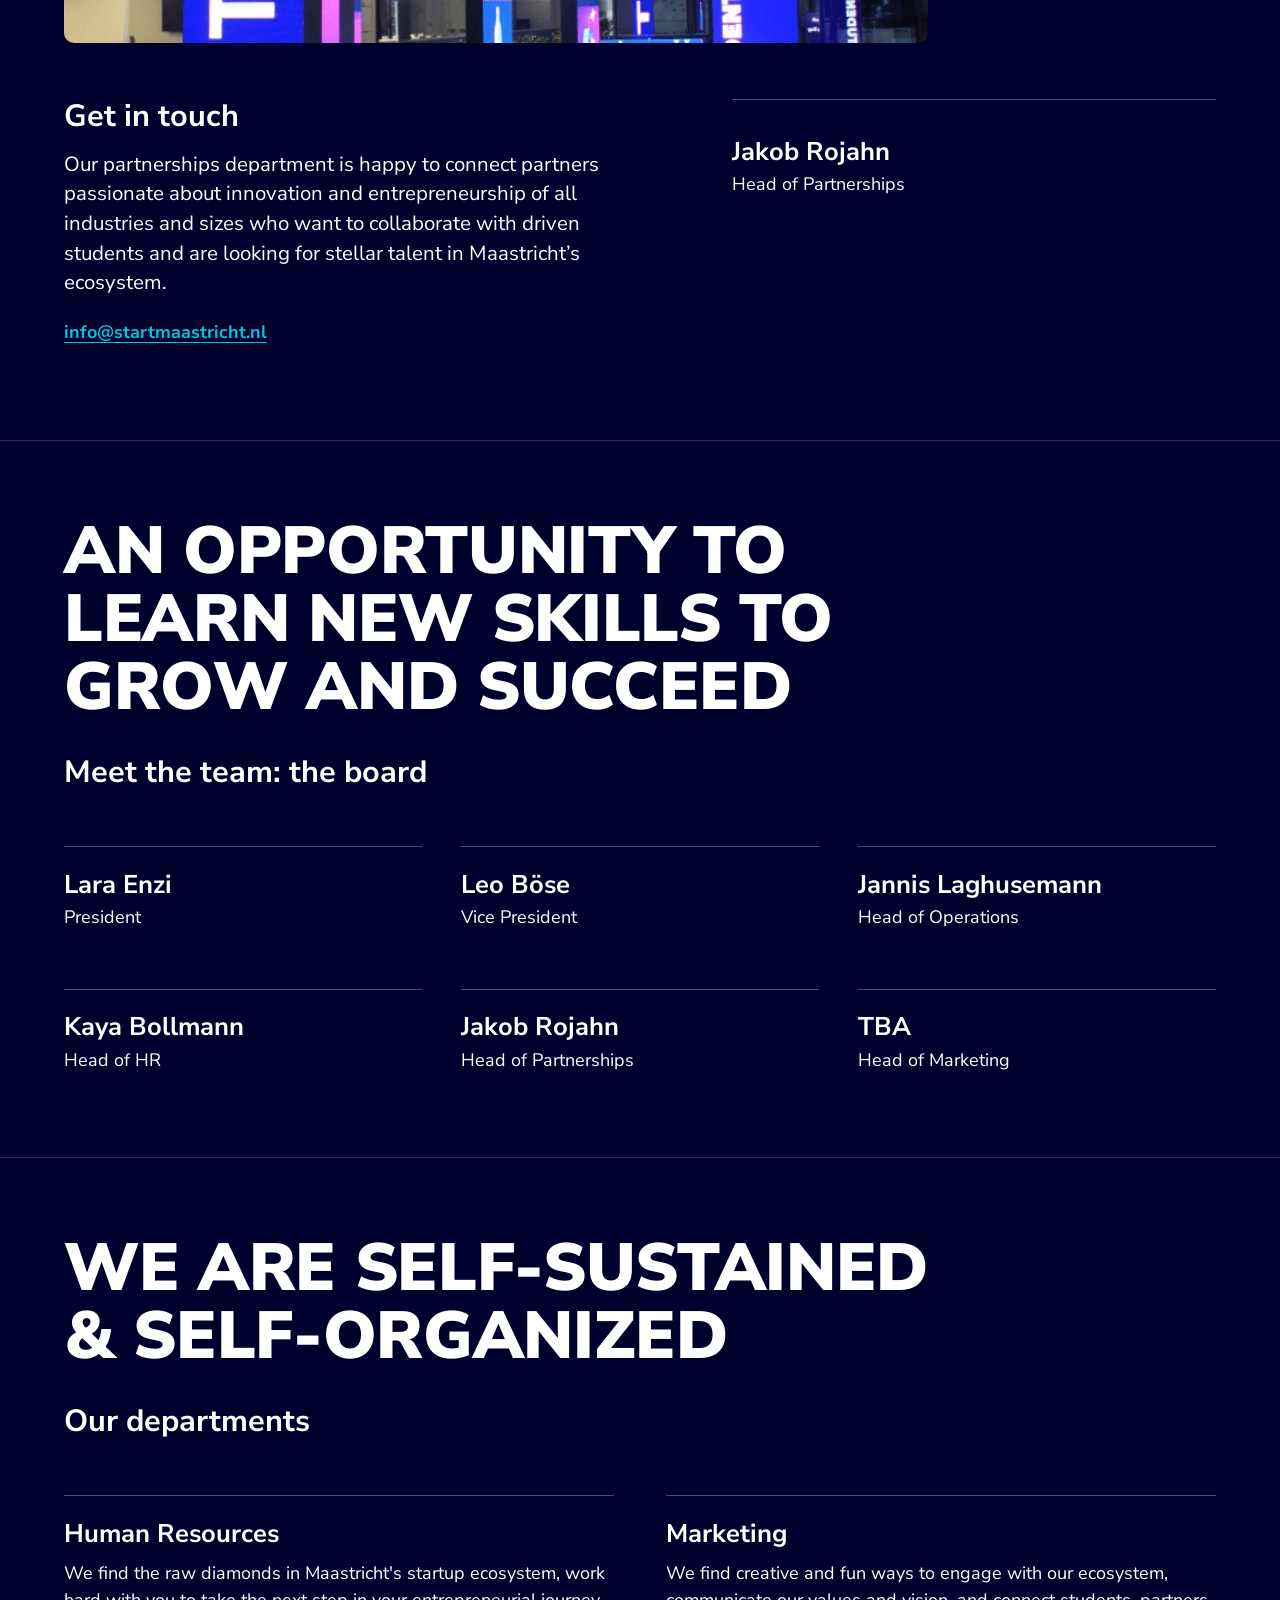
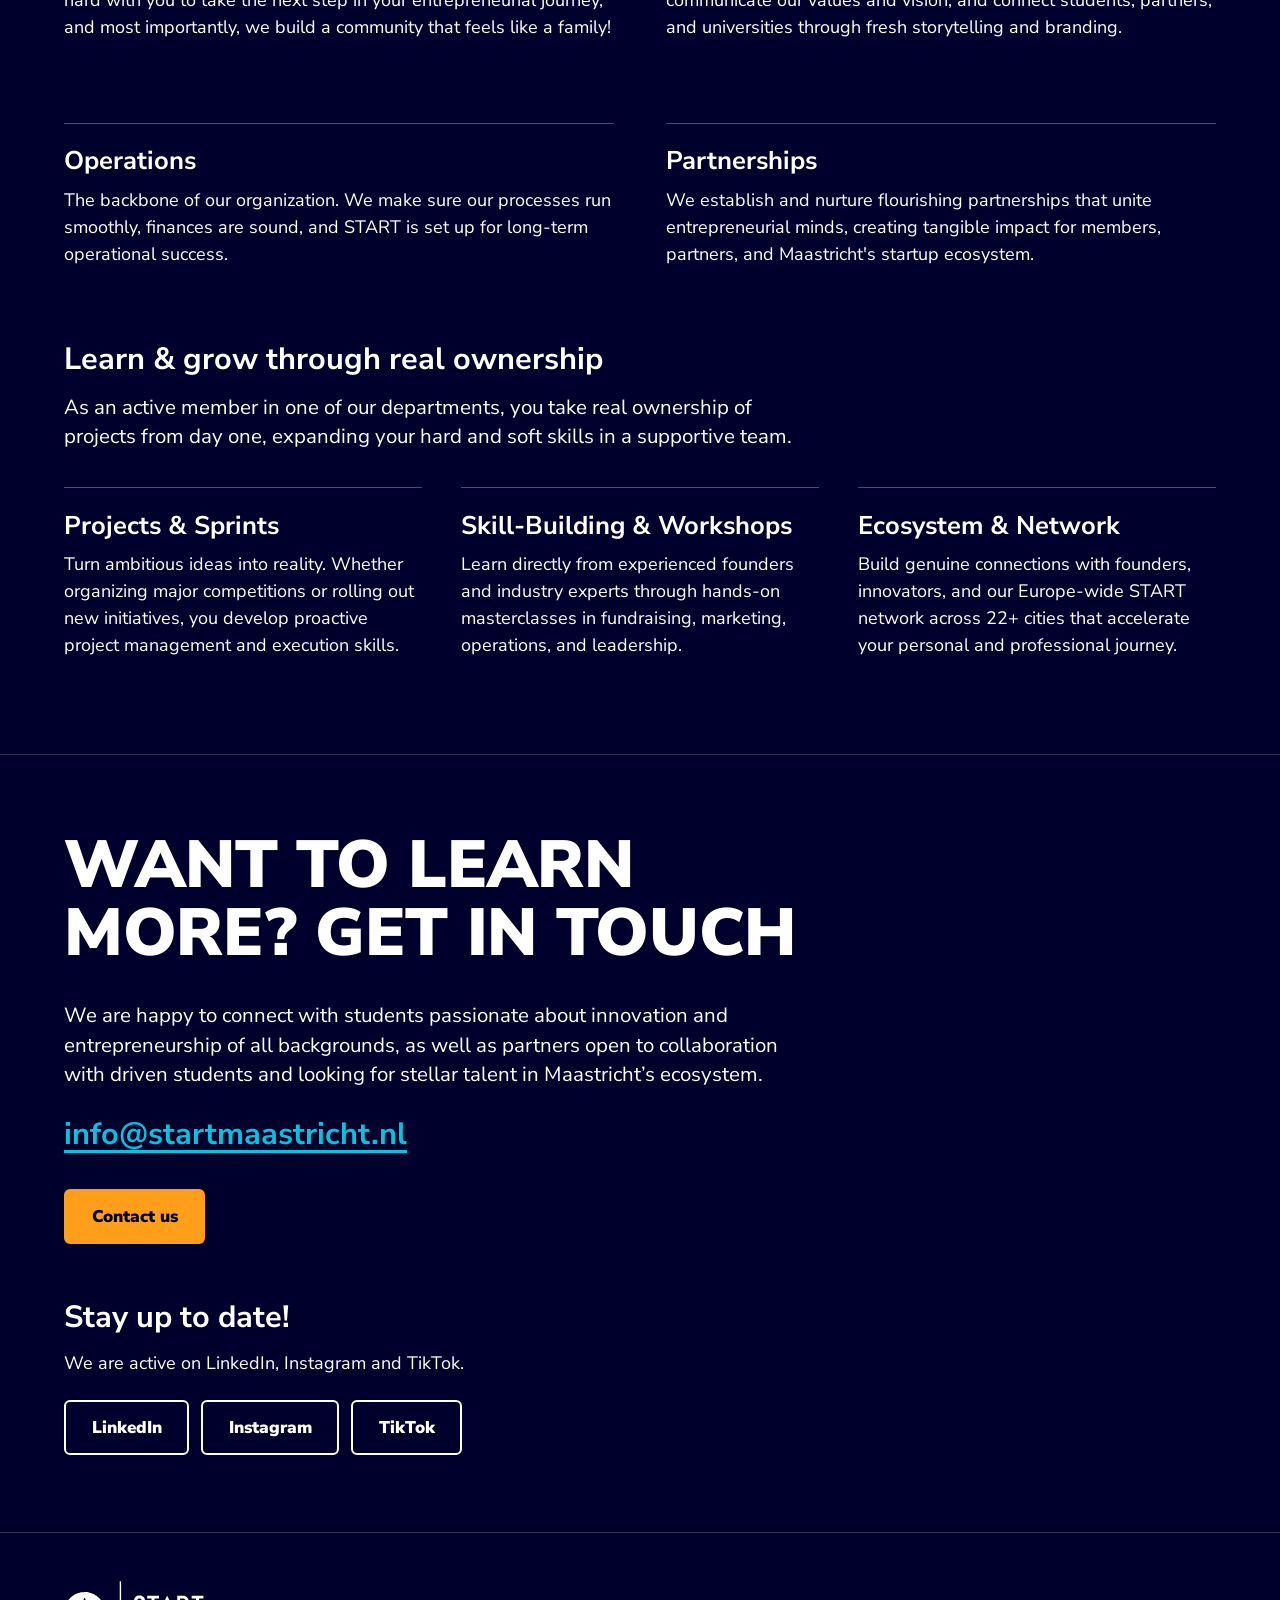
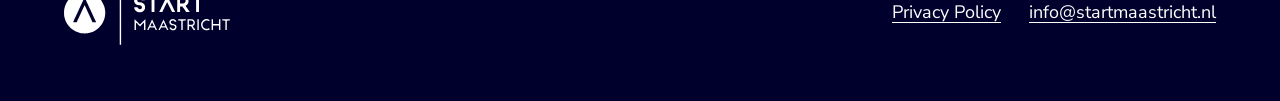
==== commit df6e5b8b: "added privacy policy" ====
--- a/START Maastricht – One-Pager.html
+++ b/START Maastricht – One-Pager.html
@@ -367,11 +367,109 @@
   <div class="bar">
     <img class="logo" alt="START Maastricht" src="photos/start_maastricht_s.svg" width="166" height="64">
     <ul>
-      <li><a href="https://www.startmaastricht.nl/utility/privacy" rel="noopener">Privacy Policy</a></li>
+      <li><a href="#privacy" id="privacy-link" aria-haspopup="dialog">Privacy Policy</a></li>
       <li><a href="mailto:info@startmaastricht.nl">info@startmaastricht.nl</a></li>
     </ul>
   </div>
 </footer>
+
+<!-- Privacy Policy Modal -->
+<div id="privacy-modal" class="modal-overlay" role="dialog" aria-modal="true" aria-labelledby="privacy-title" hidden>
+  <div class="modal-backdrop" data-close-modal></div>
+  <div class="modal-window">
+    <div class="modal-header">
+      <h2 id="privacy-title">Privacy Policy</h2>
+      <button type="button" class="modal-close" data-close-modal aria-label="Close Privacy Policy">
+        <svg viewBox="0 0 24 24" fill="none" stroke="currentColor" stroke-linecap="round" stroke-linejoin="round">
+          <line x1="18" y1="6" x2="6" y2="18"></line>
+          <line x1="6" y1="6" x2="18" y2="18"></line>
+        </svg>
+      </button>
+    </div>
+    <div class="modal-body">
+      <span class="modal-updated">Last updated: March 10, 2024</span>
+      <p>This Privacy Policy describes Our policies and procedures on the collection, use and disclosure of Your information when You use the Service and tells You about Your privacy rights and how the law protects You.</p>
+      <p>We use Your Personal data to provide and improve the Service. By using the Service, You agree to the collection and use of information in accordance with this Privacy Policy.</p>
+
+      <h3>Interpretation and Definitions</h3>
+      <h4>Interpretation</h4>
+      <p>The words of which the initial letter is capitalised have meanings defined under the following conditions. The following definitions shall have the same meaning regardless of whether they appear in singular or in plural.</p>
+
+      <h4>Definitions</h4>
+      <p>For the purposes of this Privacy Policy:</p>
+      <ul>
+        <li><strong>Account</strong> means a unique account created for You to access our Service or parts of our Service.</li>
+        <li><strong>Affiliate</strong> means an entity that controls, is controlled by or is under common control with a party, where &ldquo;control&rdquo; means ownership of 50% or more of the shares, equity interest or other securities entitled to vote for election of directors or other managing authority.</li>
+        <li><strong>Company</strong> (referred to as either &ldquo;the Company&rdquo;, &ldquo;We&rdquo;, &ldquo;Us&rdquo; or &ldquo;Our&rdquo; in this Agreement) refers to START Maastricht, Bonnefantenstraat 2, 6211 KL, Maastricht, Limburg, Netherlands.</li>
+        <li><strong>Cookies</strong> are small files that are placed on Your computer, mobile device or any other device by a website, containing the details of Your browsing history on that website among its many uses.</li>
+        <li><strong>Country</strong> refers to: Netherlands.</li>
+        <li><strong>Device</strong> means any device that can access the Service such as a computer, a cellphone or a digital tablet.</li>
+        <li><strong>Personal Data</strong> is any information that relates to an identified or identifiable individual.</li>
+        <li><strong>Service</strong> refers to the Website.</li>
+        <li><strong>Service Provider</strong> means any natural or legal person who processes the data on behalf of the Company. It refers to third-party companies or individuals employed by the Company to facilitate the Service, to provide the Service on behalf of the Company, to perform services related to the Service or to assist the Company in analyzing how the Service is used.</li>
+        <li><strong>Usage Data</strong> refers to data collected automatically, either generated by the use of the Service or from the Service infrastructure itself (for example, the duration of a page visit).</li>
+        <li><strong>Website</strong> refers to START Maastricht, accessible from <a href="https://startmaastricht.nl" target="_blank" rel="noopener">https://startmaastricht.nl</a>.</li>
+        <li><strong>You</strong> means the individual accessing or using the Service, or the company, or other legal entity on behalf of which such individual is accessing or using the Service, as applicable.</li>
+      </ul>
+
+      <h3>Collecting and Using Your Personal Data</h3>
+      <h4>Types of Data Collected</h4>
+      <p><strong>Personal Data:</strong> While using Our Service, We may ask You to provide Us with certain personally identifiable information that can be used to contact or identify You. Personally identifiable information may include, but is not limited to: Email address, First name and last name, Usage Data.</p>
+      <p><strong>Usage Data:</strong> Usage Data is collected automatically when using the Service. Usage Data may include information such as Your Device's Internet Protocol address (e.g. IP address), browser type, browser version, the pages of our Service that You visit, the time and date of Your visit, the time spent on those pages, unique device identifiers and other diagnostic data.</p>
+      <p>When You access the Service by or through a mobile device, We may collect certain information automatically, including, but not limited to, the type of mobile device You use, Your mobile device unique ID, the IP address of Your mobile device, Your mobile operating system, the type of mobile Internet browser You use, unique device identifiers and other diagnostic data.</p>
+
+      <h4>Tracking Technologies and Cookies</h4>
+      <p>We use Cookies and similar tracking technologies to track the activity on Our Service and store certain information. Tracking technologies used are beacons, tags, and scripts to collect and track information and to improve and analyze Our Service.</p>
+      <p>Cookies can be &ldquo;Persistent&rdquo; or &ldquo;Session&rdquo; Cookies. Persistent Cookies remain on Your personal computer or mobile device when You go offline, while Session Cookies are deleted as soon as You close Your web browser. We use both Session and Persistent Cookies for the purposes set out below:</p>
+      <ul>
+        <li><strong>Necessary / Essential Cookies</strong> (Session Cookies, administered by Us): These Cookies are essential to provide You with services available through the Website and to enable You to use some of its features.</li>
+        <li><strong>Cookies Policy / Notice Acceptance Cookies</strong> (Persistent Cookies, administered by Us): These Cookies identify if users have accepted the use of cookies on the Website.</li>
+        <li><strong>Functionality Cookies</strong> (Persistent Cookies, administered by Us): These Cookies allow us to remember choices You make when You use the Website, such as remembering your login details or language preference.</li>
+      </ul>
+
+      <h4>Use of Your Personal Data</h4>
+      <p>The Company may use Personal Data for the following purposes:</p>
+      <ul>
+        <li><strong>To provide and maintain our Service</strong>, including to monitor the usage of our Service.</li>
+        <li><strong>To manage Your Account:</strong> to manage Your registration as a user of the Service.</li>
+        <li><strong>For the performance of a contract:</strong> the development, compliance and undertaking of the purchase contract for the products, items or services You have purchased or of any other contract with Us through the Service.</li>
+        <li><strong>To contact You:</strong> To contact You by email, telephone calls, SMS, or other equivalent forms of electronic communication.</li>
+        <li><strong>To provide You</strong> with news, special offers and general information about other goods, services and events which we offer.</li>
+        <li><strong>To manage Your requests:</strong> To attend and manage Your requests to Us.</li>
+        <li><strong>For business transfers:</strong> We may use Your information to evaluate or conduct a merger, divestiture, restructuring, reorganization, dissolution, or other sale or transfer of some or all of Our assets.</li>
+        <li><strong>For other purposes:</strong> We may use Your information for other purposes, such as data analysis, identifying usage trends, and to evaluate and improve our Service, products, services, marketing and your experience.</li>
+      </ul>
+
+      <h4>Retention and Transfer of Your Personal Data</h4>
+      <p>The Company will retain Your Personal Data only for as long as is necessary for the purposes set out in this Privacy Policy. We will retain and use Your Personal Data to the extent necessary to comply with our legal obligations, resolve disputes, and enforce our legal agreements and policies.</p>
+      <p>Your information, including Personal Data, is processed at the Company's operating offices and in any other places where the parties involved in the processing are located. Your consent to this Privacy Policy followed by Your submission of such information represents Your agreement to that transfer.</p>
+
+      <h4>Delete Your Personal Data</h4>
+      <p>You have the right to delete or request that We assist in deleting the Personal Data that We have collected about You. You may also contact Us to request access to, correct, or delete any personal information that You have provided to Us.</p>
+
+      <h4>Disclosure of Your Personal Data</h4>
+      <p><strong>Business Transactions:</strong> If the Company is involved in a merger, acquisition or asset sale, Your Personal Data may be transferred.</p>
+      <p><strong>Law enforcement:</strong> Under certain circumstances, the Company may be required to disclose Your Personal Data if required to do so by law or in response to valid requests by public authorities.</p>
+      <p><strong>Other legal requirements:</strong> The Company may disclose Your Personal Data in the good faith belief that such action is necessary to comply with a legal obligation, protect and defend the rights or property of the Company, prevent wrongdoing, or protect the personal safety of users.</p>
+
+      <h4>Security of Your Personal Data</h4>
+      <p>The security of Your Personal Data is important to Us, but remember that no method of transmission over the Internet, or method of electronic storage is 100% secure. While We strive to use commercially acceptable means to protect Your Personal Data, We cannot guarantee its absolute security.</p>
+
+      <h3>Children's Privacy</h3>
+      <p>Our Service does not address anyone under the age of 13. We do not knowingly collect personally identifiable information from anyone under the age of 13. If You are a parent or guardian and You are aware that Your child has provided Us with Personal Data, please contact Us.</p>
+
+      <h3>Links to Other Websites</h3>
+      <p>Our Service may contain links to other websites that are not operated by Us. If You click on a third party link, You will be directed to that third party's site. We strongly advise You to review the Privacy Policy of every site You visit.</p>
+
+      <h3>Changes to this Privacy Policy</h3>
+      <p>We may update Our Privacy Policy from time to time. We will notify You of any changes by posting the new Privacy Policy on this page.</p>
+
+      <h3>Contact Us</h3>
+      <p>If you have any questions about this Privacy Policy, You can contact us:</p>
+      <p>By email: <a href="mailto:info@startmaastricht.nl">info@startmaastricht.nl</a></p>
+    </div>
+  </div>
+</div>
 
 <script src="main.js"></script>
 <script src="content.js"></script>
--- a/style.css
+++ b/style.css
@@ -244,3 +244,201 @@
 .event .photo{--ar:16/10;max-height:280px;border-radius:8px}
 .event-text p{margin:0}
 @media (max-width:860px){.event,.event:nth-child(even){grid-template-columns:1fr}.event:nth-child(even) .photo{order:0}}
+
+/* ---------- Privacy Policy Modal ---------- */
+.modal-overlay {
+  position: fixed;
+  inset: 0;
+  z-index: 10000;
+  display: flex;
+  align-items: center;
+  justify-content: center;
+  padding: clamp(16px, 3.5vw, 40px);
+  opacity: 0;
+  visibility: hidden;
+  pointer-events: none;
+  transition: opacity 0.28s ease, visibility 0.28s ease;
+}
+
+.modal-overlay.is-open {
+  opacity: 1;
+  visibility: visible;
+  pointer-events: auto;
+}
+
+.modal-backdrop {
+  position: absolute;
+  inset: 0;
+  background: rgba(0, 0, 44, 0.82);
+  backdrop-filter: blur(10px);
+  -webkit-backdrop-filter: blur(10px);
+  cursor: pointer;
+}
+
+.modal-window {
+  position: relative;
+  z-index: 1;
+  width: min(880px, 100%);
+  max-height: min(88vh, 850px);
+  display: flex;
+  flex-direction: column;
+  background: #001744;
+  background: linear-gradient(180deg, #001f5c 0%, #001032 100%);
+  border: 1px solid rgba(255, 255, 255, 0.18);
+  border-radius: 16px;
+  box-shadow: 0 24px 60px rgba(0, 0, 0, 0.65), 0 0 0 1px rgba(5, 195, 222, 0.2);
+  color: var(--white, #ffffff);
+  overflow: hidden;
+  transform: scale(0.95) translateY(14px);
+  transition: transform 0.3s cubic-bezier(0.16, 1, 0.3, 1);
+}
+
+.modal-overlay.is-open .modal-window {
+  transform: scale(1) translateY(0);
+}
+
+.modal-header {
+  display: flex;
+  align-items: center;
+  justify-content: space-between;
+  padding: clamp(18px, 2.5vw, 24px) clamp(20px, 3vw, 32px);
+  border-bottom: 1px solid rgba(255, 255, 255, 0.14);
+  background: rgba(0, 30, 98, 0.55);
+  flex-shrink: 0;
+  gap: 16px;
+}
+
+.modal-header h2 {
+  margin: 0;
+  font-size: clamp(1.35rem, 2.5vw, 1.85rem);
+  font-weight: 800;
+  text-transform: uppercase;
+  letter-spacing: -0.01em;
+  color: #ffffff;
+}
+
+.modal-close {
+  display: inline-flex;
+  align-items: center;
+  justify-content: center;
+  width: 42px;
+  height: 42px;
+  padding: 0;
+  border-radius: 50%;
+  border: 1px solid rgba(255, 255, 255, 0.2);
+  background: rgba(255, 255, 255, 0.08);
+  color: #ffffff;
+  cursor: pointer;
+  transition: all 0.2s ease;
+  flex-shrink: 0;
+}
+
+.modal-close svg {
+  width: 20px;
+  height: 20px;
+  stroke: currentColor;
+  stroke-width: 2.4;
+  transition: transform 0.2s ease;
+}
+
+.modal-close:hover {
+  background: var(--poppy, #FF9E1B);
+  border-color: var(--poppy, #FF9E1B);
+  color: var(--stratos, #00002C);
+  transform: scale(1.06);
+}
+
+.modal-close:hover svg {
+  transform: rotate(90deg);
+}
+
+.modal-close:focus-visible {
+  outline: 3px solid var(--egg, #05C3DE);
+  outline-offset: 3px;
+}
+
+.modal-body {
+  padding: clamp(20px, 3.5vw, 36px) clamp(20px, 3.5vw, 36px) 48px;
+  overflow-y: auto;
+  overscroll-behavior: contain;
+  line-height: 1.65;
+  color: rgba(255, 255, 255, 0.88);
+  scrollbar-width: thin;
+  scrollbar-color: rgba(255, 255, 255, 0.3) rgba(255, 255, 255, 0.05);
+}
+
+.modal-body::-webkit-scrollbar {
+  width: 8px;
+}
+.modal-body::-webkit-scrollbar-track {
+  background: rgba(255, 255, 255, 0.05);
+}
+.modal-body::-webkit-scrollbar-thumb {
+  background: rgba(255, 255, 255, 0.25);
+  border-radius: 4px;
+}
+.modal-body::-webkit-scrollbar-thumb:hover {
+  background: var(--egg, #05C3DE);
+}
+
+.modal-updated {
+  display: inline-block;
+  font-size: 0.9rem;
+  color: var(--egg, #05C3DE);
+  font-weight: 700;
+  margin-bottom: 1.25rem;
+  padding: 4px 12px;
+  background: rgba(5, 195, 222, 0.12);
+  border-radius: 999px;
+  border: 1px solid rgba(5, 195, 222, 0.25);
+}
+
+.modal-body h3 {
+  font-size: clamp(1.2rem, 1.8vw, 1.4rem);
+  font-weight: 800;
+  color: #ffffff;
+  margin: 2rem 0 0.8rem;
+  padding-bottom: 0.4rem;
+  border-bottom: 1px solid rgba(255, 255, 255, 0.12);
+}
+
+.modal-body h4 {
+  font-size: 1.1rem;
+  font-weight: 700;
+  color: var(--egg, #05C3DE);
+  margin: 1.4rem 0 0.5rem;
+}
+
+.modal-body p {
+  margin: 0 0 1rem;
+  max-width: 100%;
+}
+
+.modal-body ul {
+  margin: 0 0 1.2rem 1.4rem;
+  list-style: disc;
+}
+
+.modal-body li {
+  margin-bottom: 0.4rem;
+}
+
+.modal-body strong {
+  color: #ffffff;
+}
+
+.modal-body a {
+  color: var(--egg, #05C3DE);
+  text-decoration: underline;
+  text-underline-offset: 0.2em;
+}
+
+.modal-body a:hover {
+  color: var(--poppy, #FF9E1B);
+}
+
+/* Prevent body scrolling when modal is open */
+body.modal-open {
+  overflow: hidden;
+}
+
